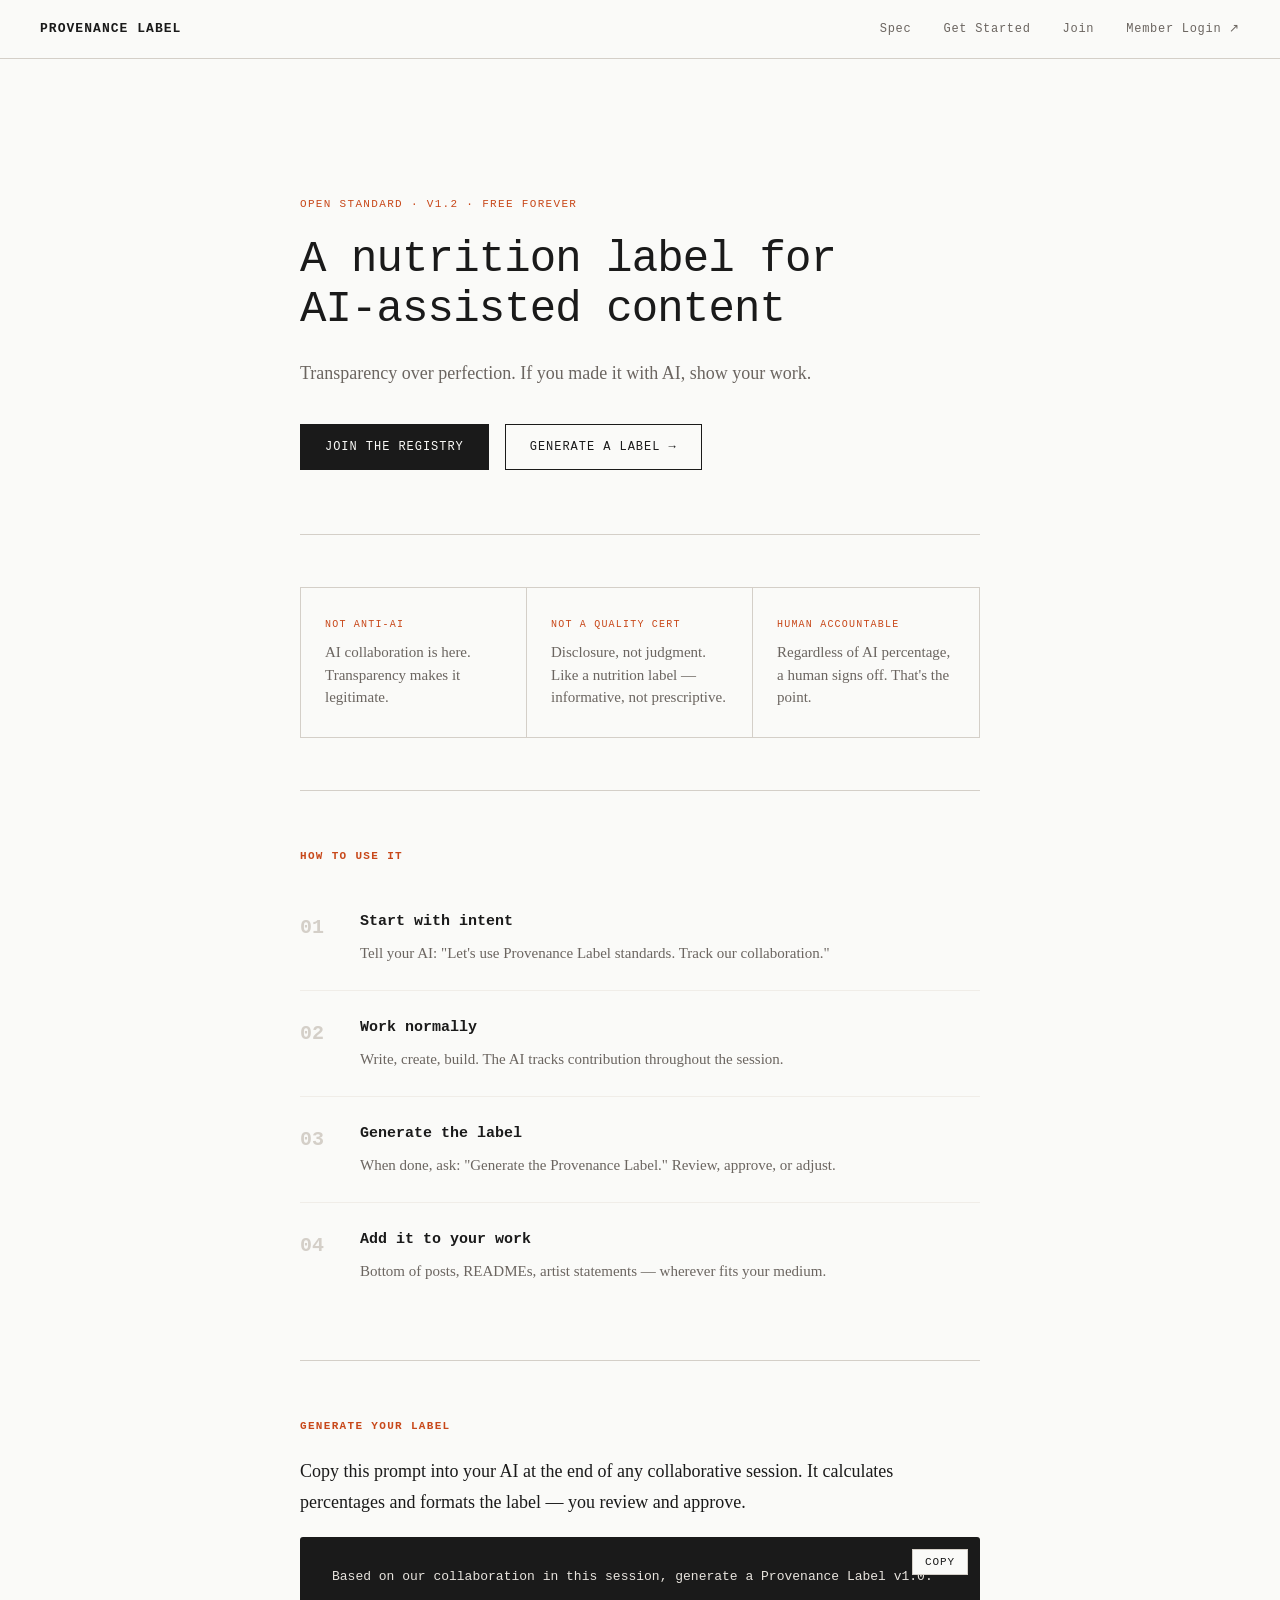
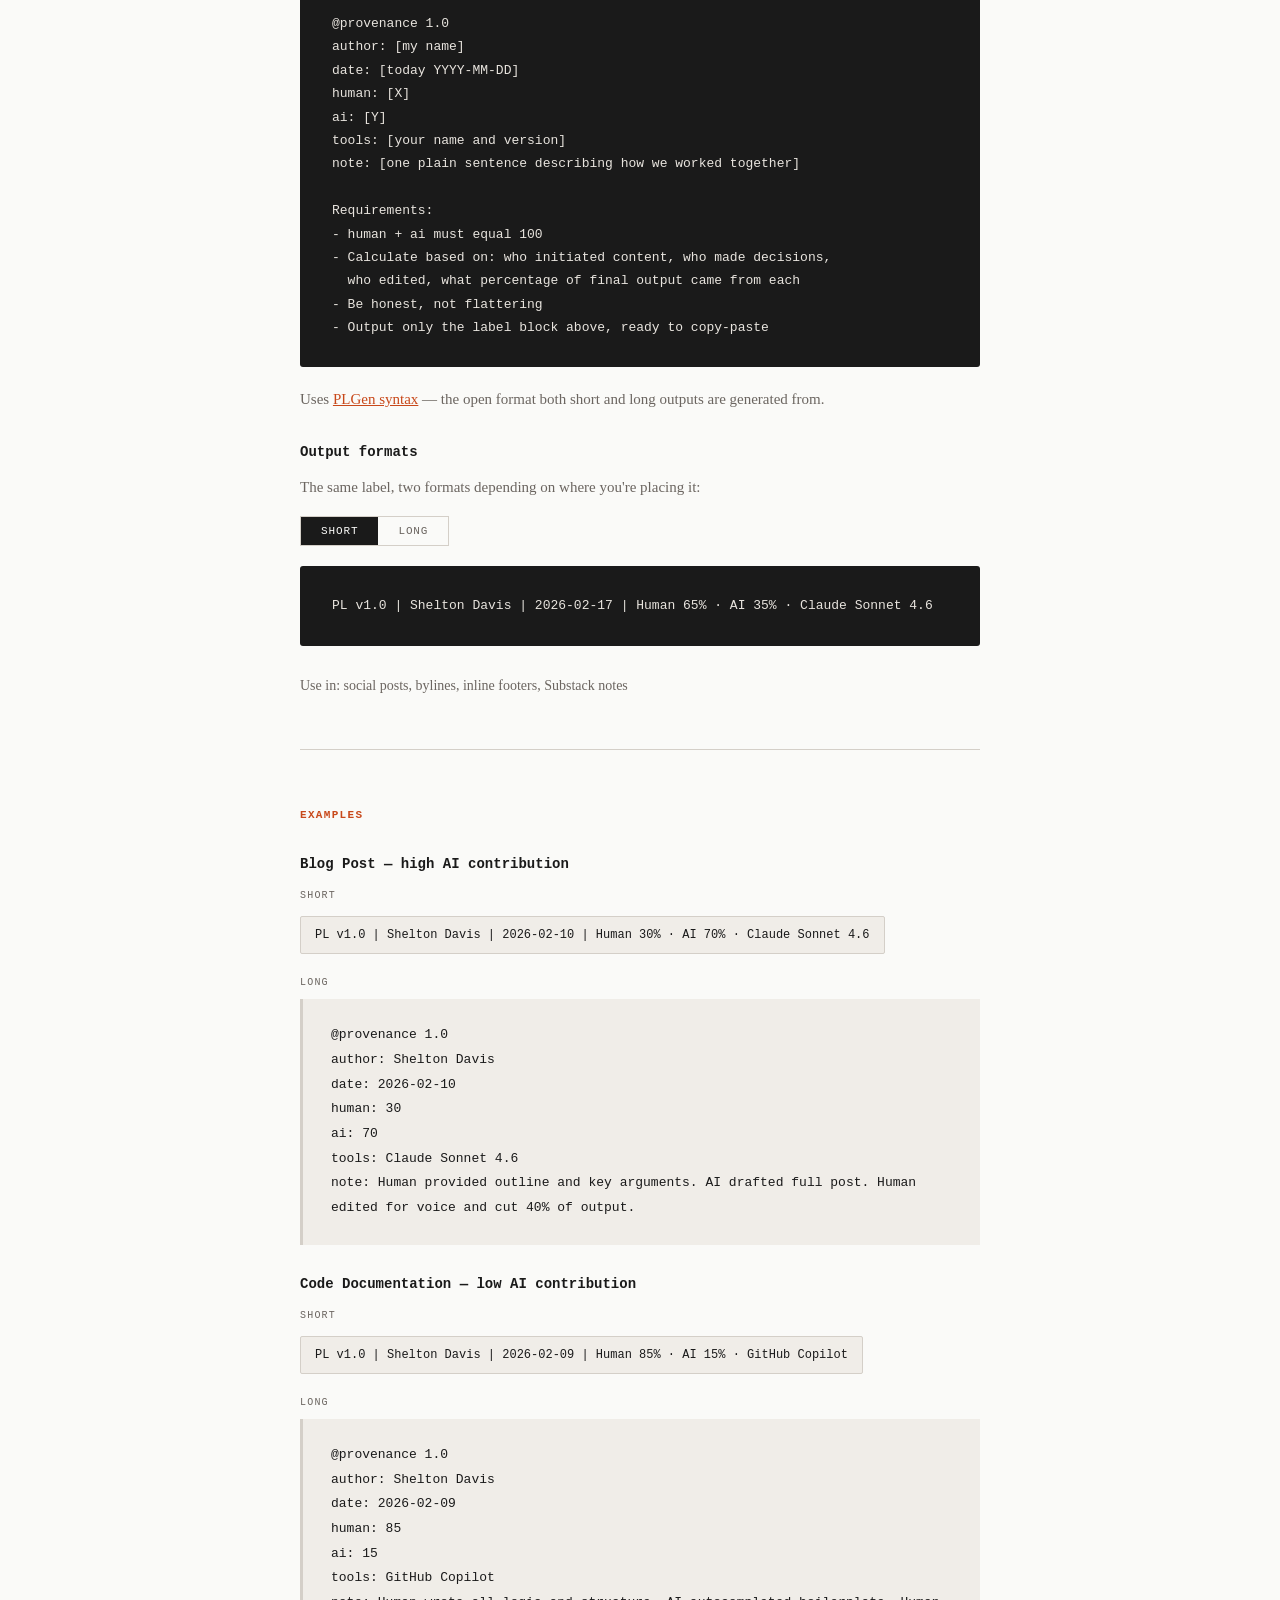
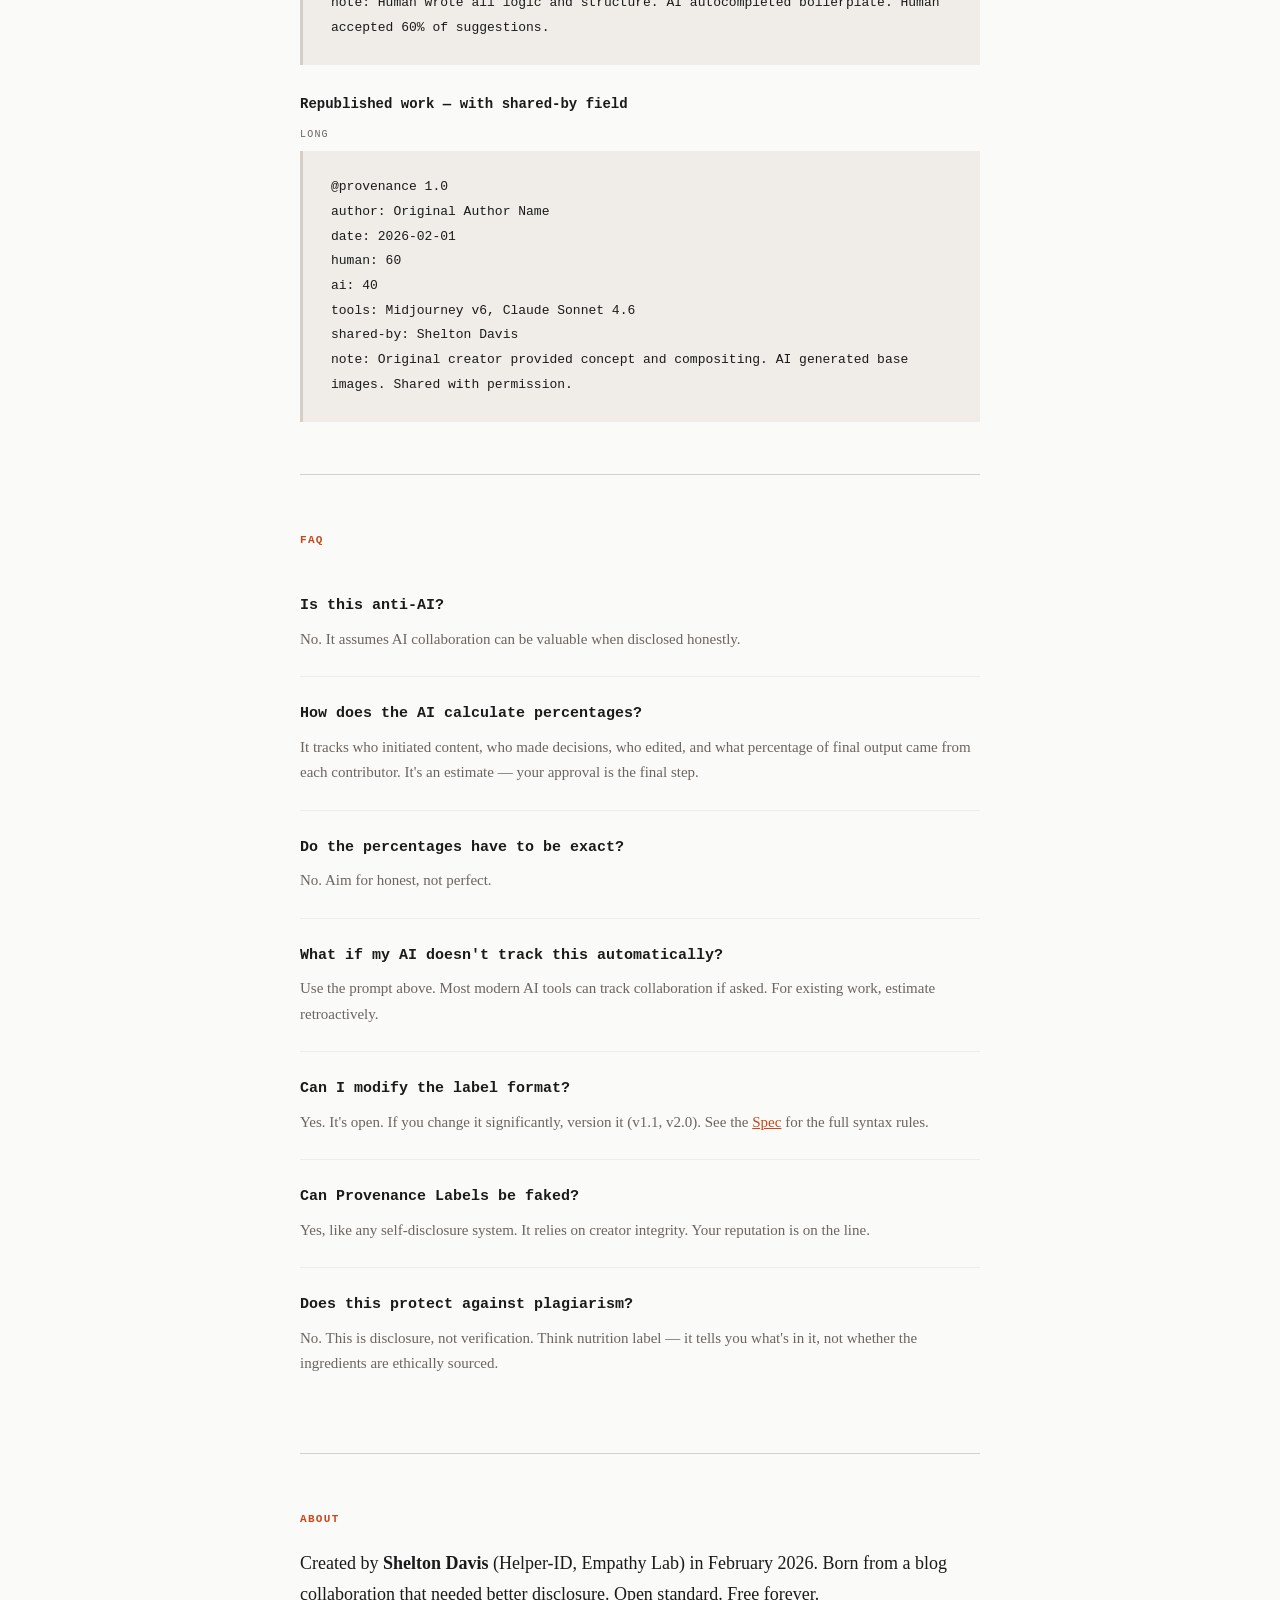
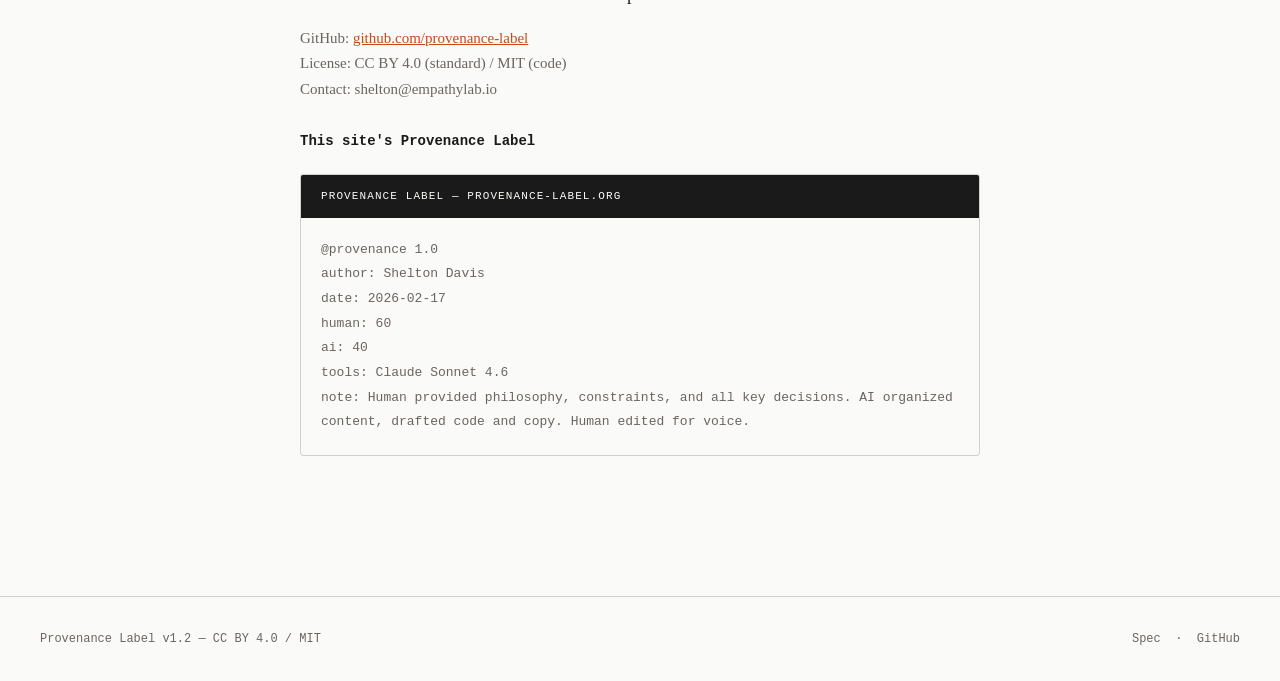
==== index.html @ 80b0ad0f "Add /start page, bump spec to v1.2, add changelog - New /start decision tree — 9 paths by stage (new" ====
<!DOCTYPE html>
<html lang="en">
<head>
    <meta charset="UTF-8">
    <meta name="viewport" content="width=device-width, initial-scale=1.0">
    <title>Provenance Label — A nutrition label for AI-assisted content</title>
    <meta name="description" content="Open standard for transparent disclosure of AI collaboration in creative work. Simple, honest, free.">
    <link rel="stylesheet" href="shared.css">
</head>
<body>

    <nav>
        <a href="/" class="logo">PROVENANCE LABEL</a>
        <a href="/spec">Spec</a>
        <a href="/start">Get Started</a>
        <a href="/join">Join</a>
        <a href="https://registry.provenancelabel.org/dashboard">Member Login ↗</a>
    </nav>

    <div class="page-wrap">

        <section class="hero">
            <div class="hero-eyebrow">Open Standard · v1.2 · Free Forever</div>
            <h1>A nutrition label for AI-assisted content</h1>
            <p class="hero-sub">Transparency over perfection. If you made it with AI, show your work.</p>
            <div class="hero-actions">
                <a href="/join" class="btn">Join the Registry</a>
                <a href="#generate" class="btn btn-ghost">Generate a Label →</a>
            </div>
        </section>

        <div class="philosophy">
            <div class="phil-item">
                <div class="phil-label">Not anti-AI</div>
                <p>AI collaboration is here. Transparency makes it legitimate.</p>
            </div>
            <div class="phil-item">
                <div class="phil-label">Not a quality cert</div>
                <p>Disclosure, not judgment. Like a nutrition label — informative, not prescriptive.</p>
            </div>
            <div class="phil-item">
                <div class="phil-label">Human accountable</div>
                <p>Regardless of AI percentage, a human signs off. That's the point.</p>
            </div>
        </div>

        <hr class="section-divider">

        <h2>How to use it</h2>
        <div class="steps">
            <div class="step">
                <div class="step-num"></div>
                <div class="step-content">
                    <h3>Start with intent</h3>
                    <p>Tell your AI: "Let's use Provenance Label standards. Track our collaboration."</p>
                </div>
            </div>
            <div class="step">
                <div class="step-num"></div>
                <div class="step-content">
                    <h3>Work normally</h3>
                    <p>Write, create, build. The AI tracks contribution throughout the session.</p>
                </div>
            </div>
            <div class="step">
                <div class="step-num"></div>
                <div class="step-content">
                    <h3>Generate the label</h3>
                    <p>When done, ask: "Generate the Provenance Label." Review, approve, or adjust.</p>
                </div>
            </div>
            <div class="step">
                <div class="step-num"></div>
                <div class="step-content">
                    <h3>Add it to your work</h3>
                    <p>Bottom of posts, READMEs, artist statements — wherever fits your medium.</p>
                </div>
            </div>
        </div>

        <hr class="section-divider">

        <section id="generate">
            <h2>Generate Your Label</h2>
            <p>Copy this prompt into your AI at the end of any collaborative session. It calculates percentages and formats the label — you review and approve.</p>

            <div class="prompt-wrap">
                <pre id="promptText">Based on our collaboration in this session, generate a Provenance Label v1.0.

@provenance 1.0
author: [my name]
date: [today YYYY-MM-DD]
human: [X]
ai: [Y]
tools: [your name and version]
note: [one plain sentence describing how we worked together]

Requirements:
- human + ai must equal 100
- Calculate based on: who initiated content, who made decisions,
  who edited, what percentage of final output came from each
- Be honest, not flattering
- Output only the label block above, ready to copy-paste</pre>
                <button class="copy-btn" id="copyPromptBtn" onclick="copyPrompt()">Copy</button>
            </div>

            <p style="font-size:15px; color:var(--gray-dark); margin-top:-12px;">Uses <a href="/spec">PLGen syntax</a> — the open format both short and long outputs are generated from.</p>

            <h3>Output formats</h3>
            <p style="font-size:15px; color:var(--gray-dark); margin-bottom:16px;">The same label, two formats depending on where you're placing it:</p>

            <div class="output-toggle">
                <button class="toggle-btn active" onclick="showOutput('short', this)">Short</button>
                <button class="toggle-btn" onclick="showOutput('long', this)">Long</button>
            </div>

            <div class="output-panel active" id="output-short">
                <pre><code>PL v1.0 | Shelton Davis | 2026-02-17 | Human 65% · AI 35% · Claude Sonnet 4.6</code></pre>
                <p style="font-size:14px; color:var(--gray-dark);">Use in: social posts, bylines, inline footers, Substack notes</p>
            </div>

            <div class="output-panel" id="output-long">
                <pre><code>─────────────────────────────────────
PROVENANCE LABEL v1.0
─────────────────────────────────────
Author:   Shelton Davis
Date:     2026-02-17
Human:    65%
AI:       35%
Tools:    Claude Sonnet 4.6
Note:     Concept and direction human.
          Draft and structure AI.
          Edited for voice.
─────────────────────────────────────
provenance-label.org/spec</code></pre>
                <p style="font-size:14px; color:var(--gray-dark);">Use in: blog posts, articles, documentation, research papers</p>
            </div>
        </section>

        <hr class="section-divider">

        <section id="examples">
            <h2>Examples</h2>

            <h3>Blog Post — high AI contribution</h3>
            <div class="example-label">Short</div>
            <div class="label-badge">PL v1.0 | Shelton Davis | 2026-02-10 | Human 30% · AI 70% · Claude Sonnet 4.6</div>
            <div class="example-label">Long</div>
            <div class="example-block">@provenance 1.0
author: Shelton Davis
date: 2026-02-10
human: 30
ai: 70
tools: Claude Sonnet 4.6
note: Human provided outline and key arguments. AI drafted full post. Human edited for voice and cut 40% of output.</div>

            <h3>Code Documentation — low AI contribution</h3>
            <div class="example-label">Short</div>
            <div class="label-badge">PL v1.0 | Shelton Davis | 2026-02-09 | Human 85% · AI 15% · GitHub Copilot</div>
            <div class="example-label">Long</div>
            <div class="example-block">@provenance 1.0
author: Shelton Davis
date: 2026-02-09
human: 85
ai: 15
tools: GitHub Copilot
note: Human wrote all logic and structure. AI autocompleted boilerplate. Human accepted 60% of suggestions.</div>

            <h3>Republished work — with shared-by field</h3>
            <div class="example-label">Long</div>
            <div class="example-block">@provenance 1.0
author: Original Author Name
date: 2026-02-01
human: 60
ai: 40
tools: Midjourney v6, Claude Sonnet 4.6
shared-by: Shelton Davis
note: Original creator provided concept and compositing. AI generated base images. Shared with permission.</div>
        </section>

        <hr class="section-divider">

        <section>
            <h2>FAQ</h2>

            <div class="faq-item">
                <h3>Is this anti-AI?</h3>
                <p>No. It assumes AI collaboration can be valuable when disclosed honestly.</p>
            </div>
            <div class="faq-item">
                <h3>How does the AI calculate percentages?</h3>
                <p>It tracks who initiated content, who made decisions, who edited, and what percentage of final output came from each contributor. It's an estimate — your approval is the final step.</p>
            </div>
            <div class="faq-item">
                <h3>Do the percentages have to be exact?</h3>
                <p>No. Aim for honest, not perfect.</p>
            </div>
            <div class="faq-item">
                <h3>What if my AI doesn't track this automatically?</h3>
                <p>Use the prompt above. Most modern AI tools can track collaboration if asked. For existing work, estimate retroactively.</p>
            </div>
            <div class="faq-item">
                <h3>Can I modify the label format?</h3>
                <p>Yes. It's open. If you change it significantly, version it (v1.1, v2.0). See the <a href="/spec">Spec</a> for the full syntax rules.</p>
            </div>
            <div class="faq-item">
                <h3>Can Provenance Labels be faked?</h3>
                <p>Yes, like any self-disclosure system. It relies on creator integrity. Your reputation is on the line.</p>
            </div>
            <div class="faq-item">
                <h3>Does this protect against plagiarism?</h3>
                <p>No. This is disclosure, not verification. Think nutrition label — it tells you what's in it, not whether the ingredients are ethically sourced.</p>
            </div>
        </section>

        <hr class="section-divider">

        <section id="about">
            <h2>About</h2>
            <p>Created by <strong>Shelton Davis</strong> (Helper-ID, Empathy Lab) in February 2026. Born from a blog collaboration that needed better disclosure. Open standard. Free forever.</p>
            <p style="font-size:15px; color:var(--gray-dark);">
                GitHub: <a href="https://github.com/provenancelabel/provenancelabel" target="_blank">github.com/provenance-label</a><br>
                License: CC BY 4.0 (standard) / MIT (code)<br>
                Contact: shelton@empathylab.io
            </p>

            <h3>This site's Provenance Label</h3>
            <div class="pl-self">
                <div class="pl-self-header">Provenance Label — provenance-label.org</div>
                <div class="pl-self-body">@provenance 1.0
author: Shelton Davis
date: 2026-02-17
human: 60
ai: 40
tools: Claude Sonnet 4.6
note: Human provided philosophy, constraints, and all key decisions. AI organized content, drafted code and copy. Human edited for voice.</div>
            </div>
        </section>

    </div>

    <footer>
        <span>Provenance Label v1.2 — CC BY 4.0 / MIT</span>
        <span>
            <a href="/spec">Spec</a> &nbsp;·&nbsp;
            <a href="https://github.com/provenancelabel/provenancelabel" target="_blank">GitHub</a>
        </span>
    </footer>

    <script>
        function copyPrompt() {
            const text = document.getElementById('promptText').textContent;
            const btn = document.getElementById('copyPromptBtn');
            navigator.clipboard.writeText(text).then(() => {
                btn.textContent = 'Copied';
                btn.classList.add('copied');
                setTimeout(() => { btn.textContent = 'Copy'; btn.classList.remove('copied'); }, 2000);
            }).catch(() => { btn.textContent = 'Select manually'; });
        }

        function showOutput(type, el) {
            document.querySelectorAll('.output-panel').forEach(p => p.classList.remove('active'));
            document.querySelectorAll('.toggle-btn').forEach(b => b.classList.remove('active'));
            document.getElementById('output-' + type).classList.add('active');
            el.classList.add('active');
        }
    </script>
</body>
</html>
---- shared.css ----
/* ============================================
   PROVENANCE LABEL — Shared Design System
   provenance-label.org
   ============================================ */

:root {
    --black: #1a1a1a;
    --white: #fafaf8;
    --accent: #c8481a;
    --accent-light: #f0e6e0;
    --gray-light: #f0ede8;
    --gray-mid: #d4cfc8;
    --gray-dark: #6b6560;
    --mono: 'Courier New', Courier, monospace;
    --serif: Georgia, 'Times New Roman', serif;
}

/* Reset */
*, *::before, *::after { margin: 0; padding: 0; box-sizing: border-box; }

html { scroll-behavior: smooth; }

body {
    background: var(--white);
    color: var(--black);
    font-family: var(--serif);
    font-size: 18px;
    line-height: 1.7;
}

/* ---- Navigation ---- */
nav {
    border-bottom: 1px solid var(--gray-mid);
    padding: 18px 40px;
    display: flex;
    align-items: center;
    position: sticky;
    top: 0;
    background: var(--white);
    z-index: 100;
}

nav .logo {
    font-family: var(--mono);
    font-size: 13px;
    font-weight: bold;
    letter-spacing: 0.08em;
    text-decoration: none;
    color: var(--black);
    margin-right: auto;
}

nav a:not(.logo) {
    font-family: var(--mono);
    font-size: 12px;
    letter-spacing: 0.06em;
    text-decoration: none;
    color: var(--gray-dark);
    transition: color 0.15s;
    margin-left: 32px;
}

nav a:not(.logo):hover { color: var(--black); }
nav a.active { color: var(--accent); border-bottom: 1px solid var(--accent); padding-bottom: 1px; }

/* ---- Page wrap ---- */
.page-wrap {
    max-width: 760px;
    margin: 0 auto;
    padding: 64px 40px 120px;
}

/* ---- Typography ---- */
h1 {
    font-family: var(--mono);
    font-weight: normal;
    font-size: 36px;
    letter-spacing: -0.02em;
    line-height: 1.15;
    margin-bottom: 20px;
}

h2 {
    font-family: var(--mono);
    font-size: 11px;
    font-weight: bold;
    letter-spacing: 0.12em;
    text-transform: uppercase;
    color: var(--accent);
    margin-top: 56px;
    margin-bottom: 20px;
}

h3 {
    font-family: var(--mono);
    font-size: 14px;
    font-weight: bold;
    margin-top: 28px;
    margin-bottom: 10px;
}

p { margin-bottom: 16px; }

a { color: var(--accent); }
a:hover { color: var(--black); }

/* ---- Code ---- */
pre {
    background: var(--black);
    color: #e8e4de;
    font-family: var(--mono);
    font-size: 13px;
    line-height: 1.8;
    padding: 28px 32px;
    border-radius: 3px;
    overflow-x: auto;
    margin: 20px 0 28px;
}

code {
    font-family: var(--mono);
    font-size: 13px;
    background: var(--gray-light);
    padding: 2px 6px;
    border-radius: 2px;
    color: var(--black);
}

pre code {
    background: none;
    padding: 0;
    color: inherit;
}

/* ---- Notice / callout ---- */
.notice {
    background: var(--accent-light);
    border-left: 3px solid var(--accent);
    padding: 20px 24px;
    margin: 32px 0;
    font-size: 15px;
}

.notice strong {
    font-family: var(--mono);
    font-size: 11px;
    letter-spacing: 0.08em;
    text-transform: uppercase;
    display: block;
    margin-bottom: 6px;
    color: var(--accent);
}

/* ---- Divider ---- */
.section-divider {
    border: none;
    border-top: 1px solid var(--gray-mid);
    margin: 52px 0;
}

/* ---- Footer ---- */
footer {
    border-top: 1px solid var(--gray-mid);
    padding: 32px 40px;
    font-family: var(--mono);
    font-size: 12px;
    color: var(--gray-dark);
    display: flex;
    justify-content: space-between;
    align-items: center;
    gap: 16px;
    flex-wrap: wrap;
}

footer a { color: var(--gray-dark); text-decoration: none; }
footer a:hover { color: var(--black); }

/* ============================================
   INDEX PAGE — Home-specific styles
   ============================================ */

.hero {
    padding: 72px 0 64px;
    border-bottom: 1px solid var(--gray-mid);
}

.hero-eyebrow {
    font-family: var(--mono);
    font-size: 11px;
    letter-spacing: 0.12em;
    text-transform: uppercase;
    color: var(--accent);
    margin-bottom: 20px;
}

.hero h1 {
    font-size: 44px;
    margin-bottom: 24px;
    max-width: 580px;
}

.hero-sub {
    font-size: 18px;
    color: var(--gray-dark);
    max-width: 520px;
    margin-bottom: 36px;
    line-height: 1.6;
}

.hero-actions { display: flex; gap: 16px; flex-wrap: wrap; align-items: center; }

.btn {
    font-family: var(--mono);
    font-size: 12px;
    letter-spacing: 0.08em;
    text-transform: uppercase;
    text-decoration: none;
    padding: 12px 24px;
    border: 1px solid var(--black);
    color: var(--white);
    background: var(--black);
    cursor: pointer;
    transition: all 0.15s;
    display: inline-block;
}

.btn:hover { background: var(--accent); border-color: var(--accent); color: var(--white); }

.btn-ghost { background: transparent; color: var(--black); }
.btn-ghost:hover { background: var(--black); color: var(--white); }

.philosophy {
    display: grid;
    grid-template-columns: 1fr 1fr 1fr;
    gap: 0;
    border: 1px solid var(--gray-mid);
    margin: 52px 0;
}

.phil-item {
    padding: 28px 24px;
    border-right: 1px solid var(--gray-mid);
}

.phil-item:last-child { border-right: none; }

.phil-label {
    font-family: var(--mono);
    font-size: 10px;
    letter-spacing: 0.12em;
    text-transform: uppercase;
    color: var(--accent);
    margin-bottom: 8px;
}

.phil-item p { font-size: 15px; color: var(--gray-dark); margin: 0; line-height: 1.5; }

.steps { counter-reset: steps; margin: 20px 0 32px; }

.step {
    counter-increment: steps;
    display: grid;
    grid-template-columns: 40px 1fr;
    gap: 20px;
    padding: 24px 0;
    border-bottom: 1px solid var(--gray-light);
    align-items: start;
}

.step:last-child { border-bottom: none; }

.step-num {
    font-family: var(--mono);
    font-size: 20px;
    font-weight: bold;
    color: var(--gray-mid);
    padding-top: 2px;
}

.step-num::before { content: counter(steps, decimal-leading-zero); }

.step-content h3 { margin-top: 0; margin-bottom: 6px; font-size: 15px; }
.step-content p { font-size: 15px; color: var(--gray-dark); margin: 0; }

.prompt-wrap { position: relative; margin: 20px 0 32px; }

.prompt-wrap pre {
    background: var(--black);
    color: #e8e4de;
    font-family: var(--mono);
    font-size: 13px;
    line-height: 1.8;
    padding: 28px 32px;
    border-radius: 3px;
    margin: 0;
}

.copy-btn {
    position: absolute;
    top: 12px;
    right: 12px;
    font-family: var(--mono);
    font-size: 11px;
    letter-spacing: 0.08em;
    text-transform: uppercase;
    background: var(--white);
    color: var(--black);
    border: 1px solid var(--gray-mid);
    padding: 6px 12px;
    cursor: pointer;
    transition: all 0.15s;
}

.copy-btn:hover { background: var(--accent); color: var(--white); border-color: var(--accent); }
.copy-btn.copied { background: #2a7a4b; color: var(--white); border-color: #2a7a4b; }

.output-toggle {
    display: flex;
    border: 1px solid var(--gray-mid);
    width: fit-content;
    margin-bottom: 0;
}

.toggle-btn {
    font-family: var(--mono);
    font-size: 11px;
    letter-spacing: 0.08em;
    text-transform: uppercase;
    padding: 8px 20px;
    background: transparent;
    border: none;
    cursor: pointer;
    color: var(--gray-dark);
    transition: all 0.15s;
}

.toggle-btn.active { background: var(--black); color: var(--white); }

.output-panel { display: none; }
.output-panel.active { display: block; }

.example-block {
    background: var(--gray-light);
    border-left: 3px solid var(--gray-mid);
    padding: 24px 28px;
    margin: 8px 0 28px;
    font-family: var(--mono);
    font-size: 13px;
    line-height: 1.9;
    white-space: pre-wrap;
}

.example-label {
    font-family: var(--mono);
    font-size: 10px;
    letter-spacing: 0.12em;
    text-transform: uppercase;
    color: var(--gray-dark);
    margin-bottom: 6px;
}

.label-badge {
    display: inline-block;
    font-family: var(--mono);
    font-size: 12px;
    background: var(--gray-light);
    border: 1px solid var(--gray-mid);
    padding: 8px 14px;
    border-radius: 2px;
    margin: 6px 0 20px;
}

.faq-item { padding: 24px 0; border-bottom: 1px solid var(--gray-light); }
.faq-item:last-child { border-bottom: none; }
.faq-item h3 { margin-top: 0; margin-bottom: 8px; font-size: 15px; }
.faq-item p { font-size: 15px; color: var(--gray-dark); margin: 0; }

.pl-self { border: 1px solid var(--gray-mid); border-radius: 3px; overflow: hidden; margin: 20px 0; }

.pl-self-header {
    background: var(--black);
    color: var(--white);
    font-family: var(--mono);
    font-size: 11px;
    letter-spacing: 0.1em;
    text-transform: uppercase;
    padding: 12px 20px;
}

.pl-self-body {
    padding: 20px;
    font-family: var(--mono);
    font-size: 13px;
    line-height: 1.9;
    color: var(--gray-dark);
    white-space: pre-wrap;
}

/* ── PL Badge — copyable registered label link ── */
.pl-mark {
    font-family: var(--mono);
    font-size: 0.7em;
    font-weight: bold;
    vertical-align: super;
    letter-spacing: -0.02em;
    color: var(--accent);
    line-height: 1;
}

.pl-badge {
    display: inline-flex;
    align-items: center;
    font-family: var(--mono);
    font-size: 13px;
    background: var(--gray-light);
    border: 0.5px solid var(--gray-mid);
    border-radius: 3px;
    padding: 6px 12px 6px 10px;
    text-decoration: none;
    color: var(--black);
    cursor: pointer;
    transition: border-color 0.15s, background 0.15s;
    position: relative;
}

.pl-badge:hover { border-color: var(--accent); background: var(--white); }
.pl-badge.copied { border-color: #2a7a4b; color: #2a7a4b; }

.pl-badge--small { font-size: 11px; padding: 3px 9px 3px 8px; }
.pl-badge--large { font-size: 16px; padding: 8px 16px 8px 14px; }

/* ============================================
   SPEC PAGE — body.spec-scoped styles
   ============================================ */

body.spec .spec-header {
    border-bottom: 2px solid var(--black);
    padding-bottom: 32px;
    margin-bottom: 48px;
}

body.spec .spec-label {
    font-family: var(--mono);
    font-size: 11px;
    letter-spacing: 0.12em;
    text-transform: uppercase;
    color: var(--accent);
    margin-bottom: 12px;
}

body.spec h1 {
    font-family: var(--mono);
    font-size: 28px;
    font-weight: normal;
    letter-spacing: -0.01em;
    line-height: 1.2;
    margin-bottom: 16px;
}

body.spec .spec-meta {
    font-family: var(--mono);
    font-size: 12px;
    color: var(--gray-dark);
    display: flex;
    gap: 24px;
    flex-wrap: wrap;
}

body.spec h2 {
    font-family: var(--mono);
    font-size: 13px;
    font-weight: bold;
    letter-spacing: 0.08em;
    text-transform: uppercase;
    color: var(--accent);
    margin-top: 52px;
    margin-bottom: 20px;
}

body.spec p {
    color: var(--black);
}

body.spec .field-table {
    width: 100%;
    border-collapse: collapse;
    font-family: var(--mono);
    font-size: 13px;
    margin: 20px 0 32px;
}

body.spec .field-table th {
    text-align: left;
    font-size: 11px;
    letter-spacing: 0.08em;
    text-transform: uppercase;
    color: var(--gray-dark);
    padding: 8px 12px 8px 0;
    border-bottom: 1px solid var(--gray-mid);
}

body.spec .field-table td {
    padding: 10px 12px 10px 0;
    border-bottom: 1px solid var(--gray-light);
    vertical-align: top;
}

body.spec .field-table tr:last-child td { border-bottom: none; }

body.spec .required-badge {
    display: inline-block;
    font-size: 9px;
    letter-spacing: 0.1em;
    text-transform: uppercase;
    padding: 2px 6px;
    border: 1px solid var(--accent);
    color: var(--accent);
    border-radius: 2px;
}

body.spec .optional-badge {
    display: inline-block;
    font-size: 9px;
    letter-spacing: 0.1em;
    text-transform: uppercase;
    padding: 2px 6px;
    border: 1px solid var(--gray-mid);
    color: var(--gray-dark);
    border-radius: 2px;
}

body.spec .output-grid {
    display: grid;
    grid-template-columns: 1fr 1fr 1fr;
    gap: 16px;
    margin: 20px 0 32px;
}

body.spec .output-card {
    border: 1px solid var(--gray-mid);
    padding: 20px;
    border-radius: 3px;
}

body.spec .output-card .flag {
    font-family: var(--mono);
    font-size: 12px;
    color: var(--accent);
    margin-bottom: 8px;
    font-weight: bold;
}

body.spec .output-card p {
    font-size: 14px;
    color: var(--gray-dark);
    margin: 0;
}

body.spec .rule-list {
    list-style: none;
    margin: 16px 0 28px;
}

body.spec .rule-list li {
    font-family: var(--mono);
    font-size: 13px;
    padding: 10px 0;
    border-bottom: 1px solid var(--gray-light);
    display: flex;
    gap: 12px;
    align-items: baseline;
}

body.spec .rule-list li:last-child { border-bottom: none; }

body.spec .rule-list li::before {
    content: "\2192";
    color: var(--accent);
    flex-shrink: 0;
}

body.spec .example-pair {
    margin: 20px 0 32px;
}

body.spec .example-label {
    font-family: var(--mono);
    font-size: 11px;
    letter-spacing: 0.1em;
    text-transform: uppercase;
    color: var(--gray-dark);
    margin-bottom: 8px;
}

body.spec .notice {
    background: var(--gray-light);
    border-left: 3px solid var(--accent);
    padding: 20px 24px;
    margin: 32px 0;
    font-size: 15px;
}

body.spec .registry-concept {
    border: 1px solid var(--gray-mid);
    border-radius: 3px;
    overflow: hidden;
    margin: 20px 0 32px;
}

body.spec .registry-header {
    background: var(--black);
    color: var(--white);
    font-family: var(--mono);
    font-size: 12px;
    padding: 12px 20px;
    letter-spacing: 0.06em;
}

body.spec .registry-body {
    padding: 24px;
    font-family: var(--mono);
    font-size: 13px;
    line-height: 1.9;
    color: var(--gray-dark);
}

/* Syntax highlighting in spec code blocks */
.comment { color: #7a7068; }
.key { color: #e8c46a; }
.value { color: #9dd3a8; }
.directive { color: var(--accent); }

/* ---- Responsive ---- */
@media (max-width: 600px) {
    nav { padding: 14px 20px; }
    .page-wrap { padding: 40px 20px 80px; }
    h1 { font-size: 26px; }
    footer { flex-direction: column; align-items: flex-start; }

    /* Home responsive */
    .hero h1 { font-size: 30px; }
    .philosophy { grid-template-columns: 1fr; }
    .phil-item { border-right: none; border-bottom: 1px solid var(--gray-mid); }
    .phil-item:last-child { border-bottom: none; }
    .step { grid-template-columns: 32px 1fr; gap: 12px; }

    /* Spec responsive */
    body.spec .output-grid { grid-template-columns: 1fr; }
}
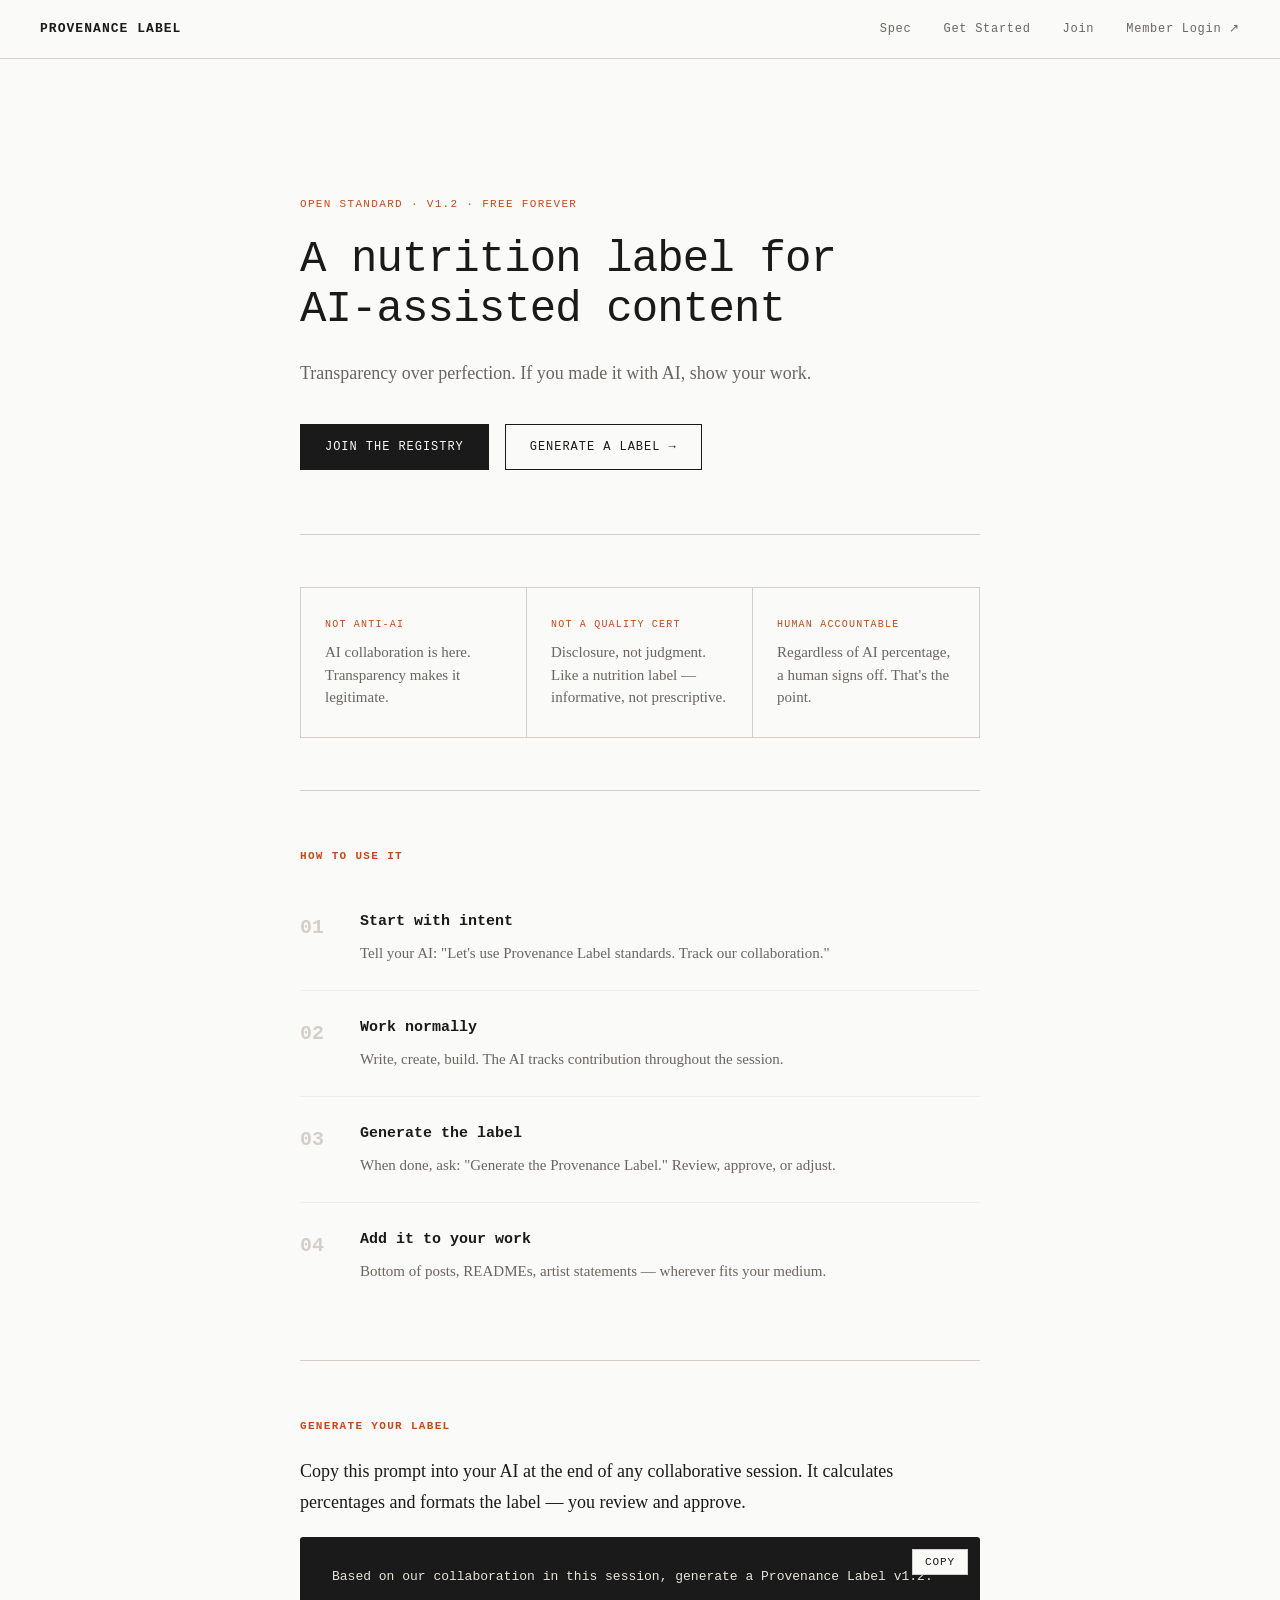
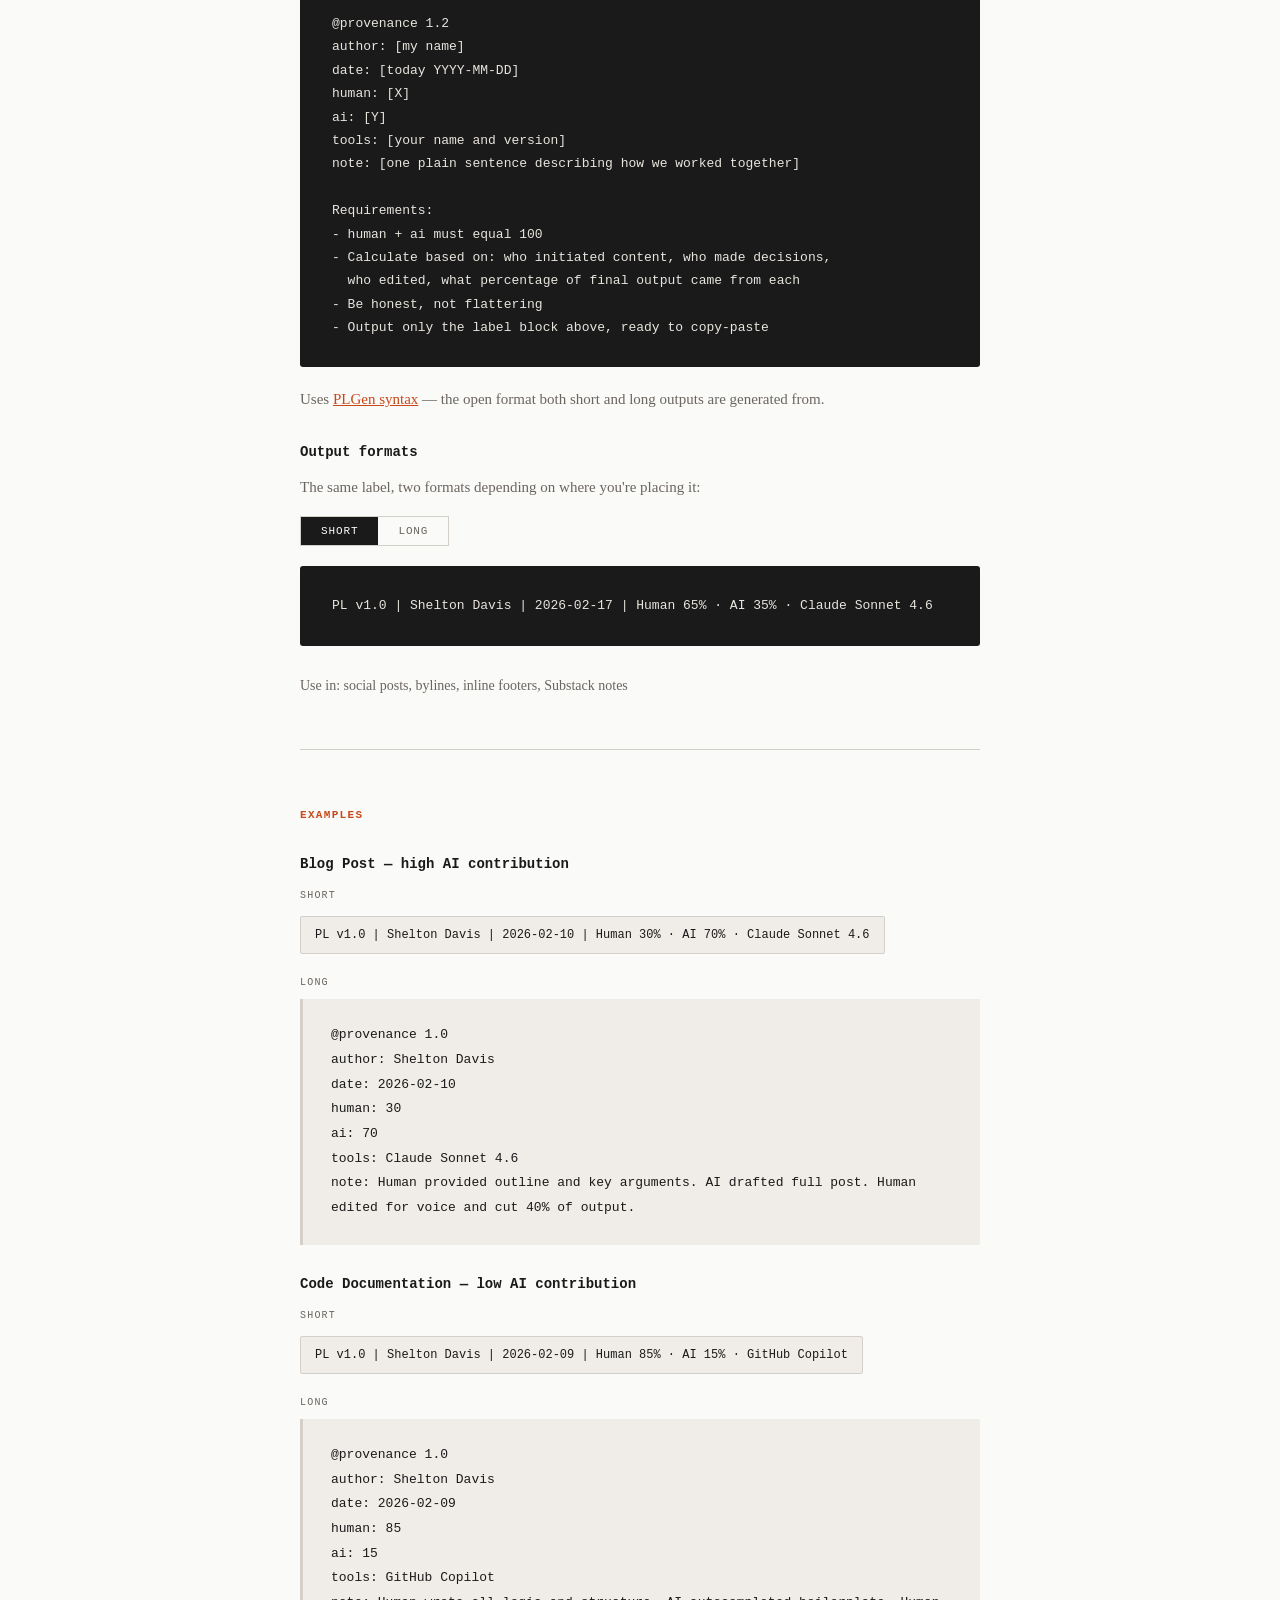
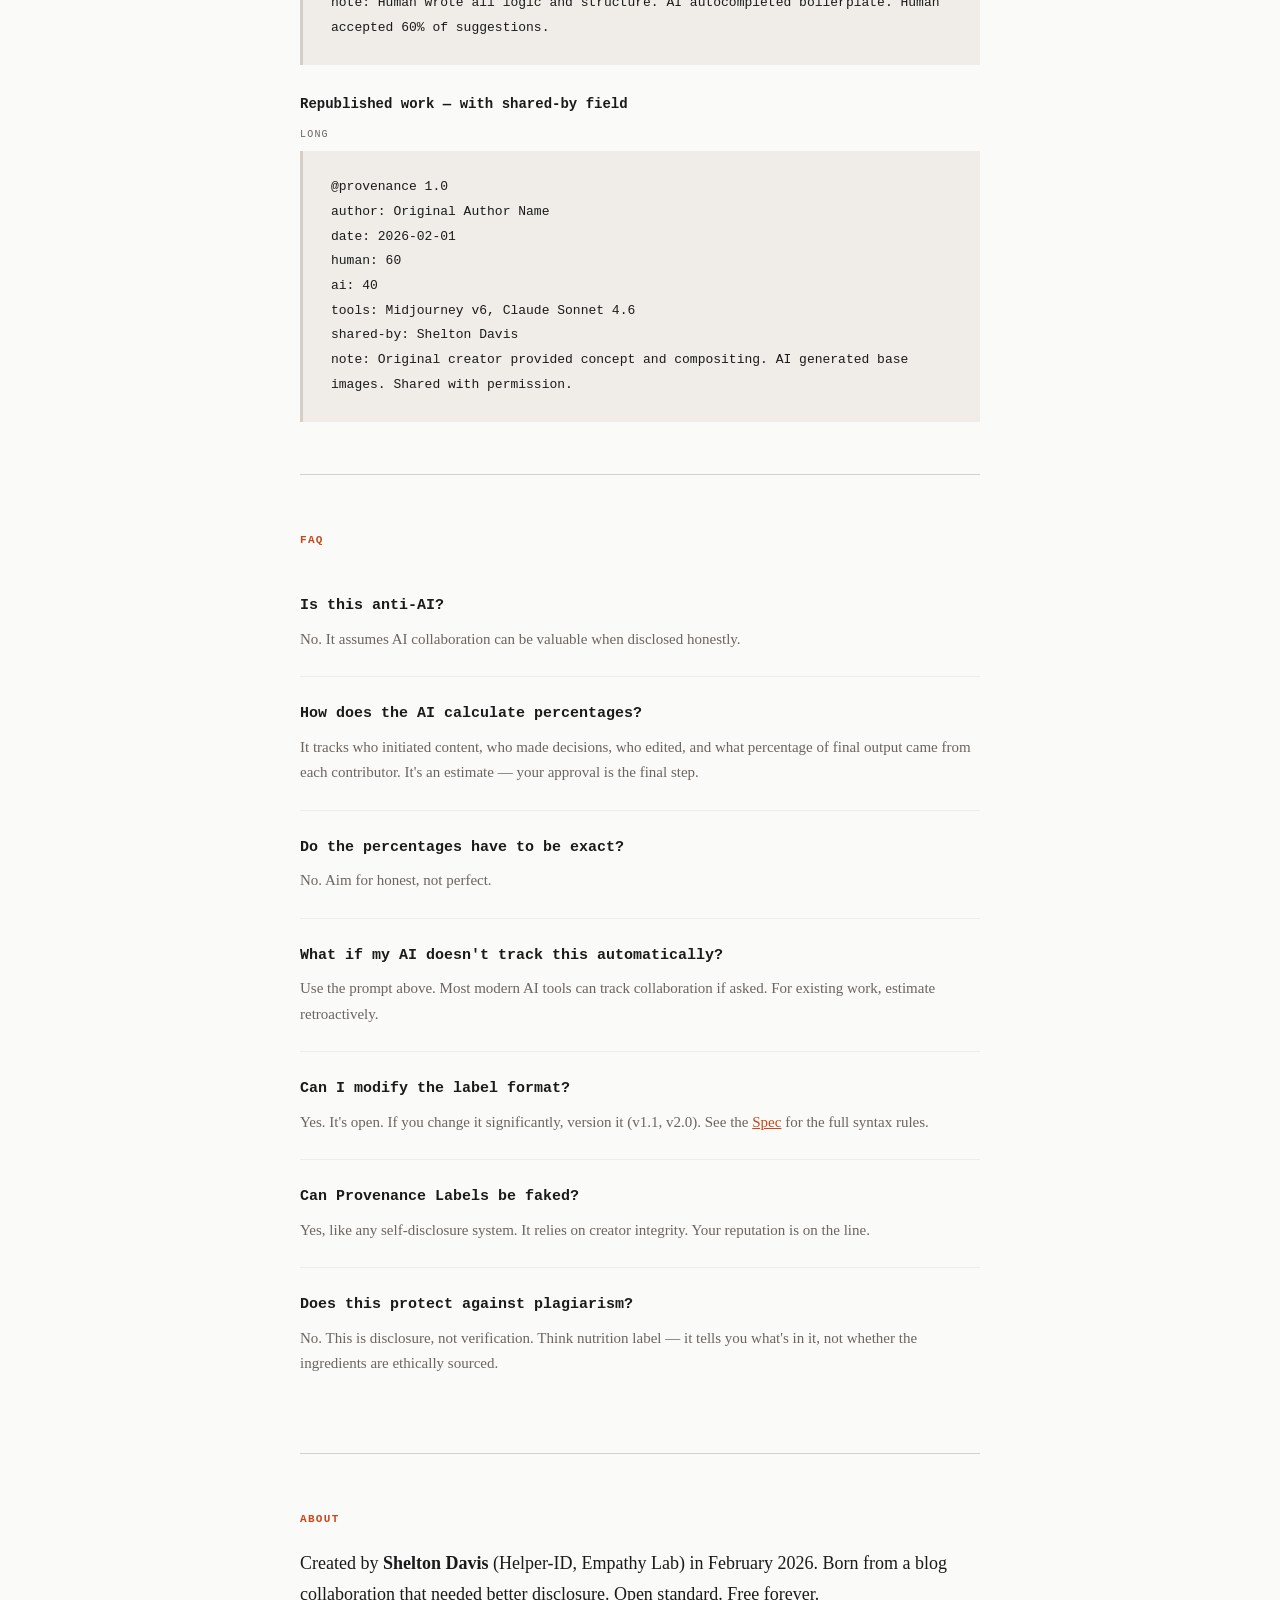
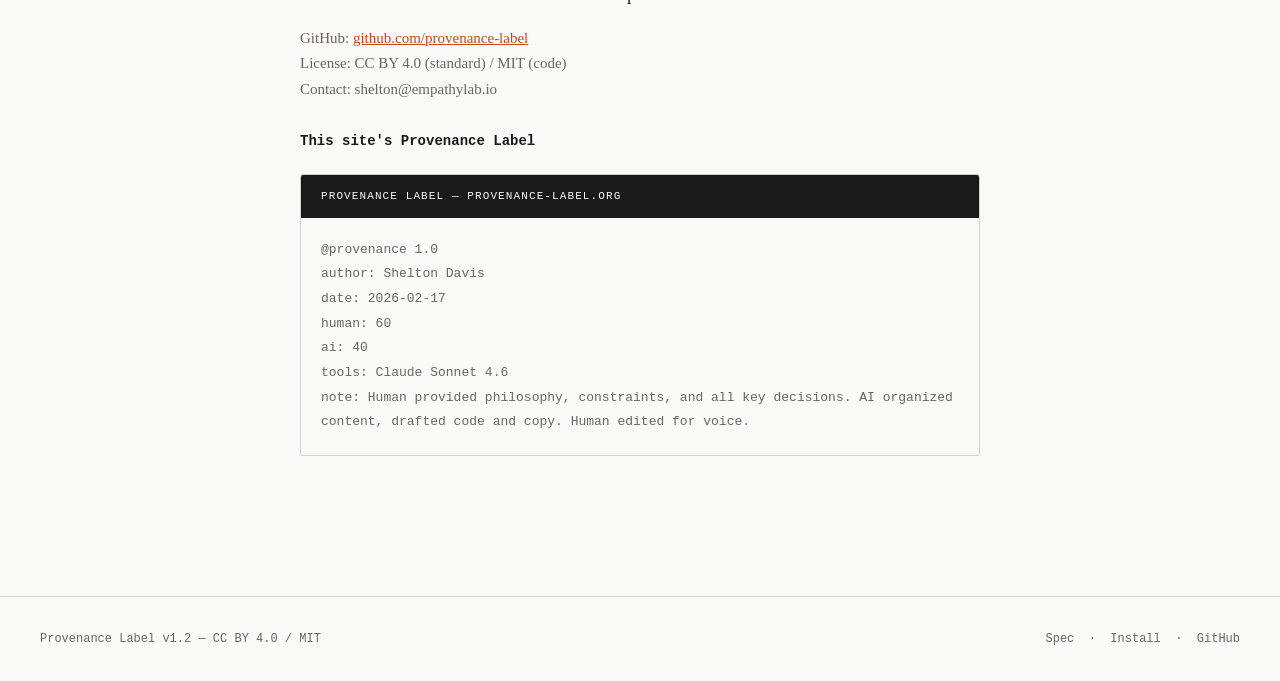
==== commit 544c1996: "Add /install page, revise mid/done start paths, update prompt to v1.2 - New /install page — Claude P" ====
--- a/index.html
+++ b/index.html
@@ -85,9 +85,9 @@
             <p>Copy this prompt into your AI at the end of any collaborative session. It calculates percentages and formats the label — you review and approve.</p>
 
             <div class="prompt-wrap">
-                <pre id="promptText">Based on our collaboration in this session, generate a Provenance Label v1.0.
-
-@provenance 1.0
+                <pre id="promptText">Based on our collaboration in this session, generate a Provenance Label v1.2.
+
+@provenance 1.2
 author: [my name]
 date: [today YYYY-MM-DD]
 human: [X]
@@ -243,6 +243,7 @@
         <span>Provenance Label v1.2 — CC BY 4.0 / MIT</span>
         <span>
             <a href="/spec">Spec</a> &nbsp;·&nbsp;
+            <a href="/install">Install</a> &nbsp;·&nbsp;
             <a href="https://github.com/provenancelabel/provenancelabel" target="_blank">GitHub</a>
         </span>
     </footer>
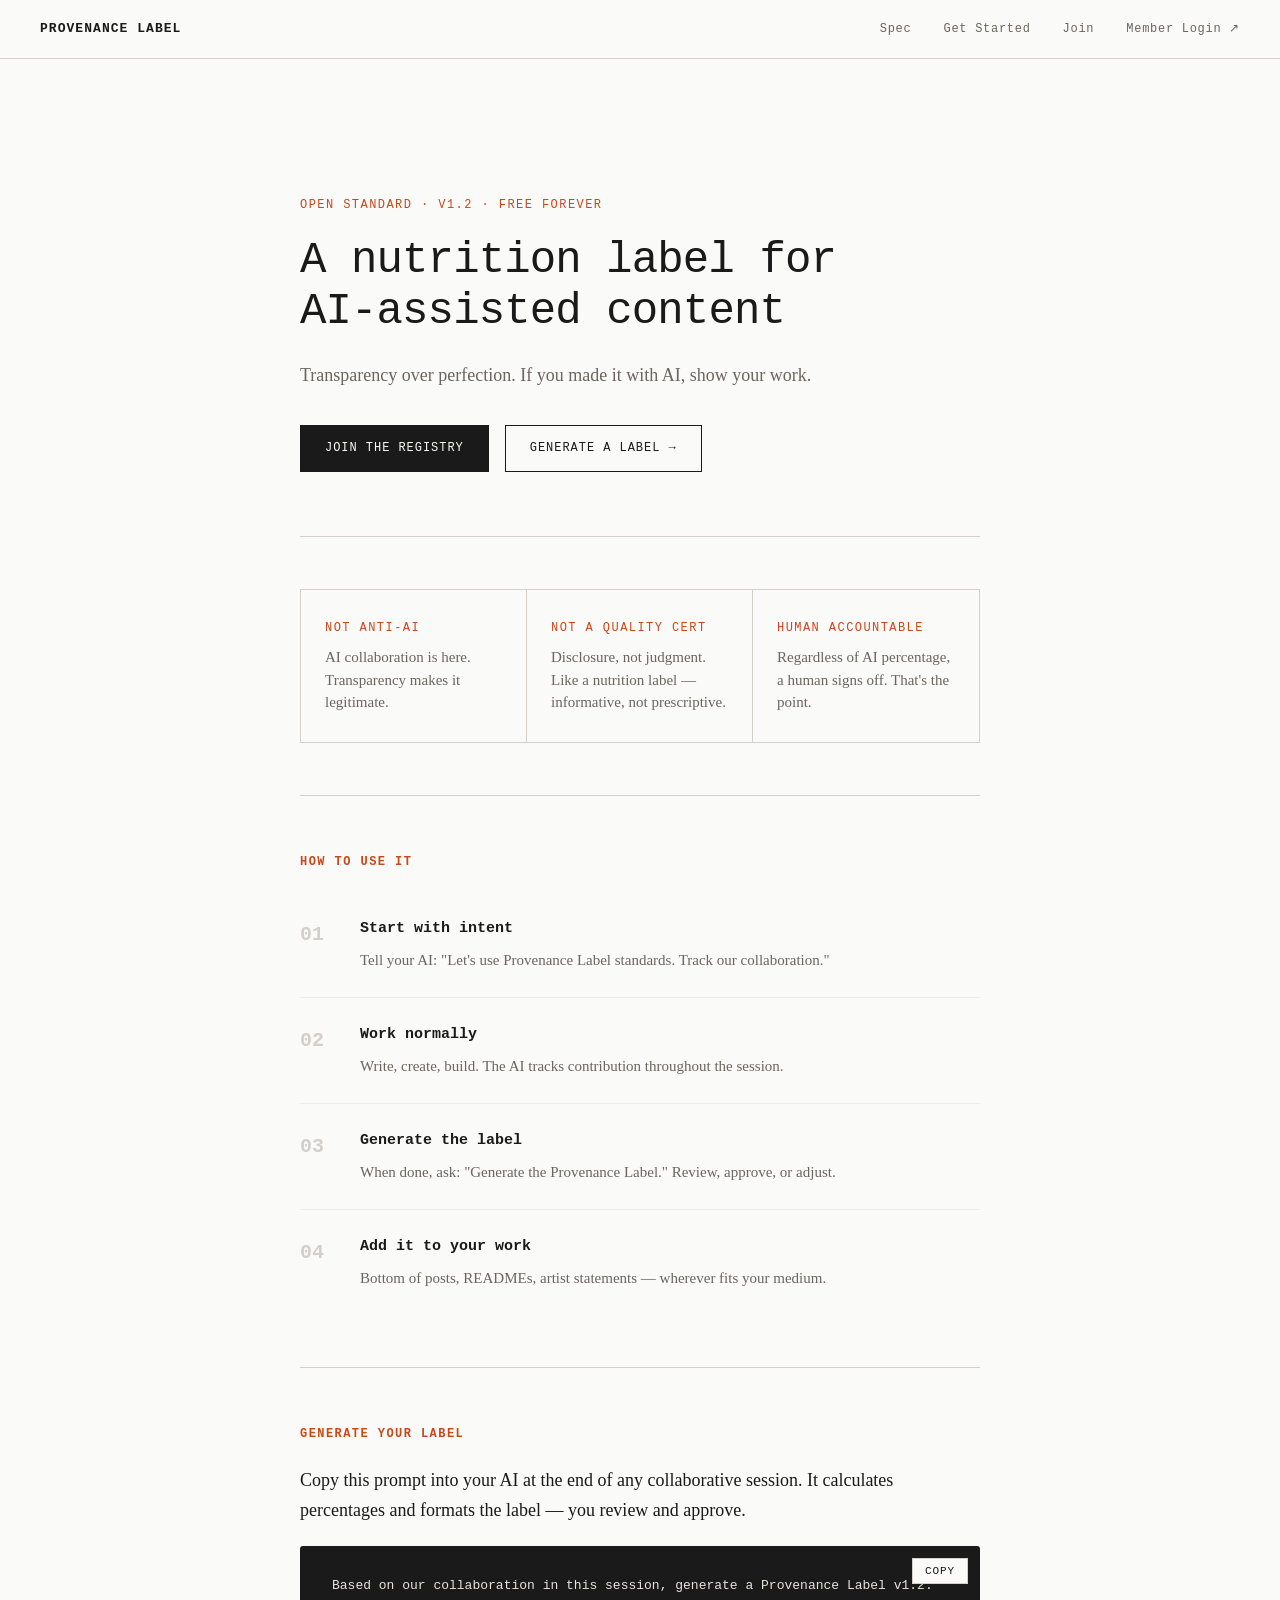
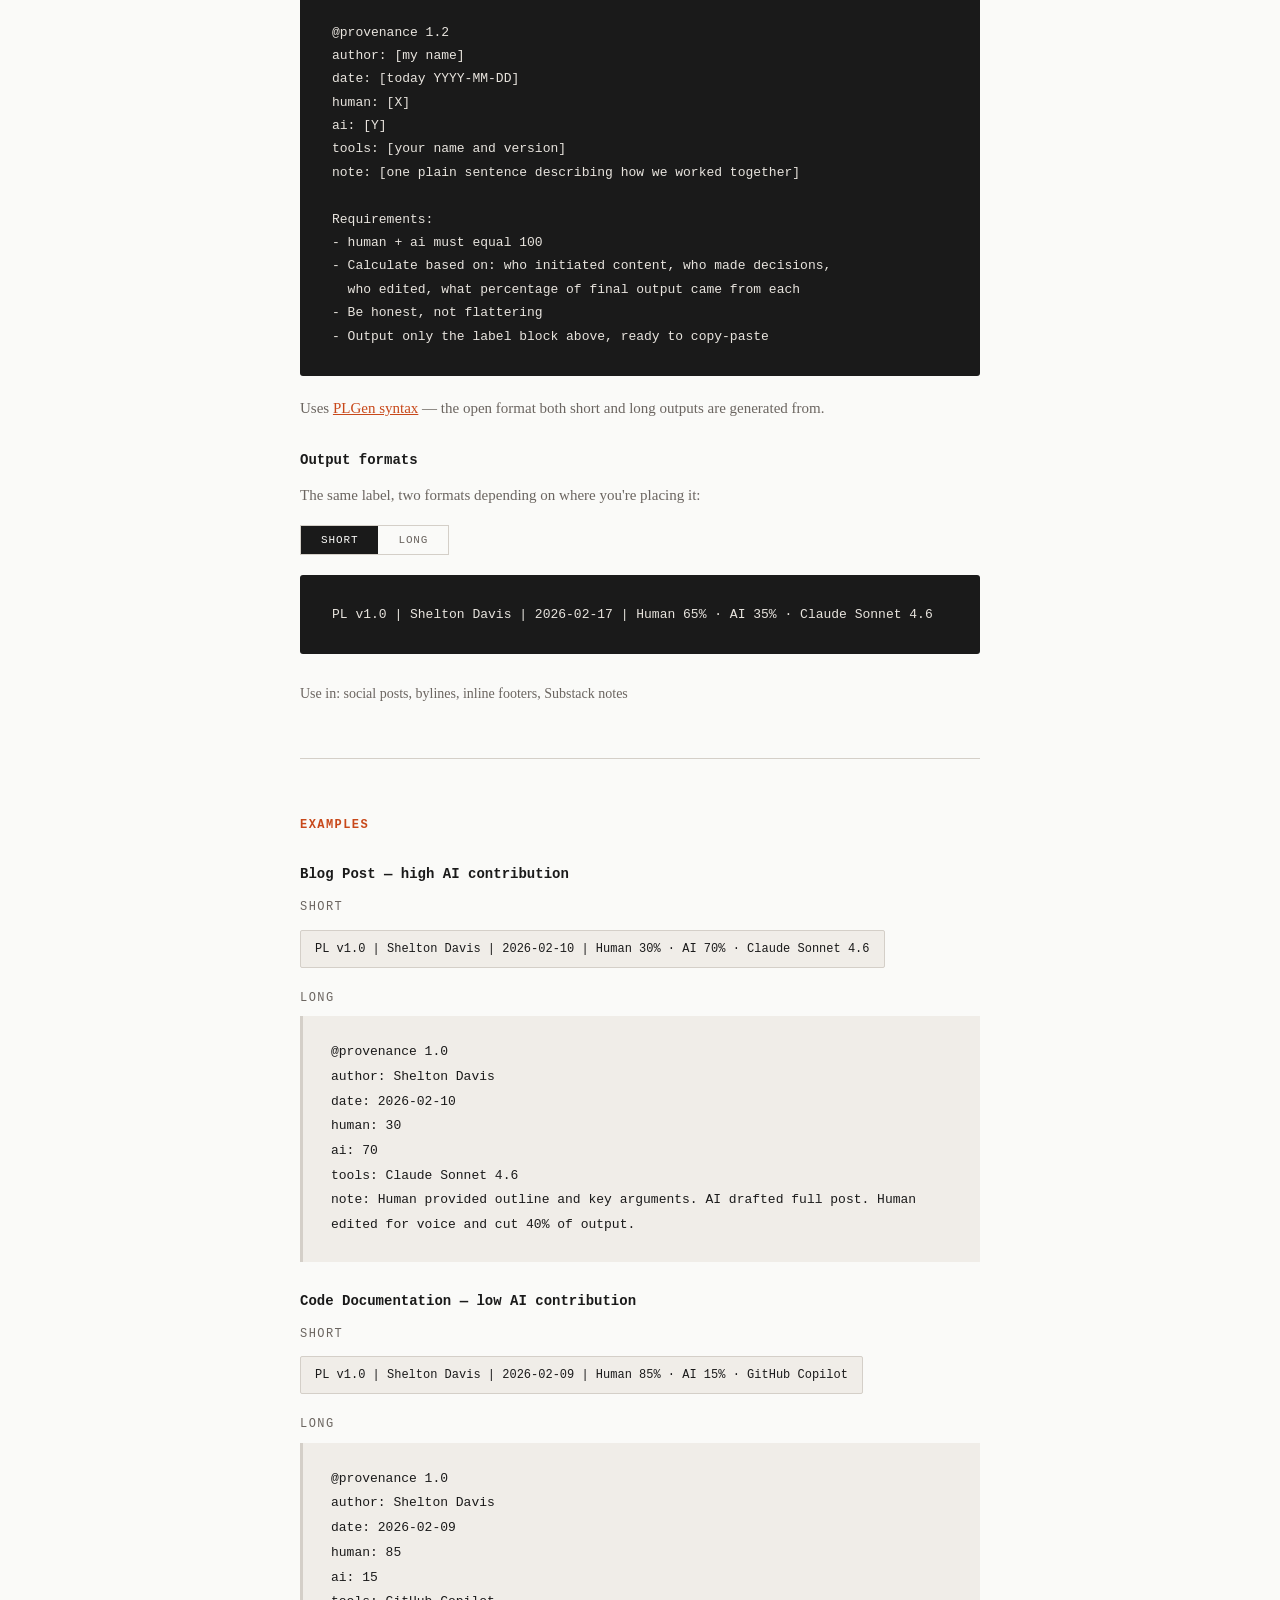
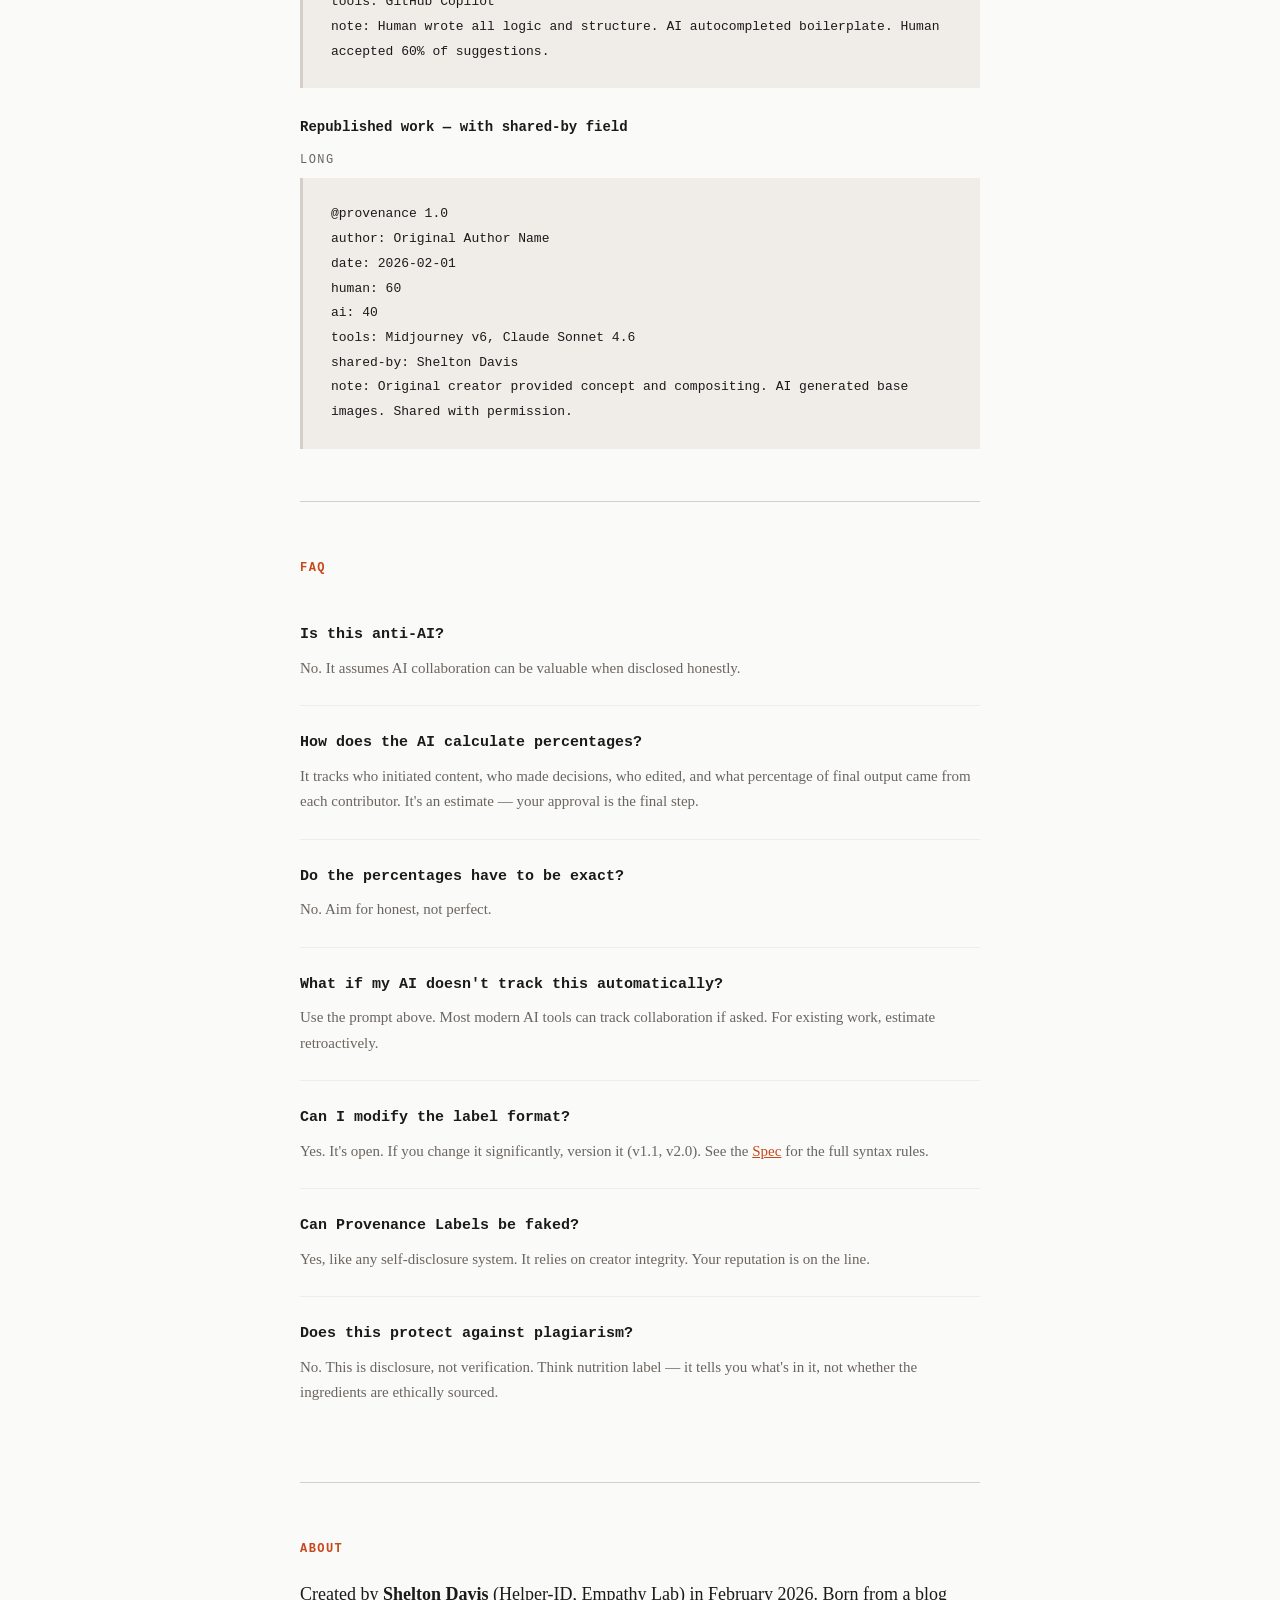
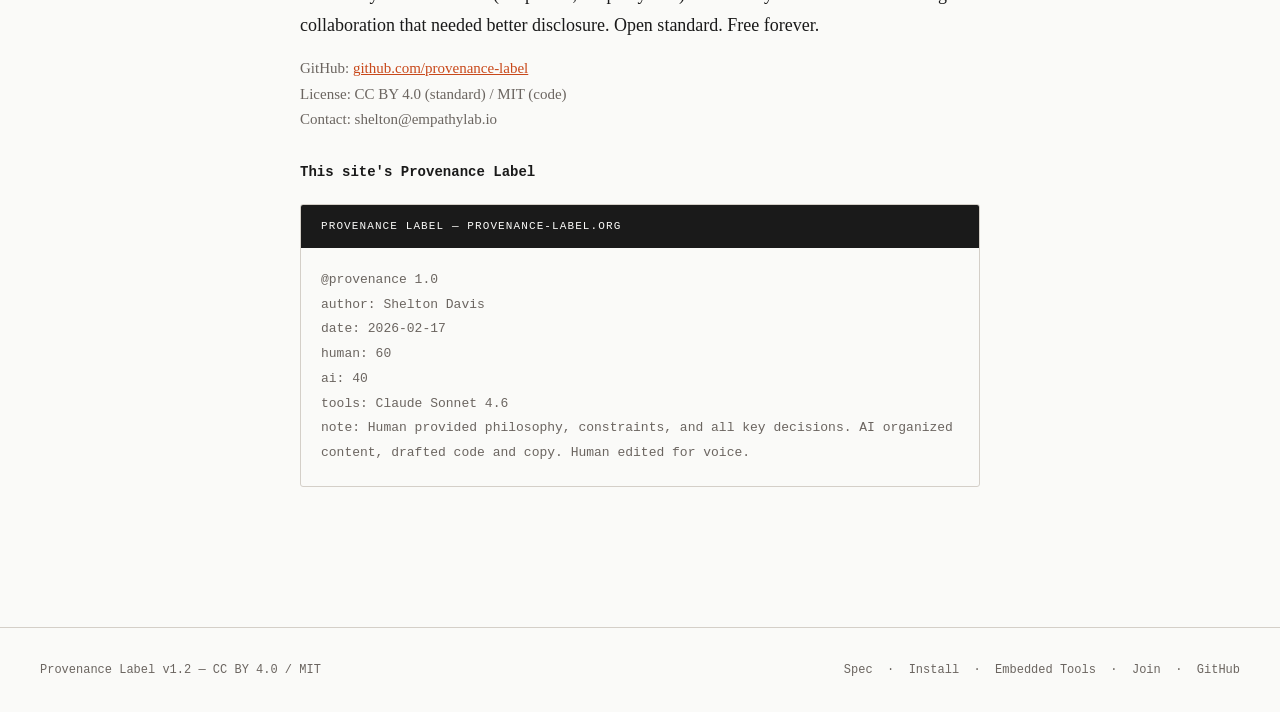
==== commit 3e1348f3: "Add /embedded to all footers; update /start 'other' paths to link to /embedded Co-Authored-By: Claud" ====
--- a/index.html
+++ b/index.html
@@ -244,6 +244,8 @@
         <span>
             <a href="/spec">Spec</a> &nbsp;·&nbsp;
             <a href="/install">Install</a> &nbsp;·&nbsp;
+            <a href="/embedded">Embedded Tools</a> &nbsp;·&nbsp;
+            <a href="/join">Join</a> &nbsp;·&nbsp;
             <a href="https://github.com/provenancelabel/provenancelabel" target="_blank">GitHub</a>
         </span>
     </footer>
--- a/shared.css
+++ b/shared.css
@@ -82,7 +82,7 @@
 
 h2 {
     font-family: var(--mono);
-    font-size: 11px;
+    font-size: 12px;
     font-weight: bold;
     letter-spacing: 0.12em;
     text-transform: uppercase;
@@ -186,7 +186,7 @@
 
 .hero-eyebrow {
     font-family: var(--mono);
-    font-size: 11px;
+    font-size: 12px;
     letter-spacing: 0.12em;
     text-transform: uppercase;
     color: var(--accent);
@@ -246,7 +246,7 @@
 
 .phil-label {
     font-family: var(--mono);
-    font-size: 10px;
+    font-size: 12px;
     letter-spacing: 0.12em;
     text-transform: uppercase;
     color: var(--accent);
@@ -314,6 +314,63 @@
 .copy-btn:hover { background: var(--accent); color: var(--white); border-color: var(--accent); }
 .copy-btn.copied { background: #2a7a4b; color: var(--white); border-color: #2a7a4b; }
 
+/* Light-background copyable prompt block */
+.copy-wrap { position: relative; margin: 16px 0; }
+
+.copy-pre {
+    background: var(--gray-light);
+    color: var(--black);
+    border: 1px solid var(--gray-mid);
+    font-family: var(--mono);
+    font-size: 12px;
+    line-height: 1.7;
+    padding: 16px 20px;
+    padding-right: 80px;
+    border-radius: 2px;
+    white-space: pre-wrap;
+    word-break: break-word;
+    margin: 0;
+}
+
+.copy-pre-scroll {
+    max-height: 420px;
+    overflow-y: auto;
+}
+
+/* Two-option choice cards */
+.choice-cards {
+    display: grid;
+    grid-template-columns: 1fr 1fr;
+    gap: 16px;
+    margin: 24px 0 32px;
+}
+
+.choice-card {
+    border: 1px solid var(--gray-mid);
+    padding: 24px;
+    display: flex;
+    flex-direction: column;
+    gap: 10px;
+}
+
+.choice-card-title {
+    font-family: var(--mono);
+    font-size: 13px;
+    color: var(--black);
+}
+
+.choice-card-desc {
+    font-size: 14px;
+    color: var(--gray-dark);
+    line-height: 1.5;
+    flex: 1;
+    margin: 0;
+}
+
+@media (max-width: 600px) {
+    .choice-cards { grid-template-columns: 1fr; }
+}
+
 .output-toggle {
     display: flex;
     border: 1px solid var(--gray-mid);
@@ -352,7 +409,7 @@
 
 .example-label {
     font-family: var(--mono);
-    font-size: 10px;
+    font-size: 12px;
     letter-spacing: 0.12em;
     text-transform: uppercase;
     color: var(--gray-dark);
@@ -399,7 +456,7 @@
 /* ── PL Badge — copyable registered label link ── */
 .pl-mark {
     font-family: var(--mono);
-    font-size: 0.7em;
+    font-size: 0.8em;
     font-weight: bold;
     vertical-align: super;
     letter-spacing: -0.02em;
@@ -509,7 +566,7 @@
 
 body.spec .required-badge {
     display: inline-block;
-    font-size: 9px;
+    font-size: 11px;
     letter-spacing: 0.1em;
     text-transform: uppercase;
     padding: 2px 6px;
@@ -520,7 +577,7 @@
 
 body.spec .optional-badge {
     display: inline-block;
-    font-size: 9px;
+    font-size: 11px;
     letter-spacing: 0.1em;
     text-transform: uppercase;
     padding: 2px 6px;
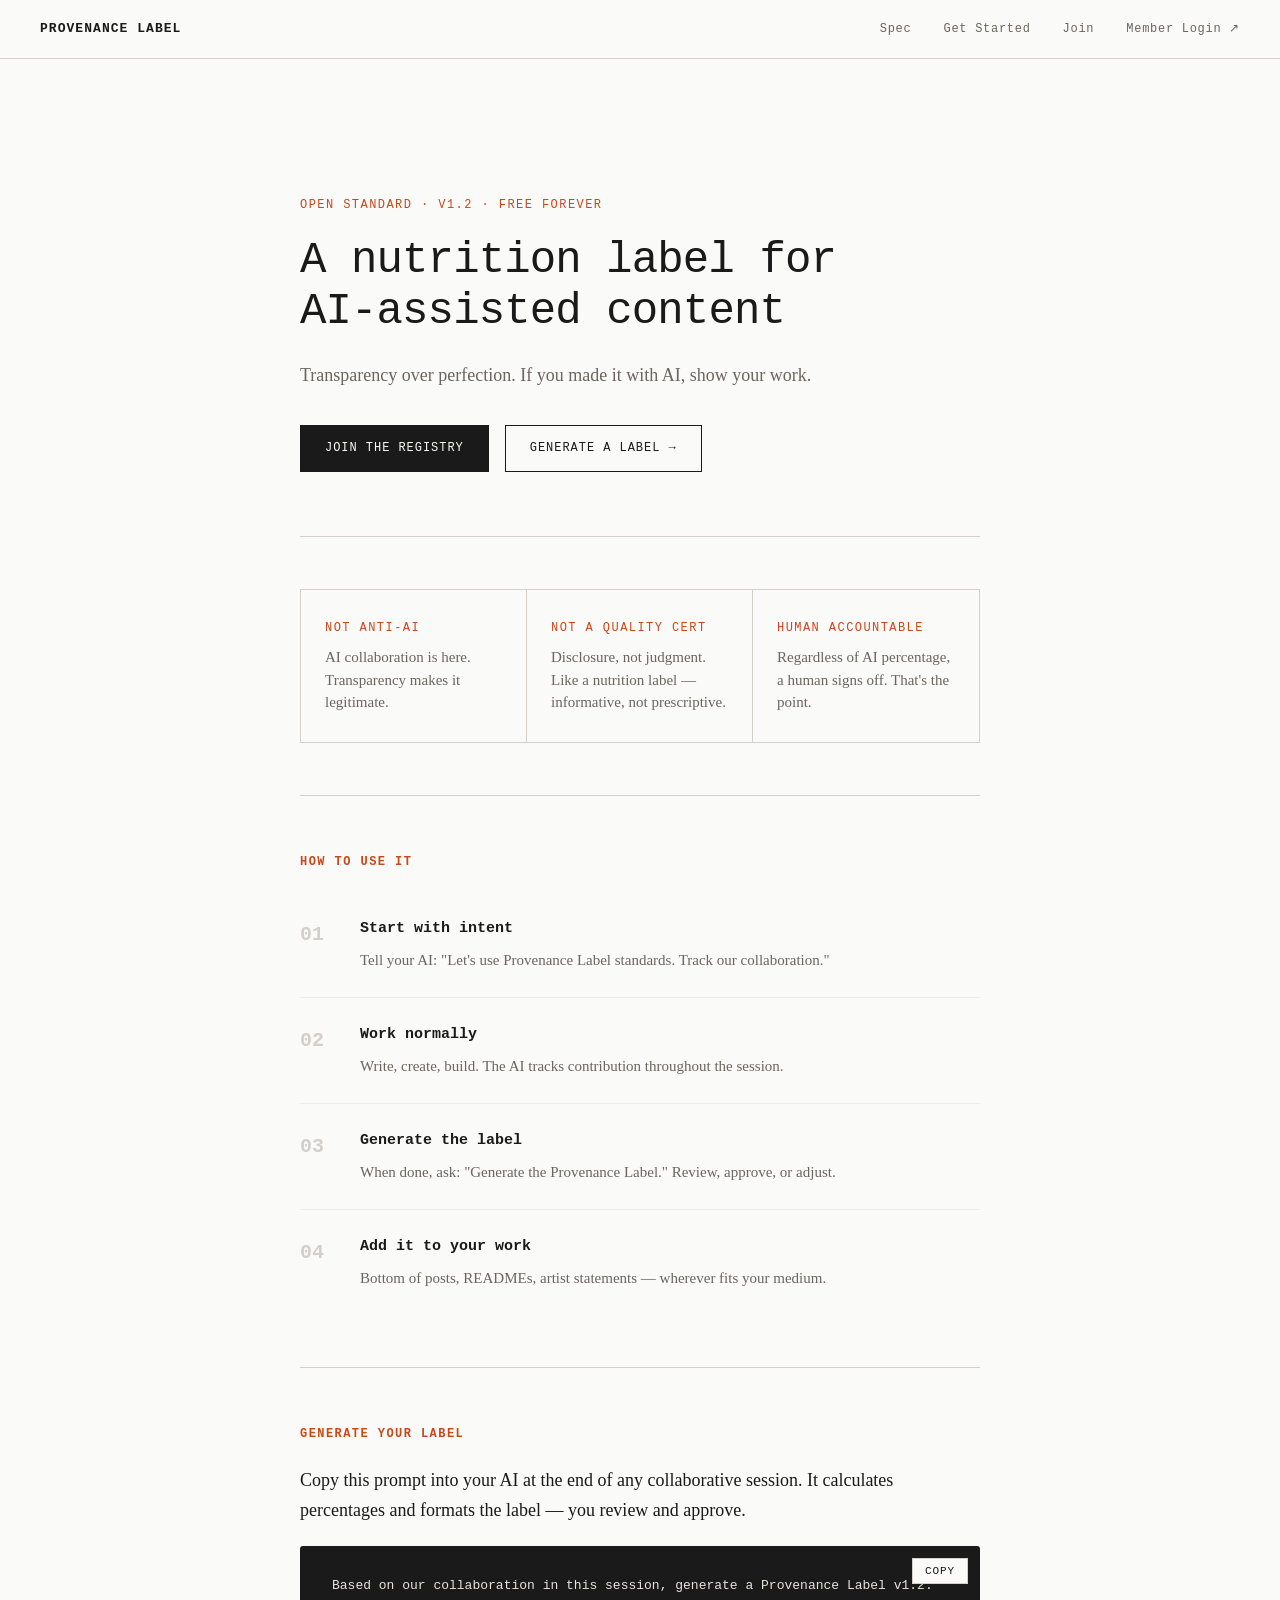
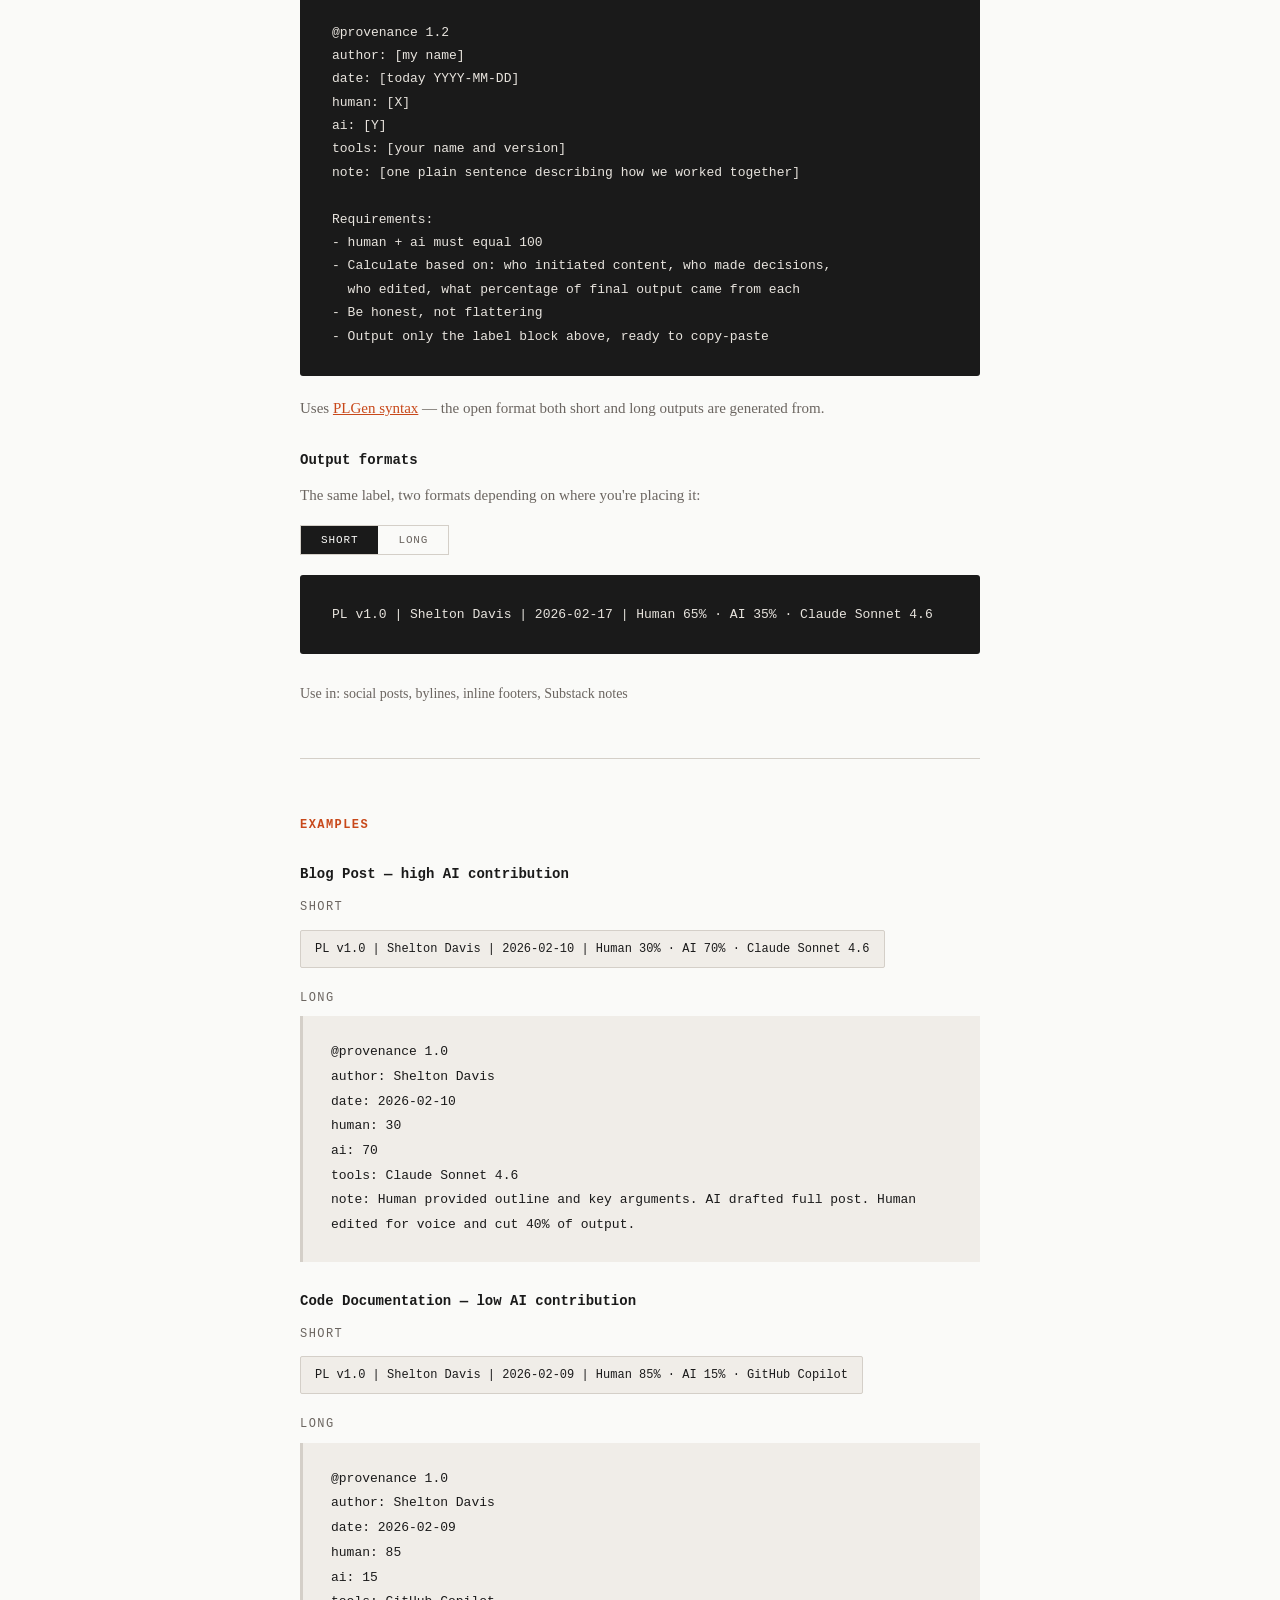
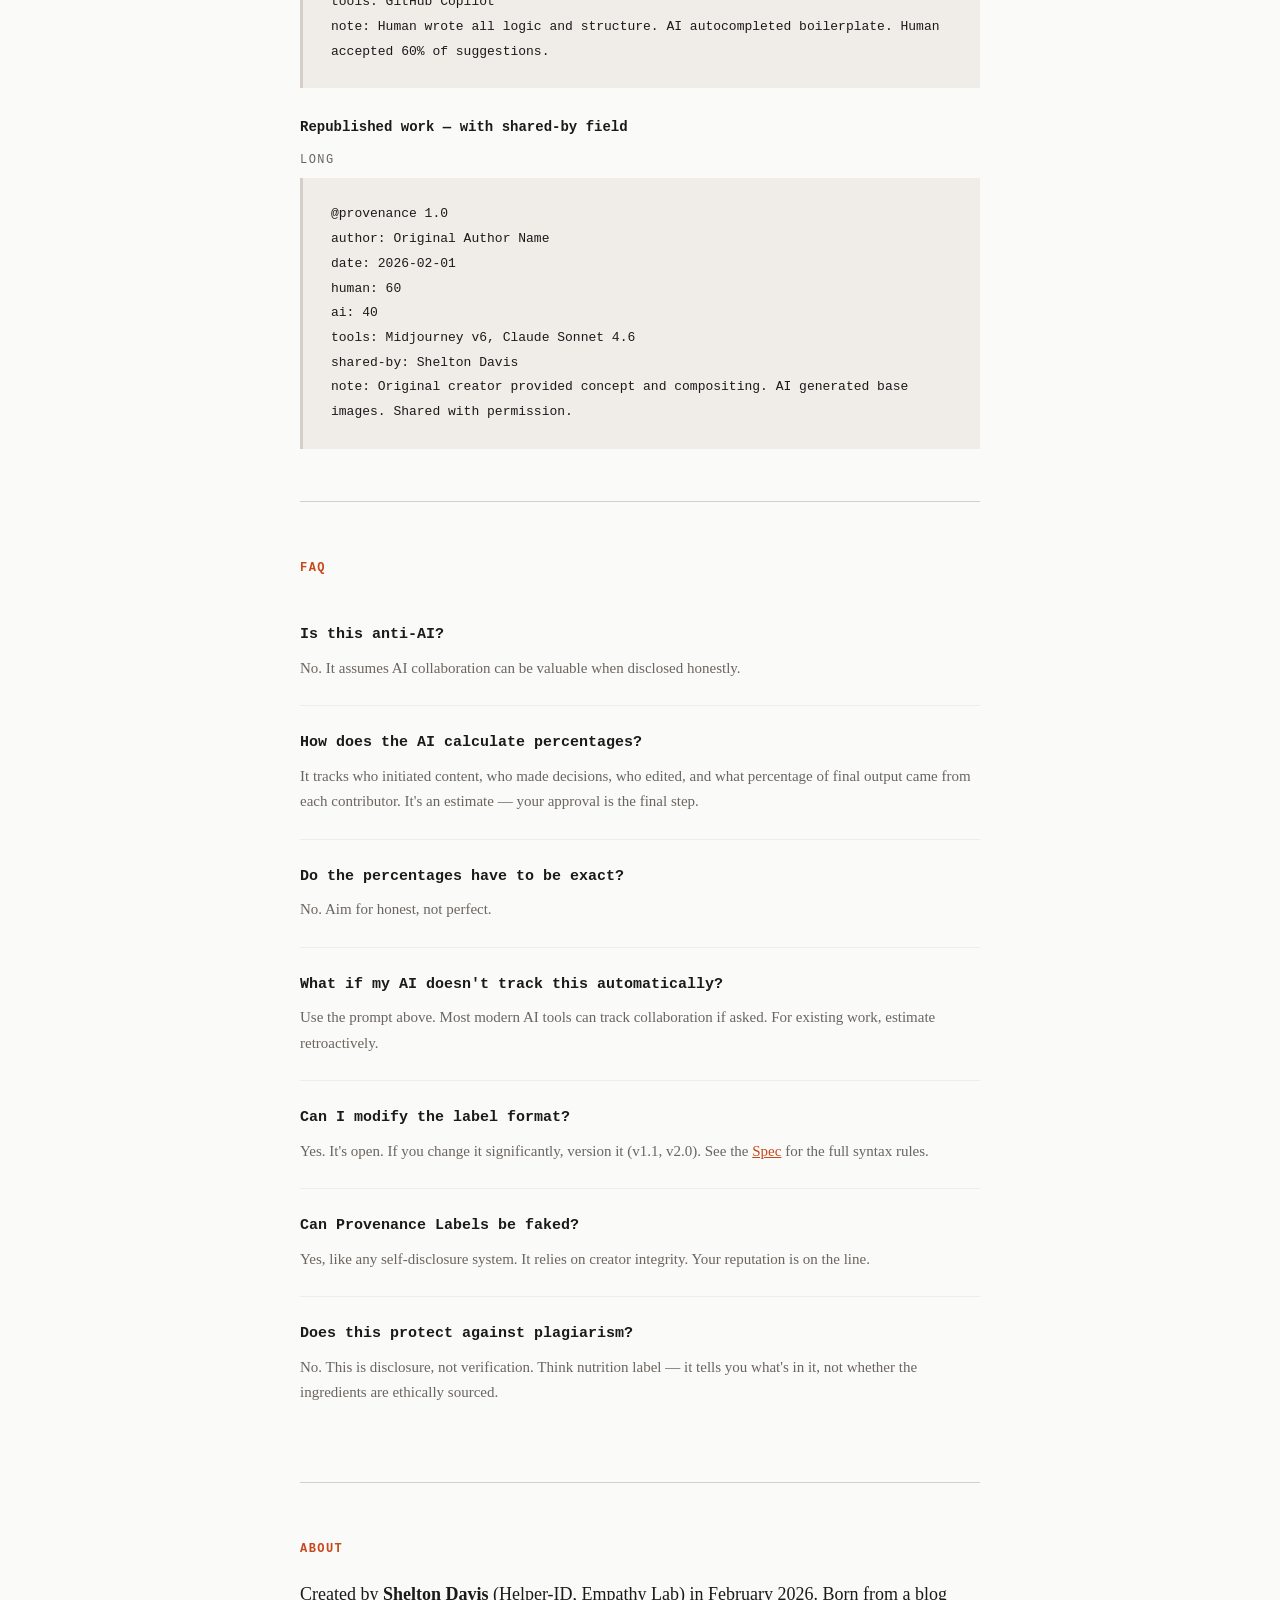
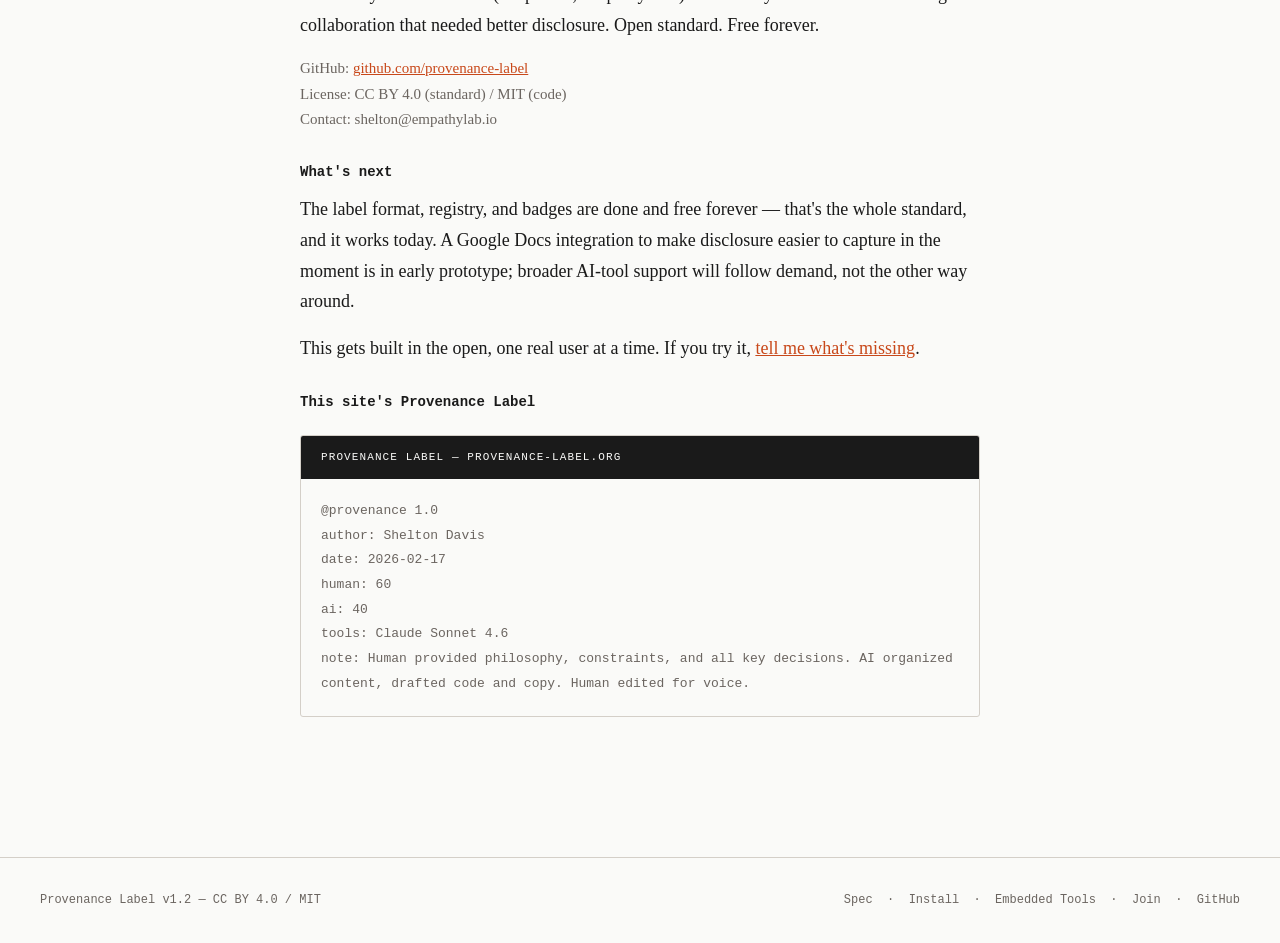
==== commit 4d53da7c: "Add M1/M2 Docs Add-on source, session logs, and About page update - apps-script/plgen-connector/: re" ====
--- a/index.html
+++ b/index.html
@@ -224,6 +224,10 @@
                 Contact: shelton@empathylab.io
             </p>
 
+            <h3>What's next</h3>
+            <p>The label format, registry, and badges are done and free forever — that's the whole standard, and it works today. A Google Docs integration to make disclosure easier to capture in the moment is in early prototype; broader AI-tool support will follow demand, not the other way around.</p>
+            <p>This gets built in the open, one real user at a time. If you try it, <a href="mailto:shelton@empathylab.io">tell me what's missing</a>.</p>
+
             <h3>This site's Provenance Label</h3>
             <div class="pl-self">
                 <div class="pl-self-header">Provenance Label — provenance-label.org</div>
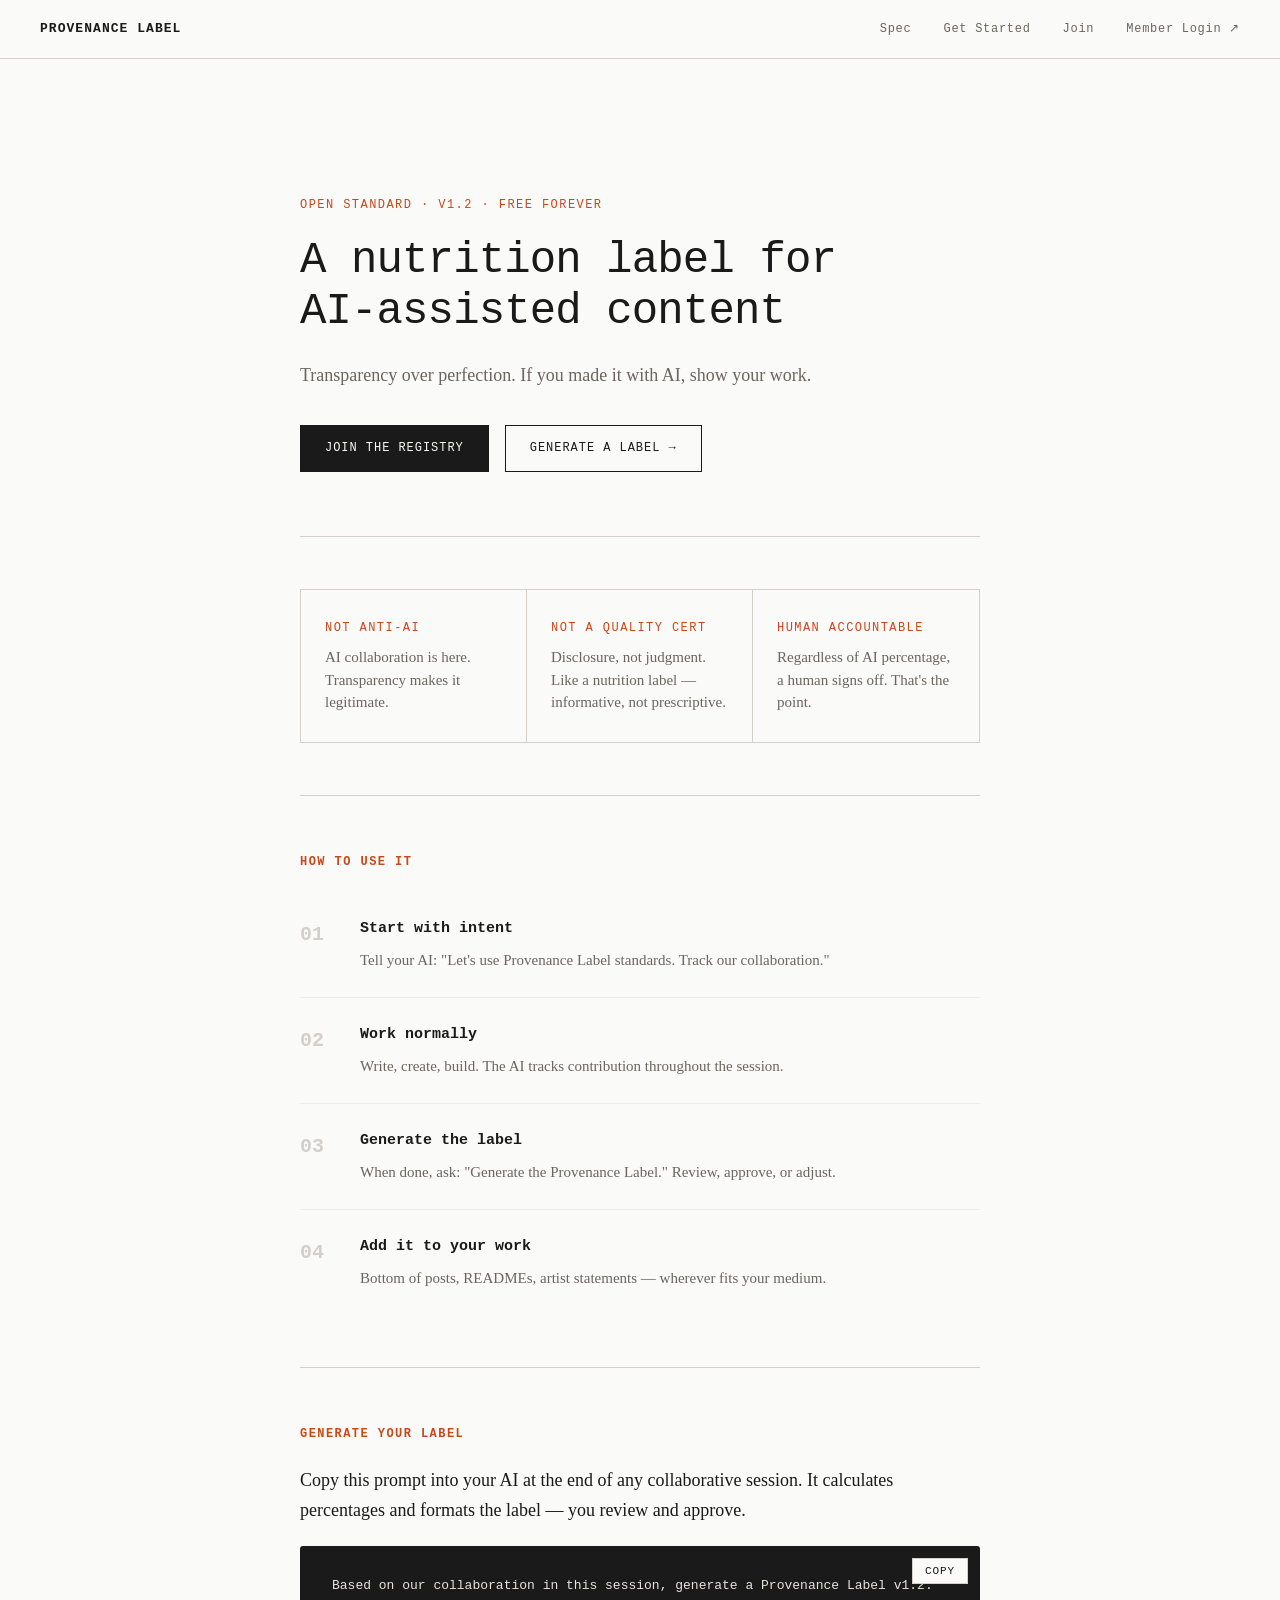
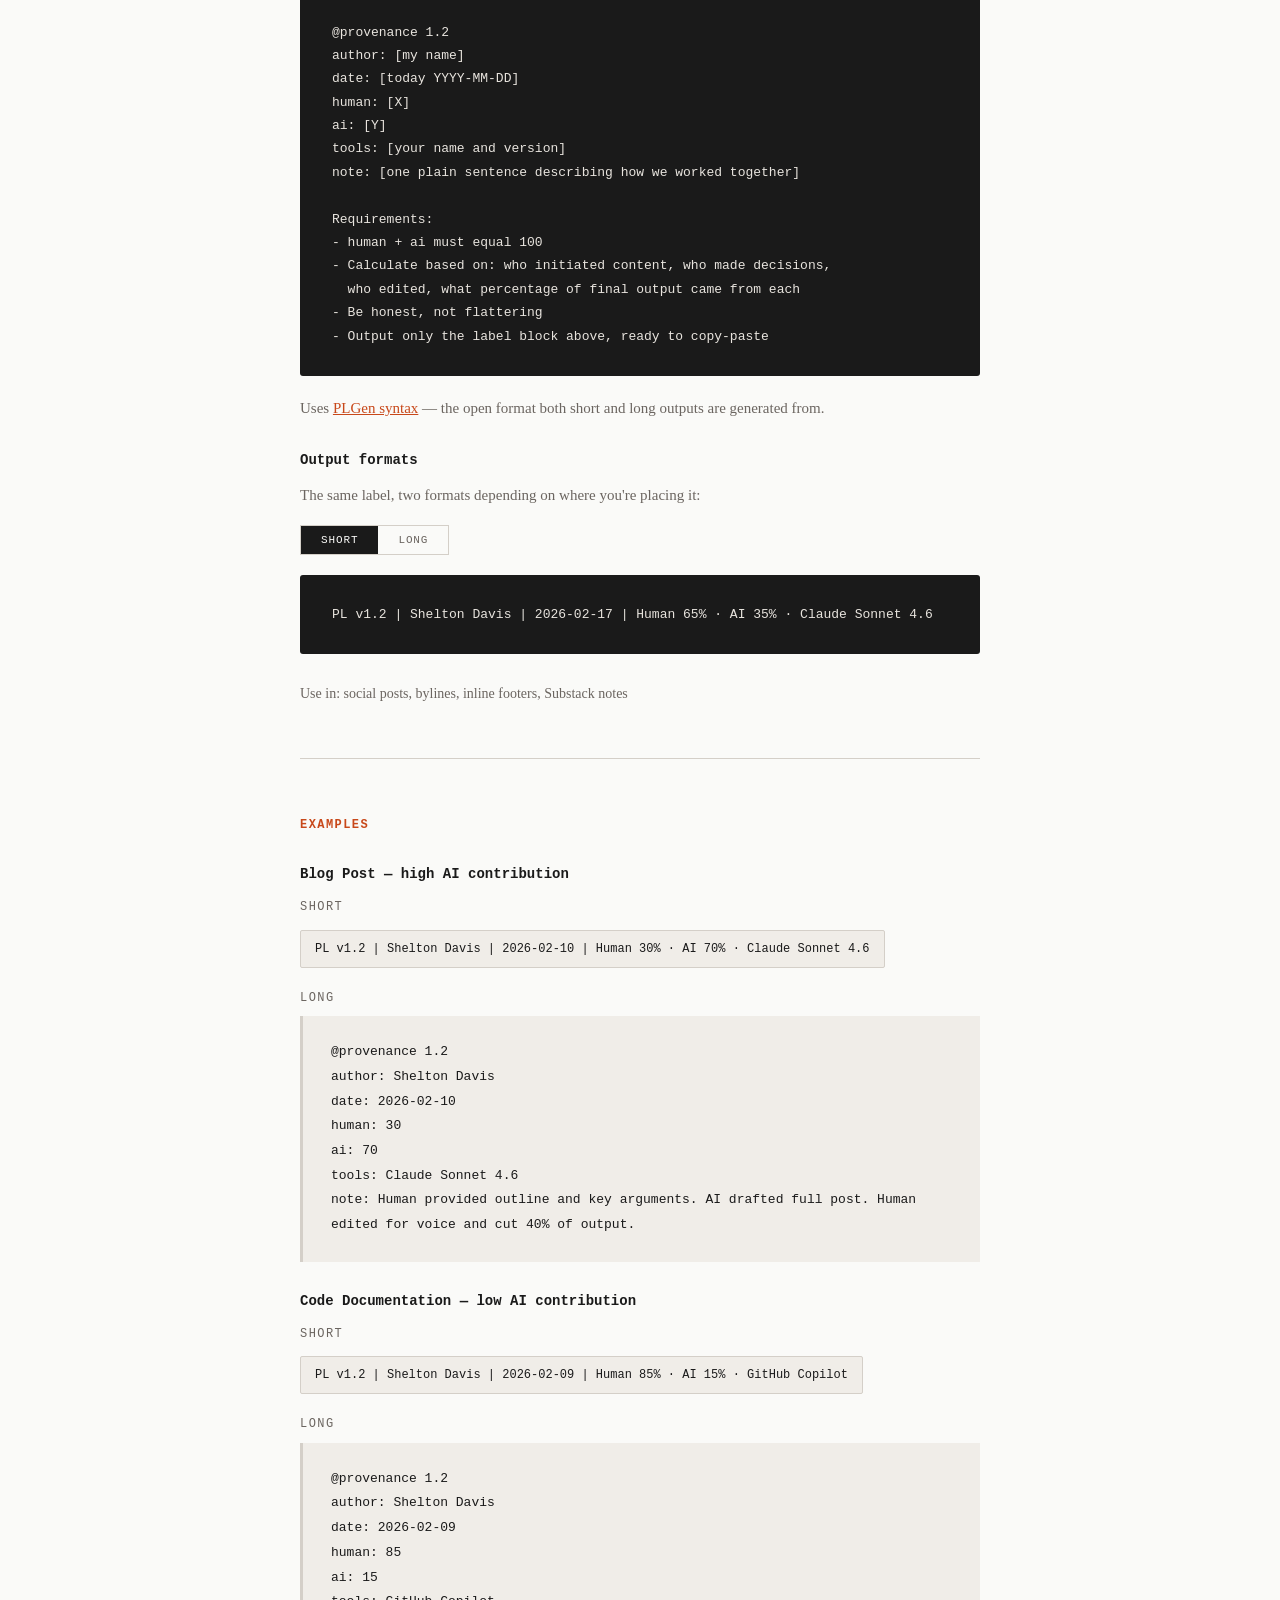
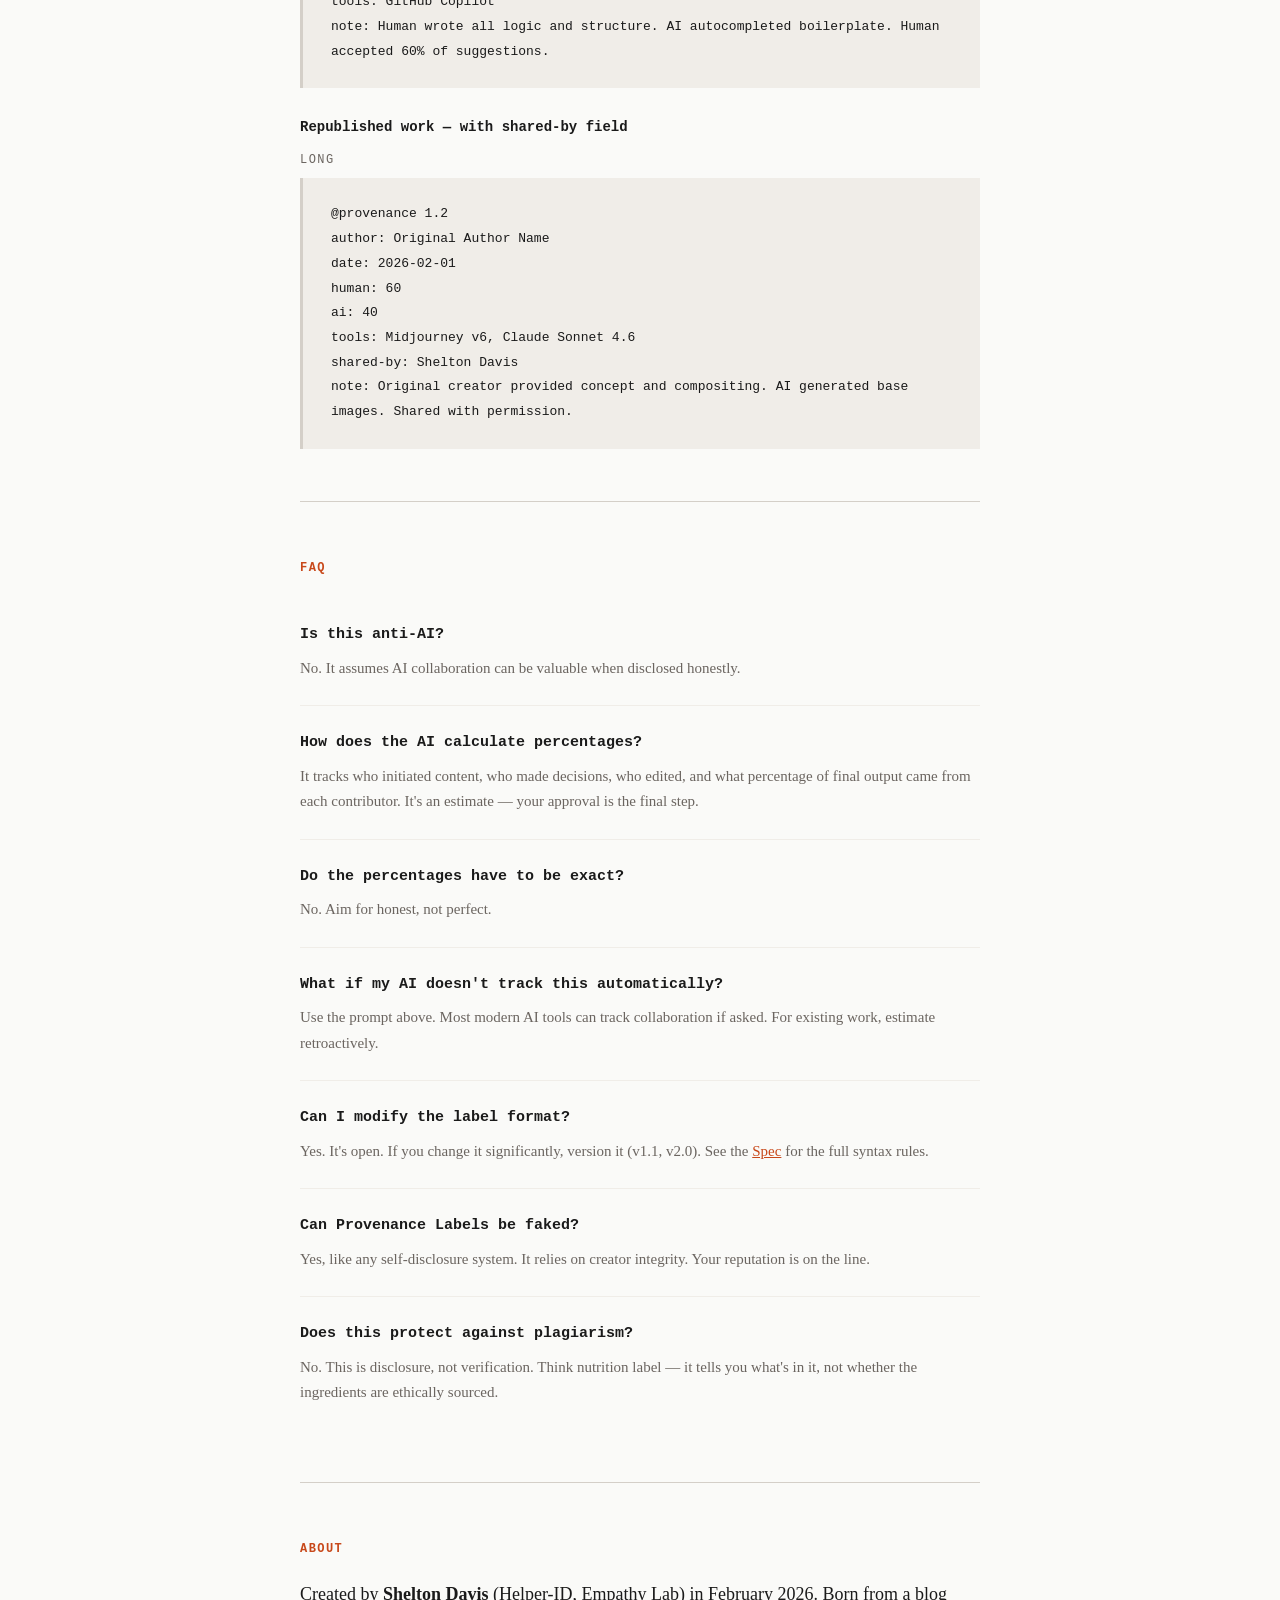
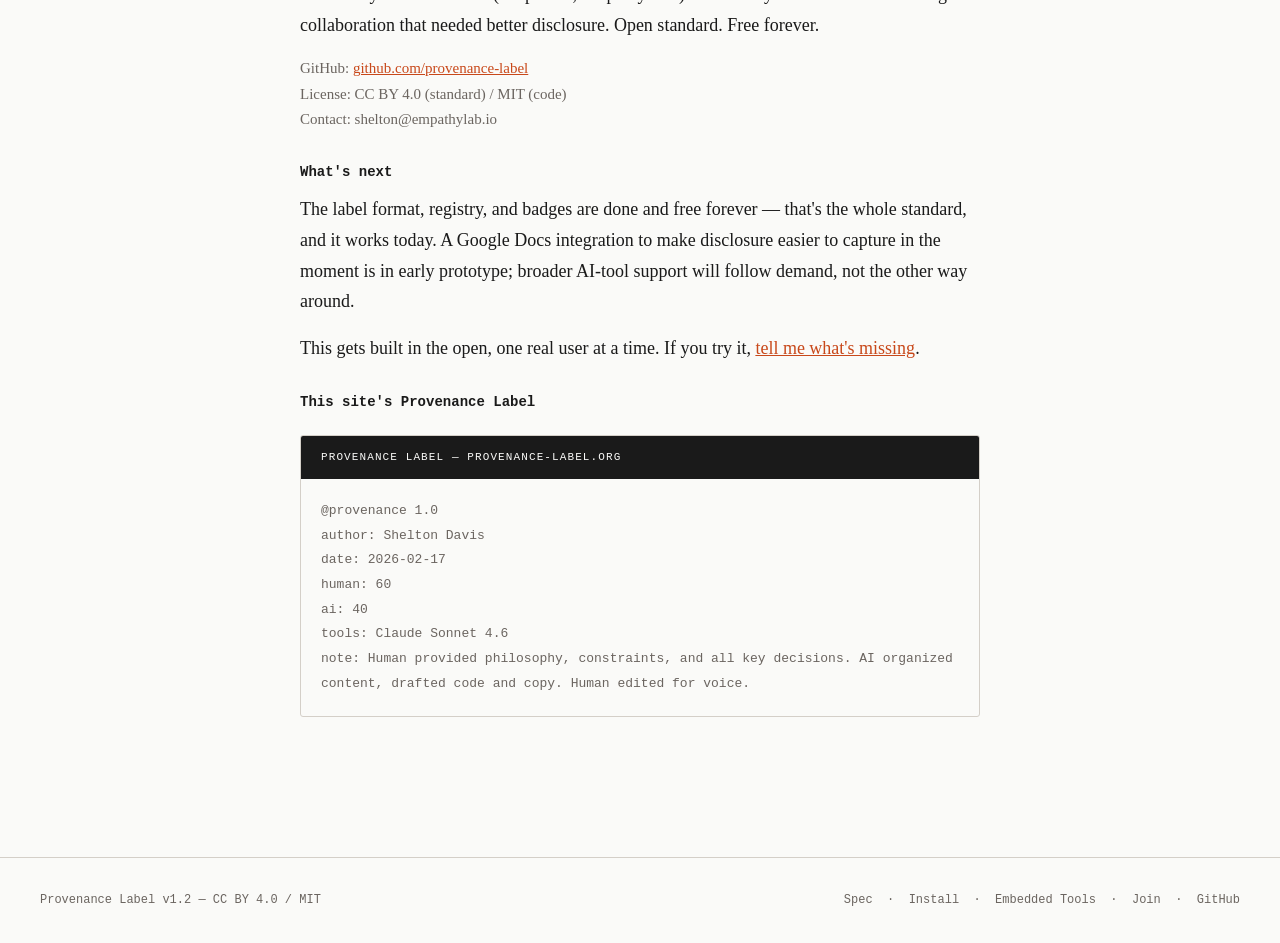
==== commit f1565596: "Fix stale v1.0 references to current v1.2 across site Homepage demo/examples, spec page's live forma" ====
--- a/index.html
+++ b/index.html
@@ -115,13 +115,13 @@
             </div>
 
             <div class="output-panel active" id="output-short">
-                <pre><code>PL v1.0 | Shelton Davis | 2026-02-17 | Human 65% · AI 35% · Claude Sonnet 4.6</code></pre>
+                <pre><code>PL v1.2 | Shelton Davis | 2026-02-17 | Human 65% · AI 35% · Claude Sonnet 4.6</code></pre>
                 <p style="font-size:14px; color:var(--gray-dark);">Use in: social posts, bylines, inline footers, Substack notes</p>
             </div>
 
             <div class="output-panel" id="output-long">
                 <pre><code>─────────────────────────────────────
-PROVENANCE LABEL v1.0
+PROVENANCE LABEL v1.2
 ─────────────────────────────────────
 Author:   Shelton Davis
 Date:     2026-02-17
@@ -144,9 +144,9 @@
 
             <h3>Blog Post — high AI contribution</h3>
             <div class="example-label">Short</div>
-            <div class="label-badge">PL v1.0 | Shelton Davis | 2026-02-10 | Human 30% · AI 70% · Claude Sonnet 4.6</div>
+            <div class="label-badge">PL v1.2 | Shelton Davis | 2026-02-10 | Human 30% · AI 70% · Claude Sonnet 4.6</div>
             <div class="example-label">Long</div>
-            <div class="example-block">@provenance 1.0
+            <div class="example-block">@provenance 1.2
 author: Shelton Davis
 date: 2026-02-10
 human: 30
@@ -156,9 +156,9 @@
 
             <h3>Code Documentation — low AI contribution</h3>
             <div class="example-label">Short</div>
-            <div class="label-badge">PL v1.0 | Shelton Davis | 2026-02-09 | Human 85% · AI 15% · GitHub Copilot</div>
+            <div class="label-badge">PL v1.2 | Shelton Davis | 2026-02-09 | Human 85% · AI 15% · GitHub Copilot</div>
             <div class="example-label">Long</div>
-            <div class="example-block">@provenance 1.0
+            <div class="example-block">@provenance 1.2
 author: Shelton Davis
 date: 2026-02-09
 human: 85
@@ -168,7 +168,7 @@
 
             <h3>Republished work — with shared-by field</h3>
             <div class="example-label">Long</div>
-            <div class="example-block">@provenance 1.0
+            <div class="example-block">@provenance 1.2
 author: Original Author Name
 date: 2026-02-01
 human: 60
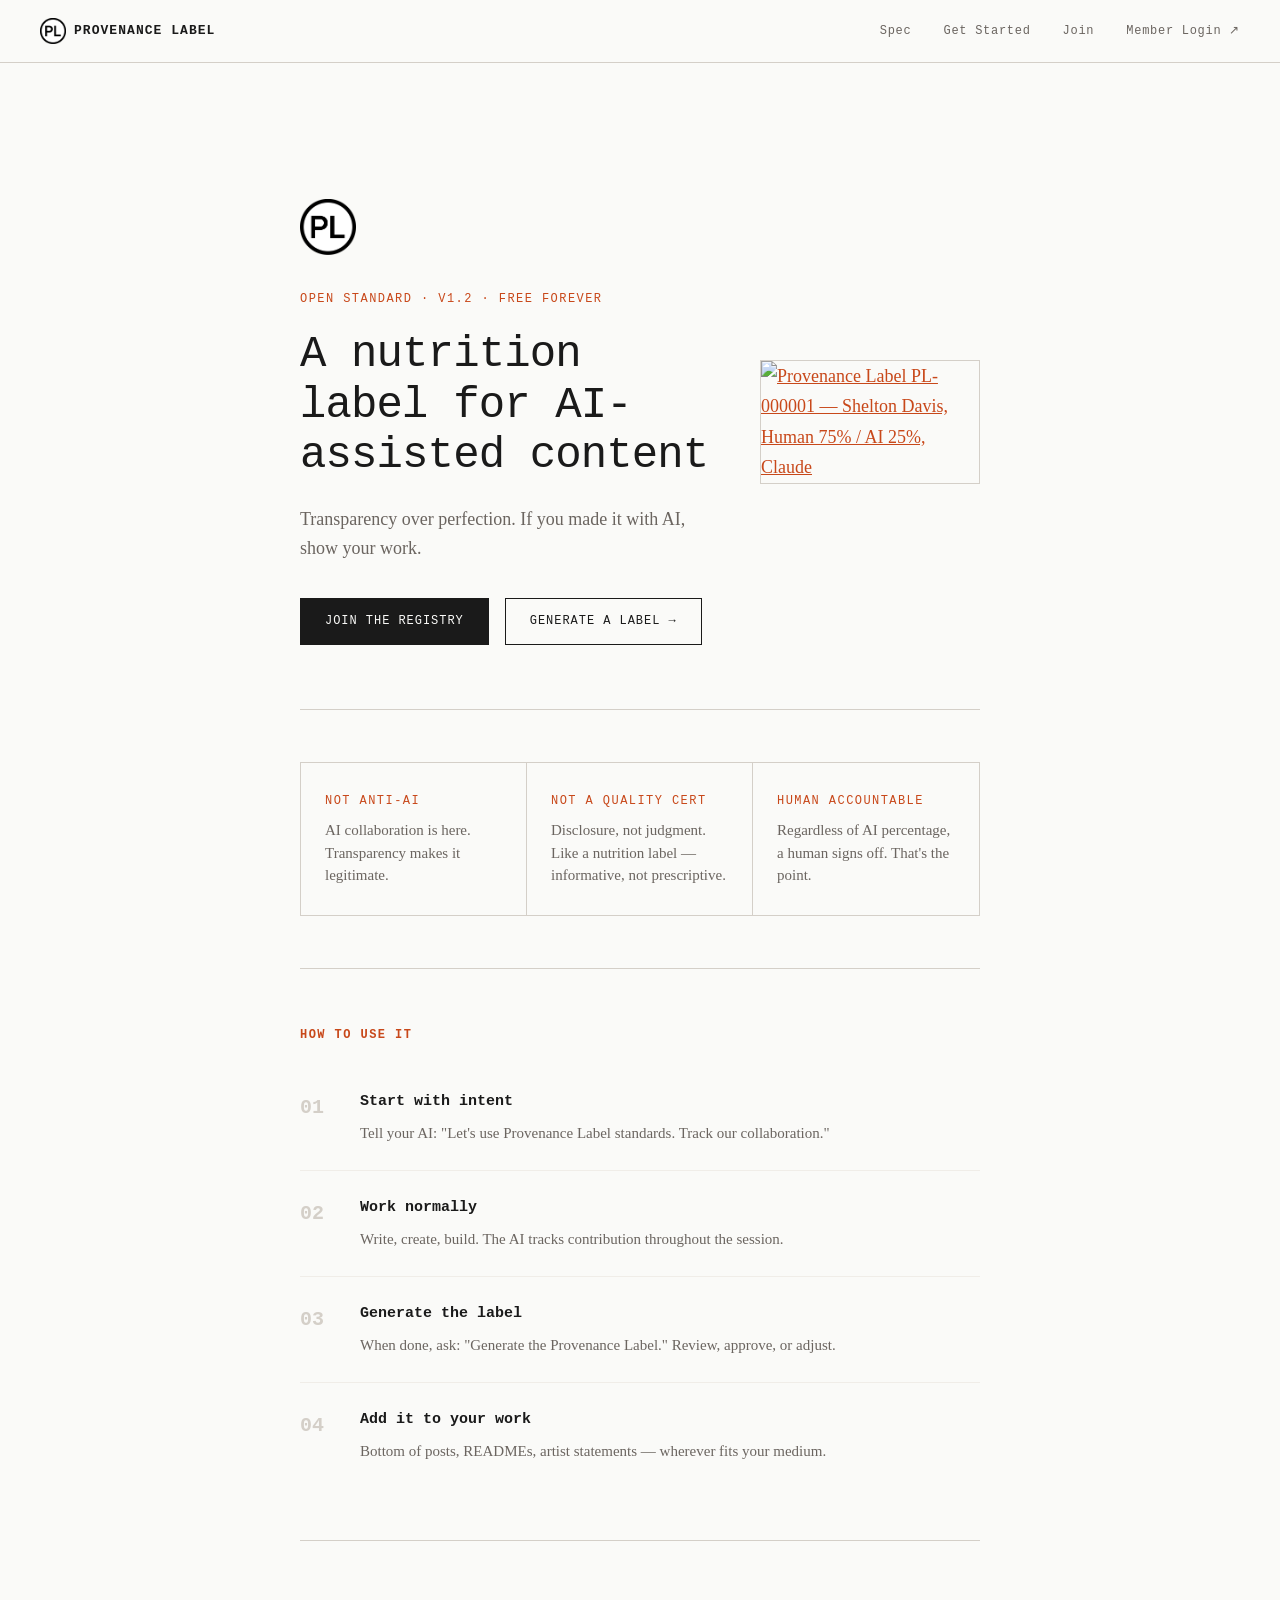
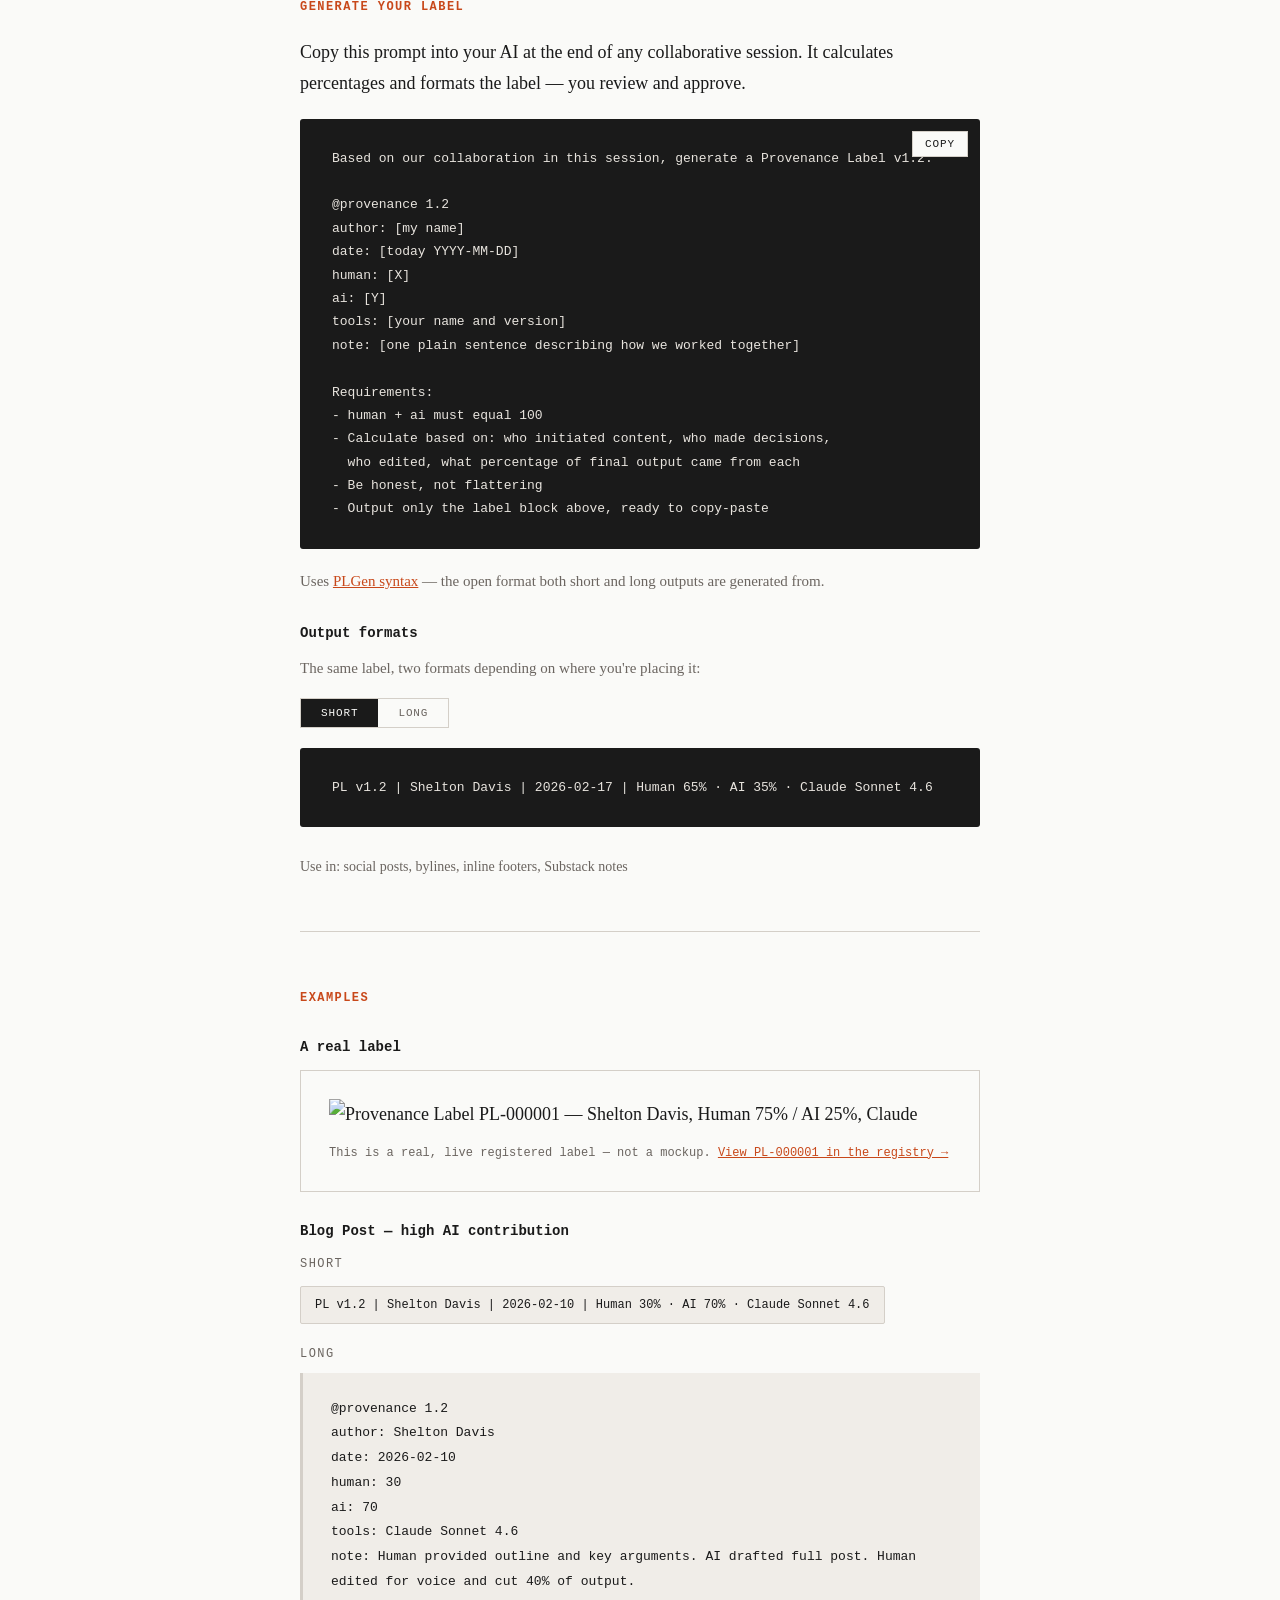
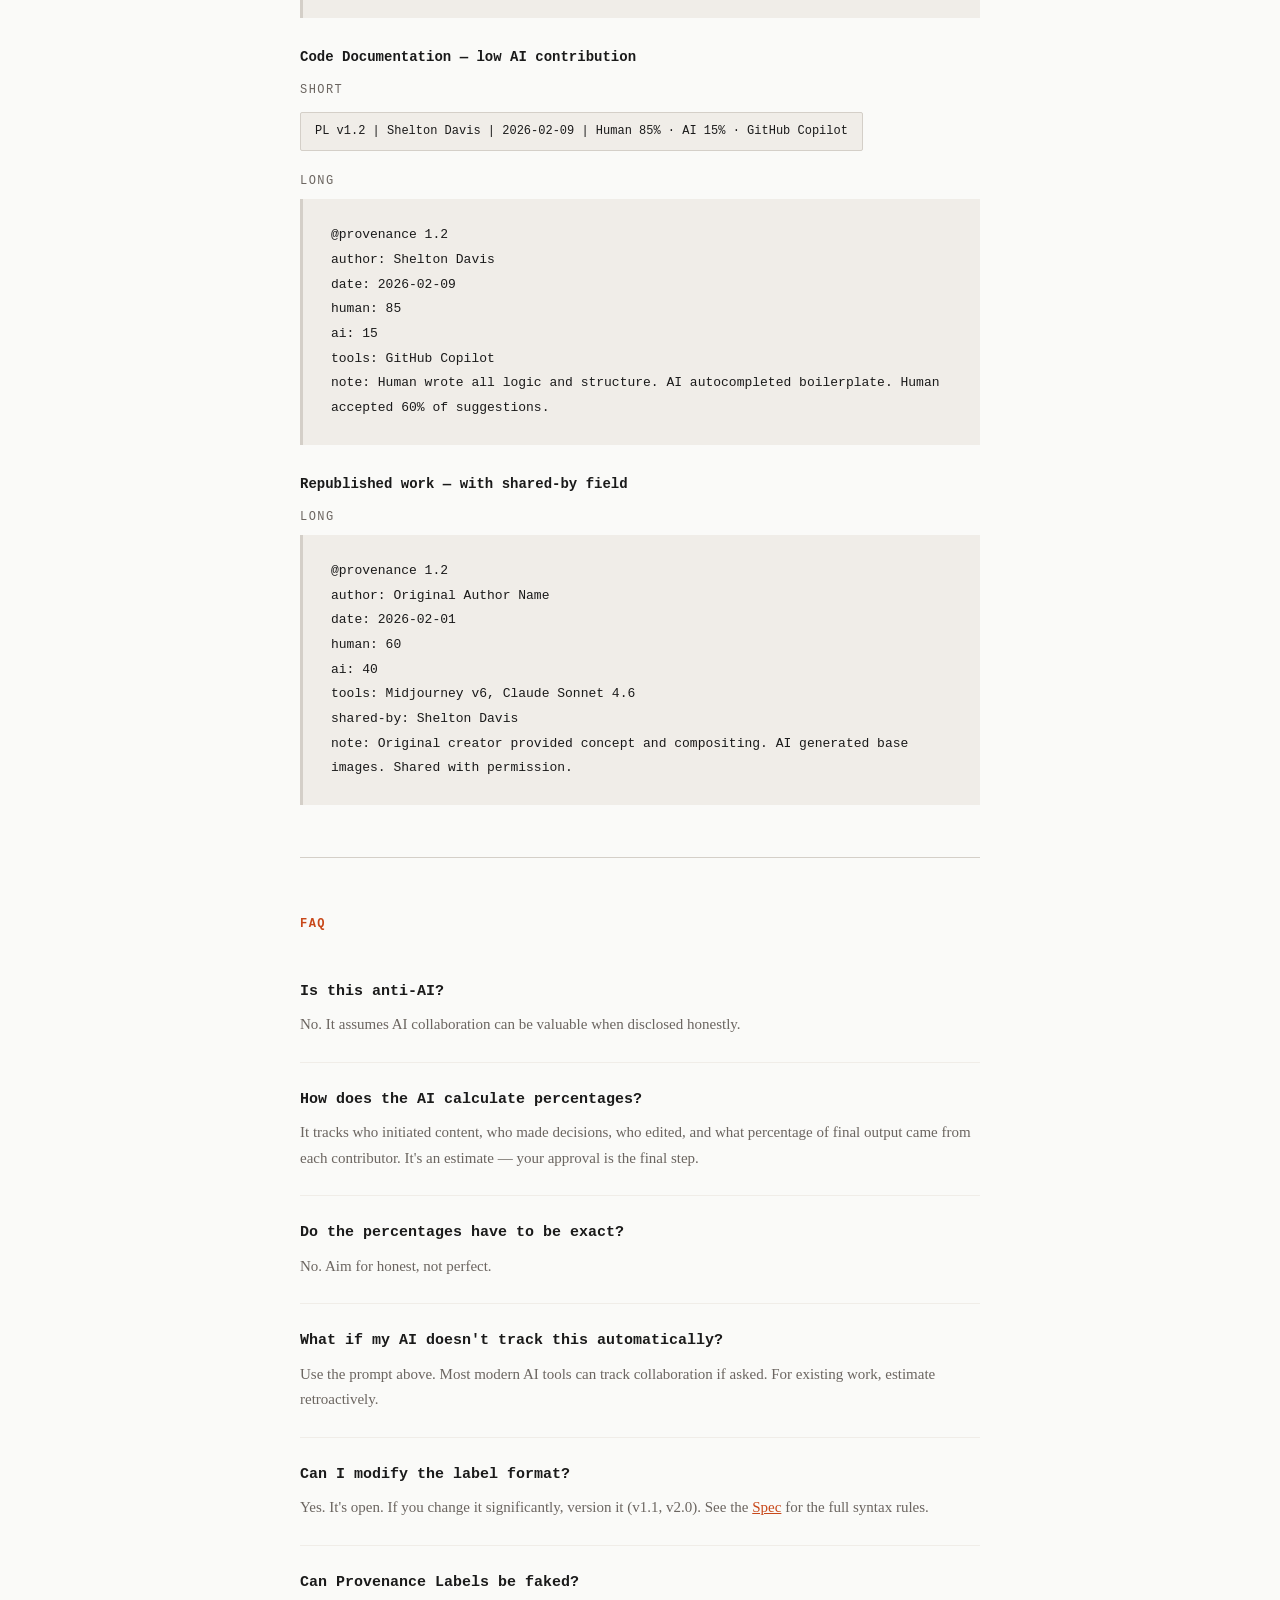
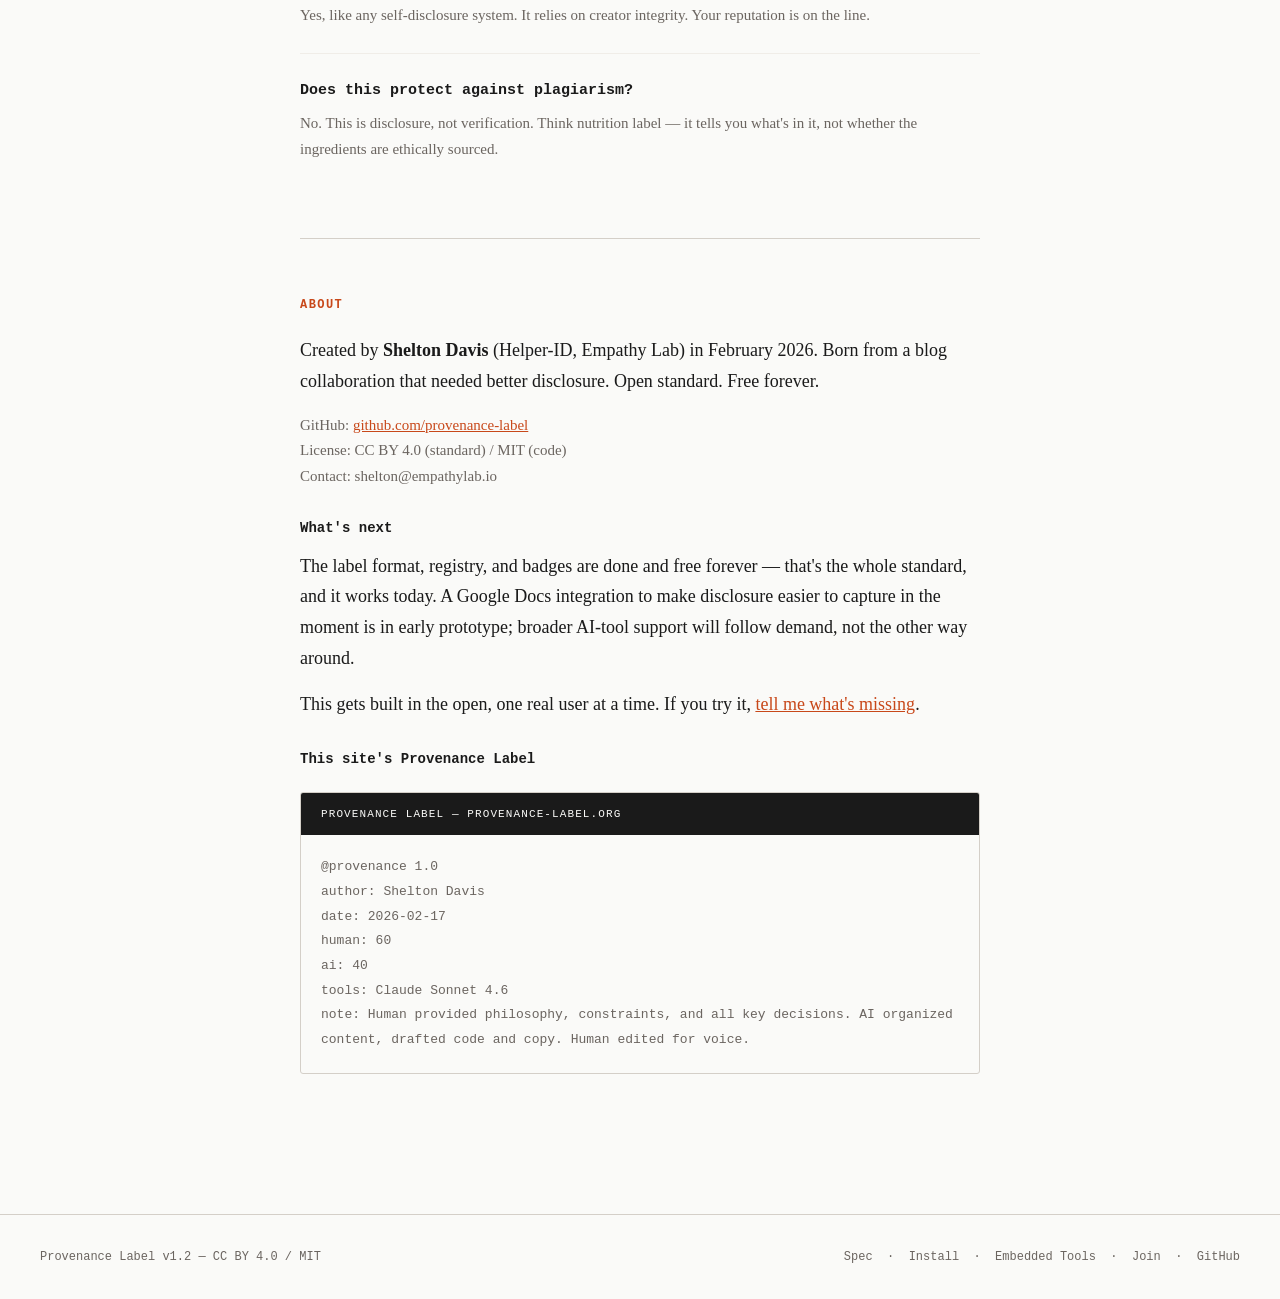
==== commit b0c611b1: "Add logo and a real label to the homepage - Nav: small logo mark next to the existing wordmark - Her" ====
--- a/index.html
+++ b/index.html
@@ -10,7 +10,7 @@
 <body>
 
     <nav>
-        <a href="/" class="logo">PROVENANCE LABEL</a>
+        <a href="/" class="logo"><img src="/graphics/pl-logo-circle-boarder.png" alt="" class="logo-mark">PROVENANCE LABEL</a>
         <a href="/spec">Spec</a>
         <a href="/start">Get Started</a>
         <a href="/join">Join</a>
@@ -20,13 +20,19 @@
     <div class="page-wrap">
 
         <section class="hero">
-            <div class="hero-eyebrow">Open Standard · v1.2 · Free Forever</div>
-            <h1>A nutrition label for AI-assisted content</h1>
-            <p class="hero-sub">Transparency over perfection. If you made it with AI, show your work.</p>
-            <div class="hero-actions">
-                <a href="/join" class="btn">Join the Registry</a>
-                <a href="#generate" class="btn btn-ghost">Generate a Label →</a>
-            </div>
+            <div class="hero-content">
+                <img src="/graphics/pl-logo-circle-boarder.png" alt="Provenance Label" class="hero-mark">
+                <div class="hero-eyebrow">Open Standard · v1.2 · Free Forever</div>
+                <h1>A nutrition label for AI-assisted content</h1>
+                <p class="hero-sub">Transparency over perfection. If you made it with AI, show your work.</p>
+                <div class="hero-actions">
+                    <a href="/join" class="btn">Join the Registry</a>
+                    <a href="#generate" class="btn btn-ghost">Generate a Label →</a>
+                </div>
+            </div>
+            <a href="https://registry.provenancelabel.org/PL-000001" target="_blank" rel="noopener" class="hero-label">
+                <img src="https://registry.provenancelabel.org/PL-000001/label.png" alt="Provenance Label PL-000001 — Shelton Davis, Human 75% / AI 25%, Claude">
+            </a>
         </section>
 
         <div class="philosophy">
@@ -142,6 +148,12 @@
         <section id="examples">
             <h2>Examples</h2>
 
+            <h3>A real label</h3>
+            <div class="real-example">
+                <img src="https://registry.provenancelabel.org/PL-000001/label.png" alt="Provenance Label PL-000001 — Shelton Davis, Human 75% / AI 25%, Claude">
+                <div class="real-example-caption">This is a real, live registered label — not a mockup. <a href="https://registry.provenancelabel.org/PL-000001" target="_blank" rel="noopener">View PL-000001 in the registry →</a></div>
+            </div>
+
             <h3>Blog Post — high AI contribution</h3>
             <div class="example-label">Short</div>
             <div class="label-badge">PL v1.2 | Shelton Davis | 2026-02-10 | Human 30% · AI 70% · Claude Sonnet 4.6</div>
--- a/shared.css
+++ b/shared.css
@@ -41,6 +41,9 @@
 }
 
 nav .logo {
+    display: flex;
+    align-items: center;
+    gap: 8px;
     font-family: var(--mono);
     font-size: 13px;
     font-weight: bold;
@@ -48,6 +51,12 @@
     text-decoration: none;
     color: var(--black);
     margin-right: auto;
+}
+
+nav .logo-mark {
+    width: 26px;
+    height: 26px;
+    display: block;
 }
 
 nav a:not(.logo) {
@@ -182,6 +191,39 @@
 .hero {
     padding: 72px 0 64px;
     border-bottom: 1px solid var(--gray-mid);
+    display: flex;
+    align-items: center;
+    justify-content: space-between;
+    gap: 48px;
+}
+
+.hero-content { min-width: 0; }
+
+.hero-mark {
+    width: 56px;
+    height: 56px;
+    margin-bottom: 24px;
+}
+
+.hero-label {
+    flex-shrink: 0;
+    display: block;
+    width: 220px;
+    border: 1px solid var(--gray-mid);
+    transition: border-color 0.15s;
+}
+
+.hero-label:hover { border-color: var(--accent); }
+
+.hero-label img {
+    display: block;
+    width: 100%;
+    height: auto;
+}
+
+@media (max-width: 800px) {
+    .hero { flex-direction: column; align-items: flex-start; }
+    .hero-label { width: 100%; max-width: 280px; margin-top: 8px; }
 }
 
 .hero-eyebrow {
@@ -415,6 +457,31 @@
     color: var(--gray-dark);
     margin-bottom: 6px;
 }
+
+.real-example {
+    display: flex;
+    flex-direction: column;
+    align-items: flex-start;
+    gap: 14px;
+    border: 1px solid var(--gray-mid);
+    padding: 28px;
+    margin: 8px 0 28px;
+}
+
+.real-example img {
+    max-width: 100%;
+    height: auto;
+    display: block;
+}
+
+.real-example-caption {
+    font-family: var(--mono);
+    font-size: 12px;
+    color: var(--gray-dark);
+    line-height: 1.6;
+}
+
+.real-example-caption a { color: var(--accent); }
 
 .label-badge {
     display: inline-block;
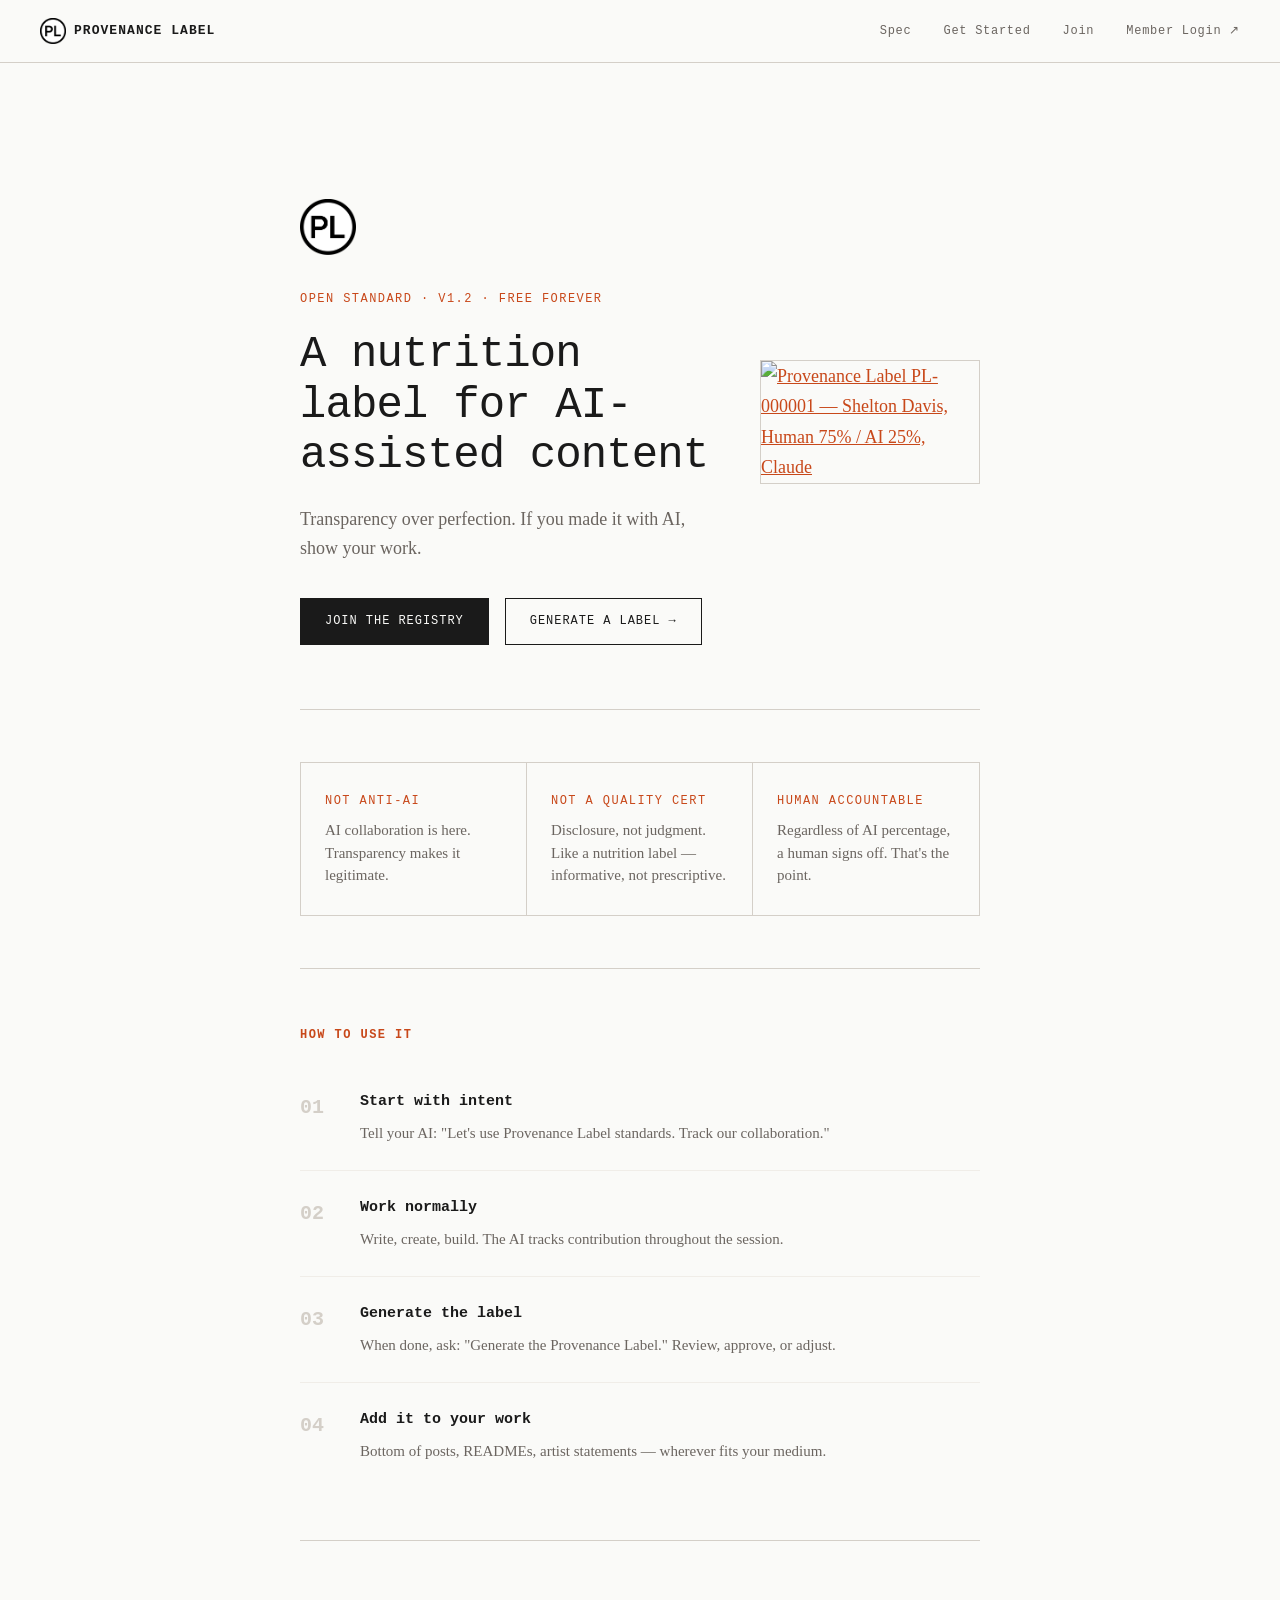
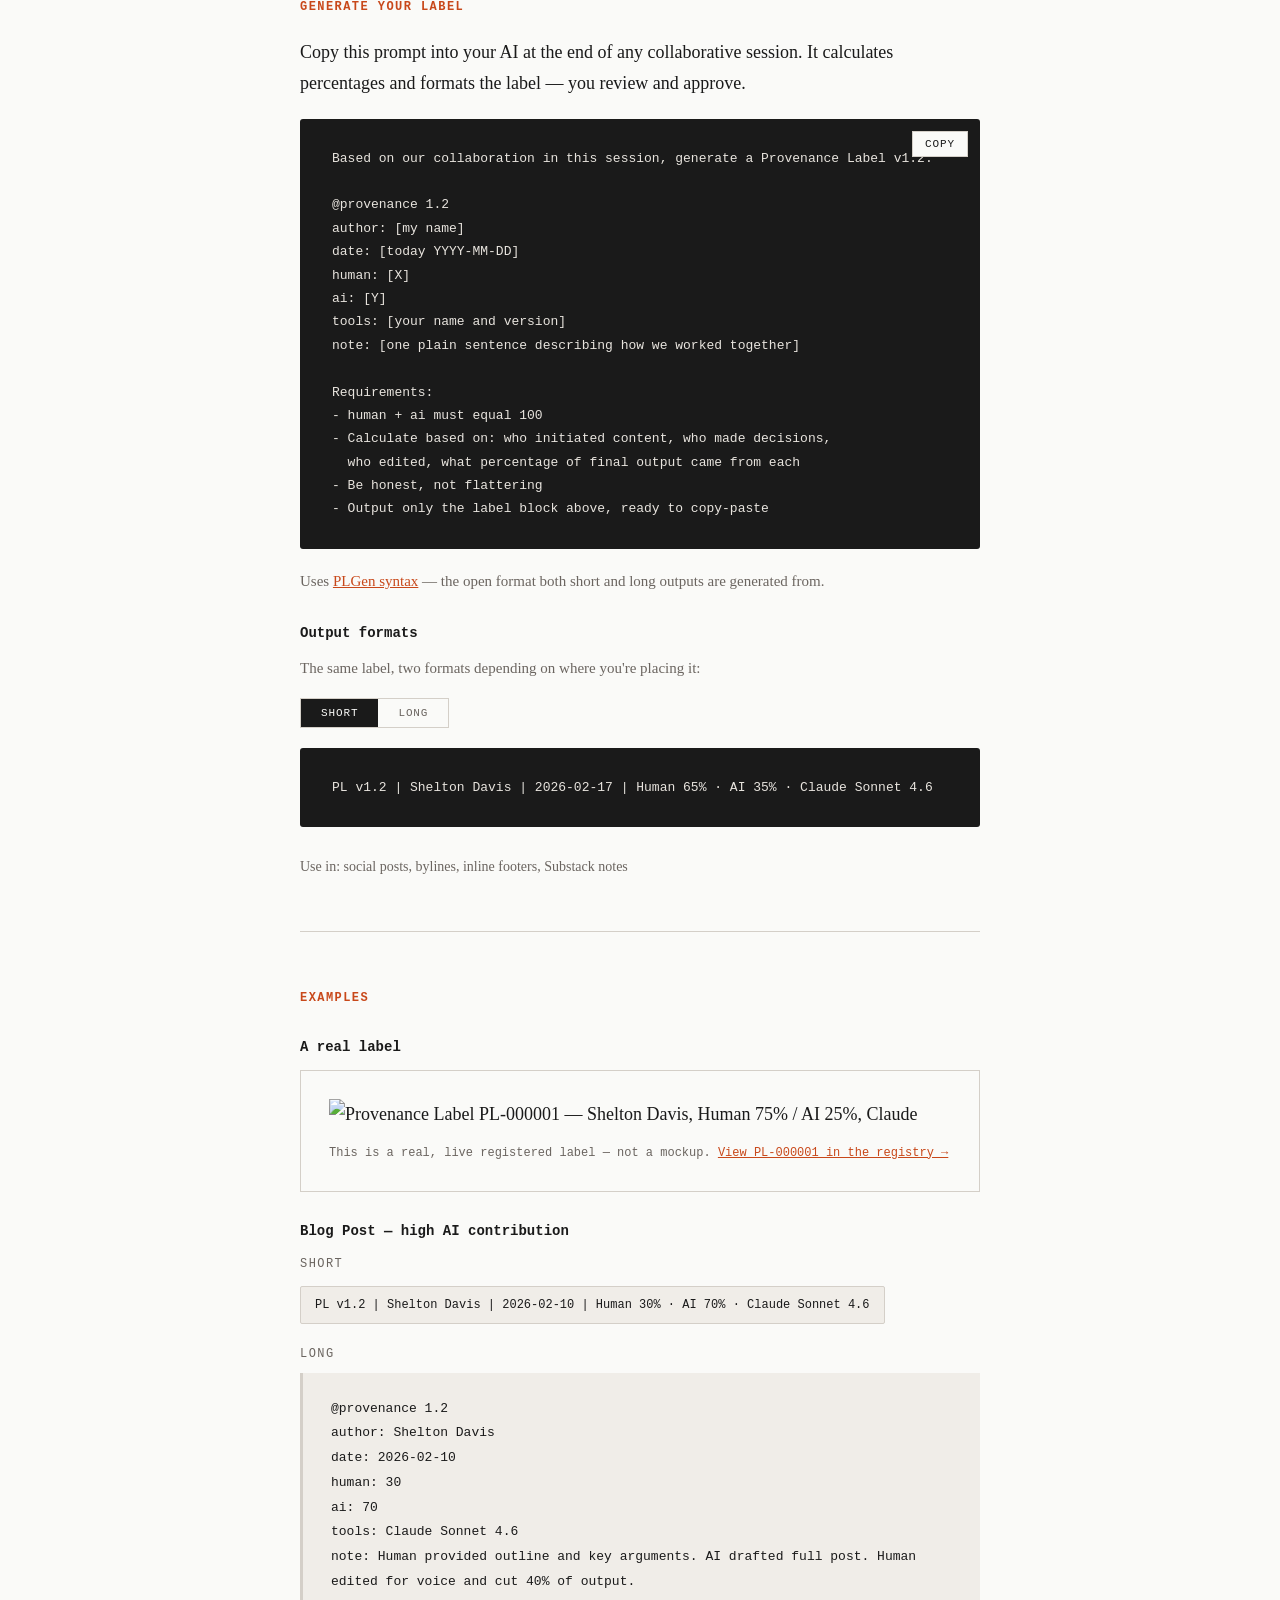
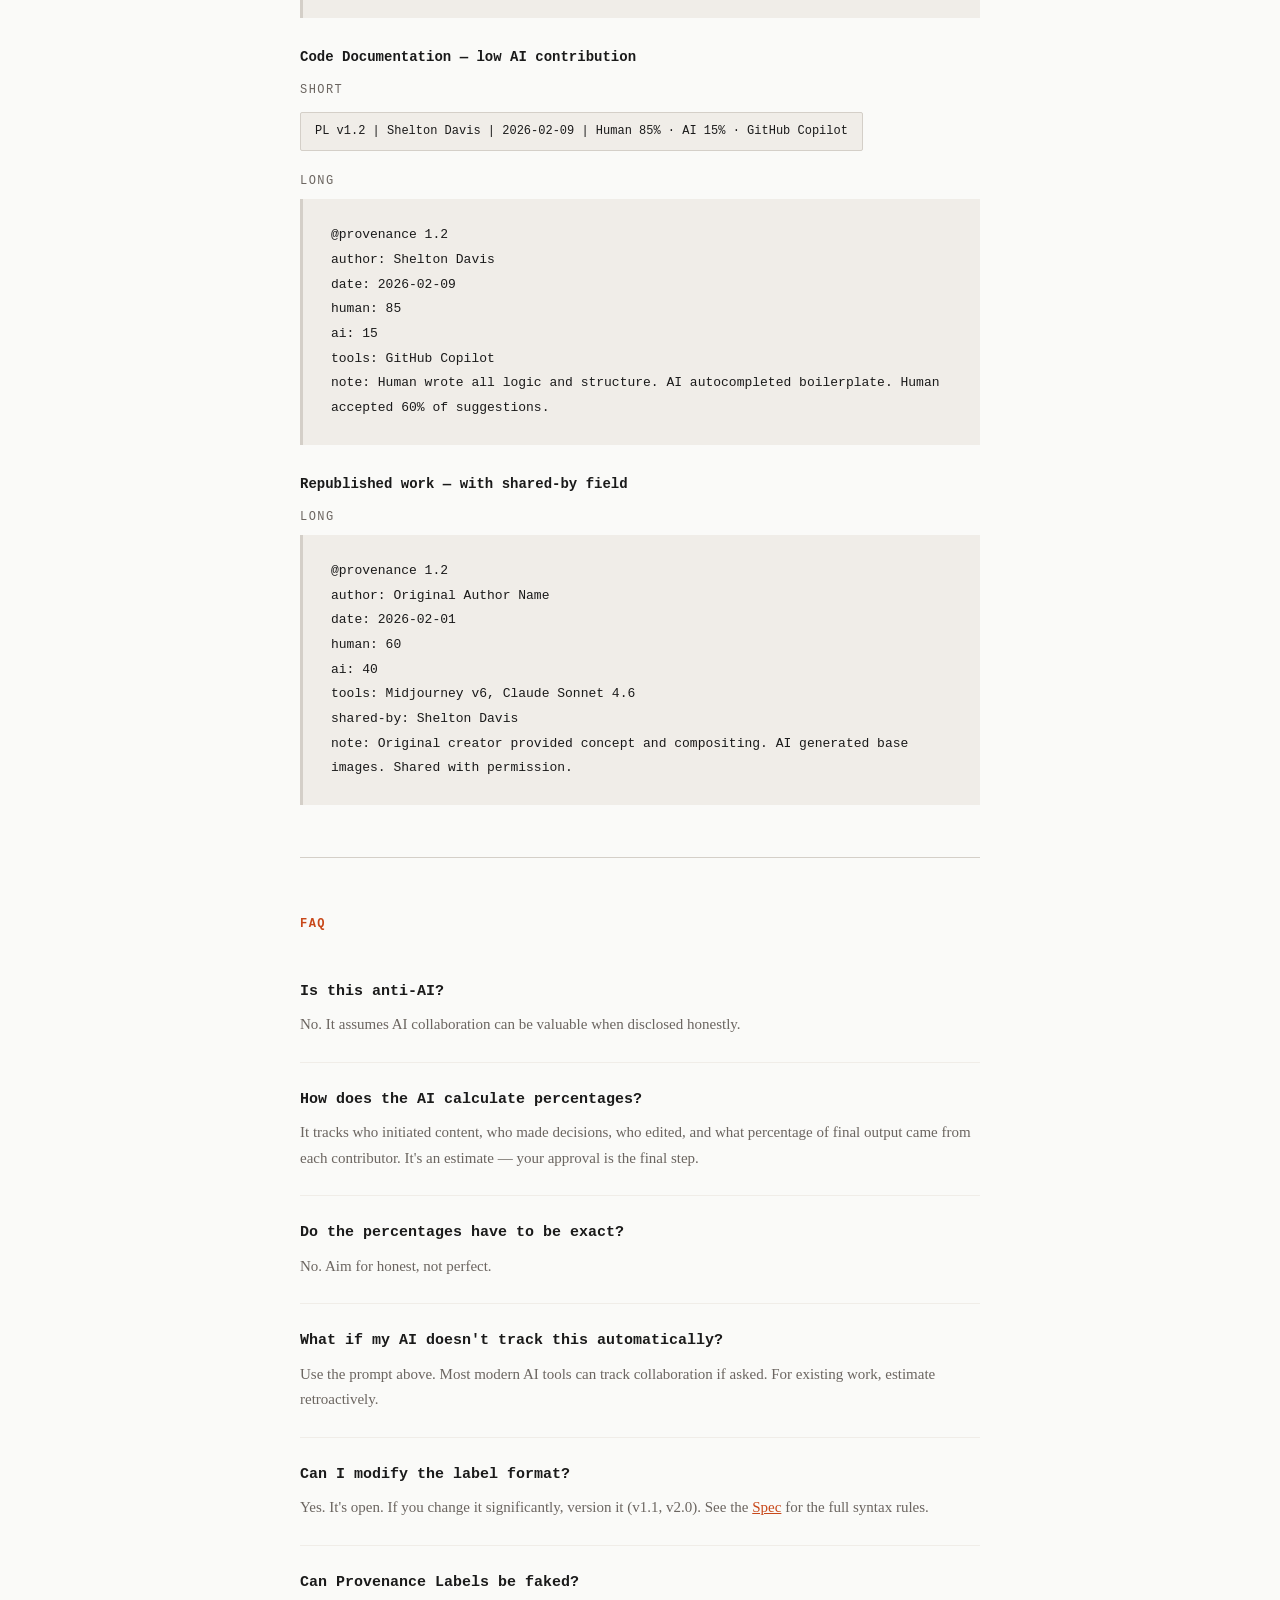
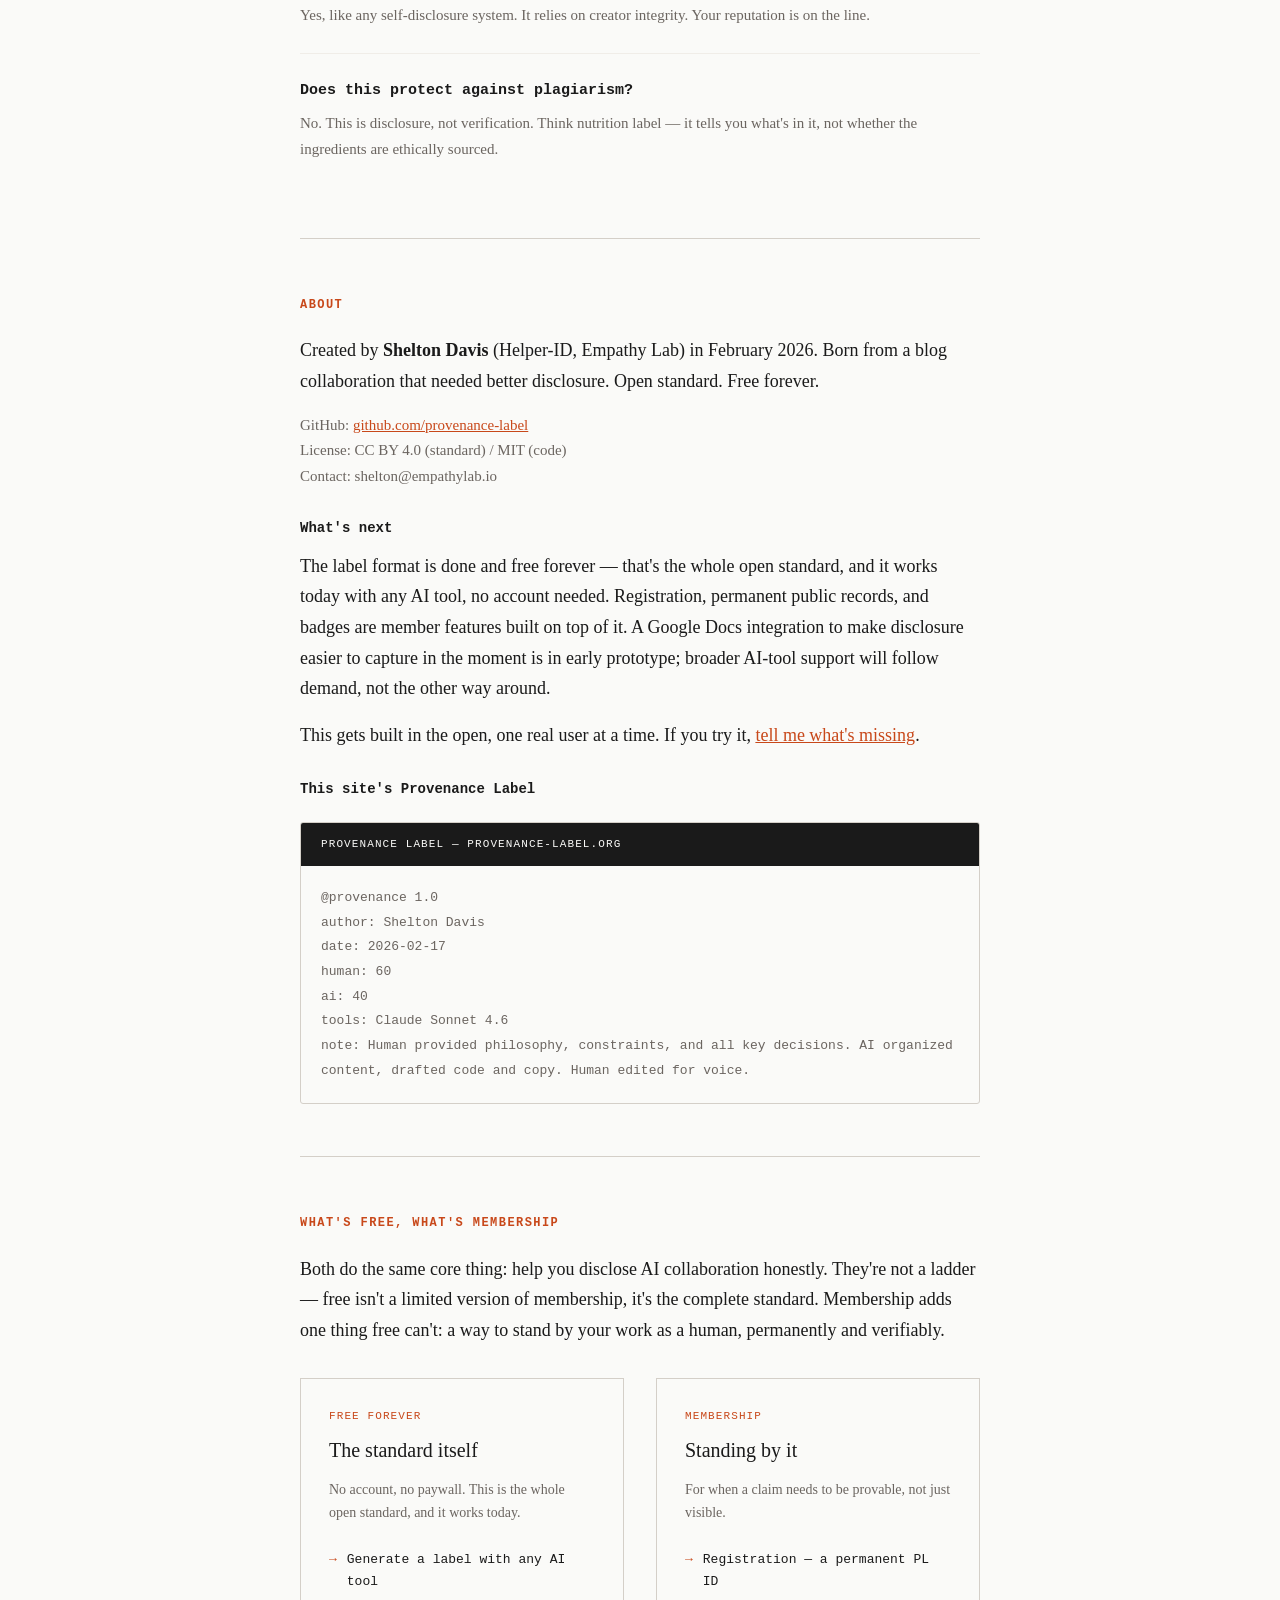
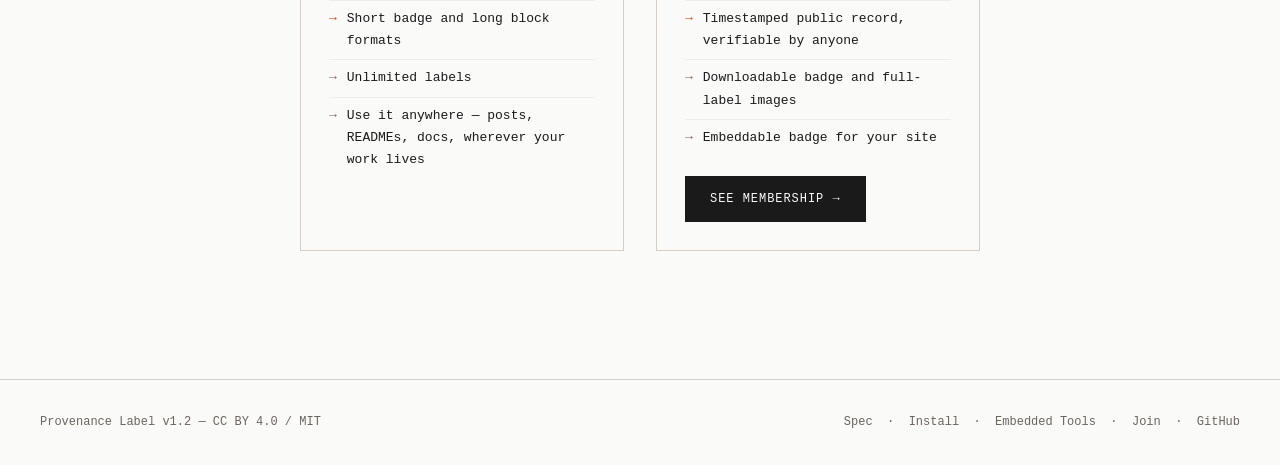
==== commit c8d64737: "Add Free vs. Membership section to homepage, fix contradictory copy Shelton wanted a clear, non-hier" ====
--- a/index.html
+++ b/index.html
@@ -237,7 +237,7 @@
             </p>
 
             <h3>What's next</h3>
-            <p>The label format, registry, and badges are done and free forever — that's the whole standard, and it works today. A Google Docs integration to make disclosure easier to capture in the moment is in early prototype; broader AI-tool support will follow demand, not the other way around.</p>
+            <p>The label format is done and free forever — that's the whole open standard, and it works today with any AI tool, no account needed. Registration, permanent public records, and badges are member features built on top of it. A Google Docs integration to make disclosure easier to capture in the moment is in early prototype; broader AI-tool support will follow demand, not the other way around.</p>
             <p>This gets built in the open, one real user at a time. If you try it, <a href="mailto:shelton@empathylab.io">tell me what's missing</a>.</p>
 
             <h3>This site's Provenance Label</h3>
@@ -253,6 +253,39 @@
             </div>
         </section>
 
+        <hr class="section-divider">
+
+        <section id="free-vs-member">
+            <h2>What's free, what's membership</h2>
+            <p>Both do the same core thing: help you disclose AI collaboration honestly. They're not a ladder — free isn't a limited version of membership, it's the complete standard. Membership adds one thing free can't: a way to stand by your work as a human, permanently and verifiably.</p>
+
+            <div class="tier-compare">
+                <div class="tier-col">
+                    <div class="tier-col-label">Free forever</div>
+                    <div class="tier-col-title">The standard itself</div>
+                    <p class="tier-col-desc">No account, no paywall. This is the whole open standard, and it works today.</p>
+                    <ul>
+                        <li>Generate a label with any AI tool</li>
+                        <li>Short badge and long block formats</li>
+                        <li>Unlimited labels</li>
+                        <li>Use it anywhere — posts, READMEs, docs, wherever your work lives</li>
+                    </ul>
+                </div>
+                <div class="tier-col">
+                    <div class="tier-col-label">Membership</div>
+                    <div class="tier-col-title">Standing by it</div>
+                    <p class="tier-col-desc">For when a claim needs to be provable, not just visible.</p>
+                    <ul>
+                        <li>Registration — a permanent PL ID</li>
+                        <li>Timestamped public record, verifiable by anyone</li>
+                        <li>Downloadable badge and full-label images</li>
+                        <li>Embeddable badge for your site</li>
+                    </ul>
+                    <a href="/join" class="btn" style="margin-top:20px; display:inline-block;">See membership →</a>
+                </div>
+            </div>
+        </section>
+
     </div>
 
     <footer>
--- a/shared.css
+++ b/shared.css
@@ -754,8 +754,60 @@
 .value { color: #9dd3a8; }
 .directive { color: var(--accent); }
 
+/* ---- Free vs. Membership comparison ---- */
+.tier-compare {
+    display: grid;
+    grid-template-columns: 1fr 1fr;
+    gap: 32px;
+    margin: 32px 0 8px;
+}
+
+.tier-col {
+    border: 1px solid var(--gray-mid);
+    padding: 28px;
+}
+
+.tier-col-label {
+    font-family: var(--mono);
+    font-size: 11px;
+    letter-spacing: 0.1em;
+    text-transform: uppercase;
+    color: var(--accent);
+    margin-bottom: 8px;
+}
+
+.tier-col-title {
+    font-size: 20px;
+    margin-bottom: 12px;
+}
+
+.tier-col-desc {
+    font-size: 14px;
+    color: var(--gray-dark);
+    line-height: 1.6;
+}
+
+.tier-col ul {
+    list-style: none;
+    margin: 18px 0 0;
+}
+
+.tier-col li {
+    font-family: var(--mono);
+    font-size: 13px;
+    padding: 7px 0;
+    border-bottom: 1px solid var(--gray-light);
+    display: flex;
+    gap: 10px;
+    align-items: baseline;
+}
+
+.tier-col li:last-child { border-bottom: none; }
+.tier-col li::before { content: "→"; color: var(--accent); flex-shrink: 0; }
+
 /* ---- Responsive ---- */
 @media (max-width: 600px) {
+    .tier-compare { grid-template-columns: 1fr; }
     nav { padding: 14px 20px; }
     .page-wrap { padding: 40px 20px 80px; }
     h1 { font-size: 26px; }
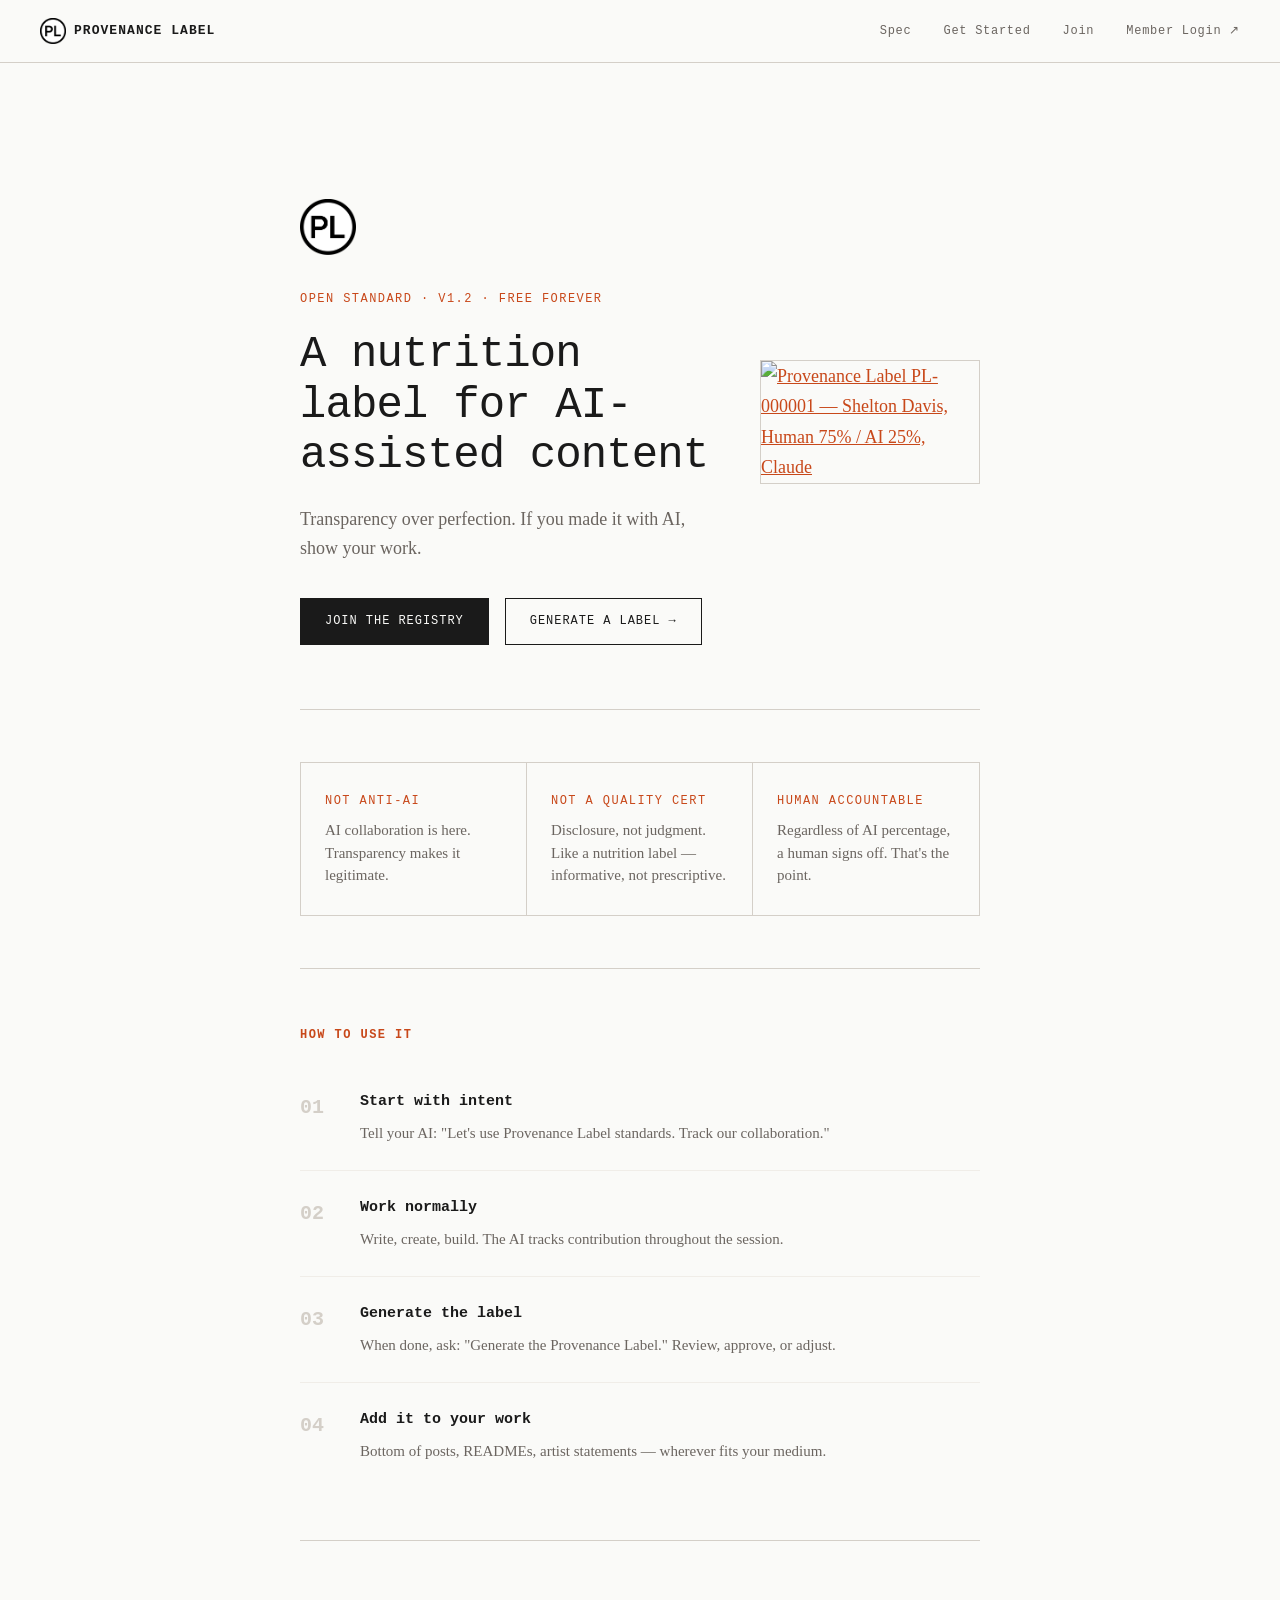
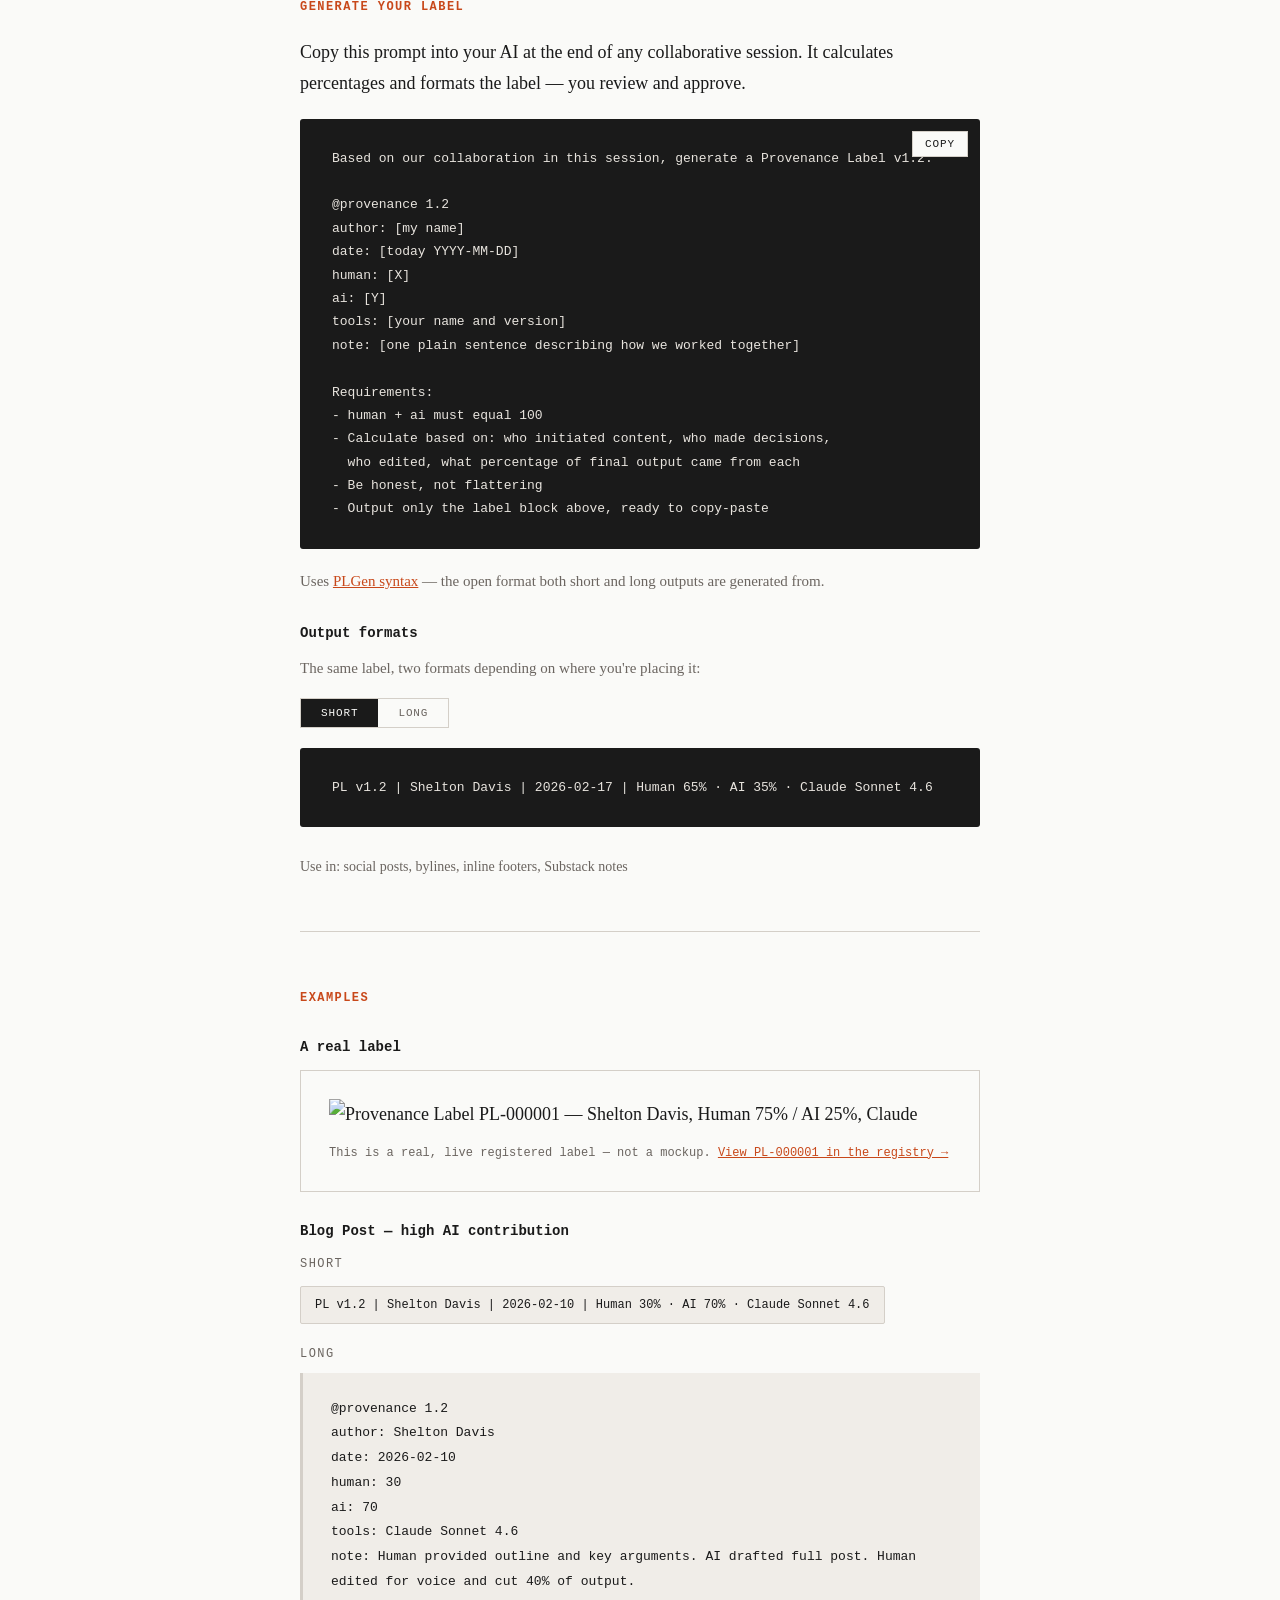
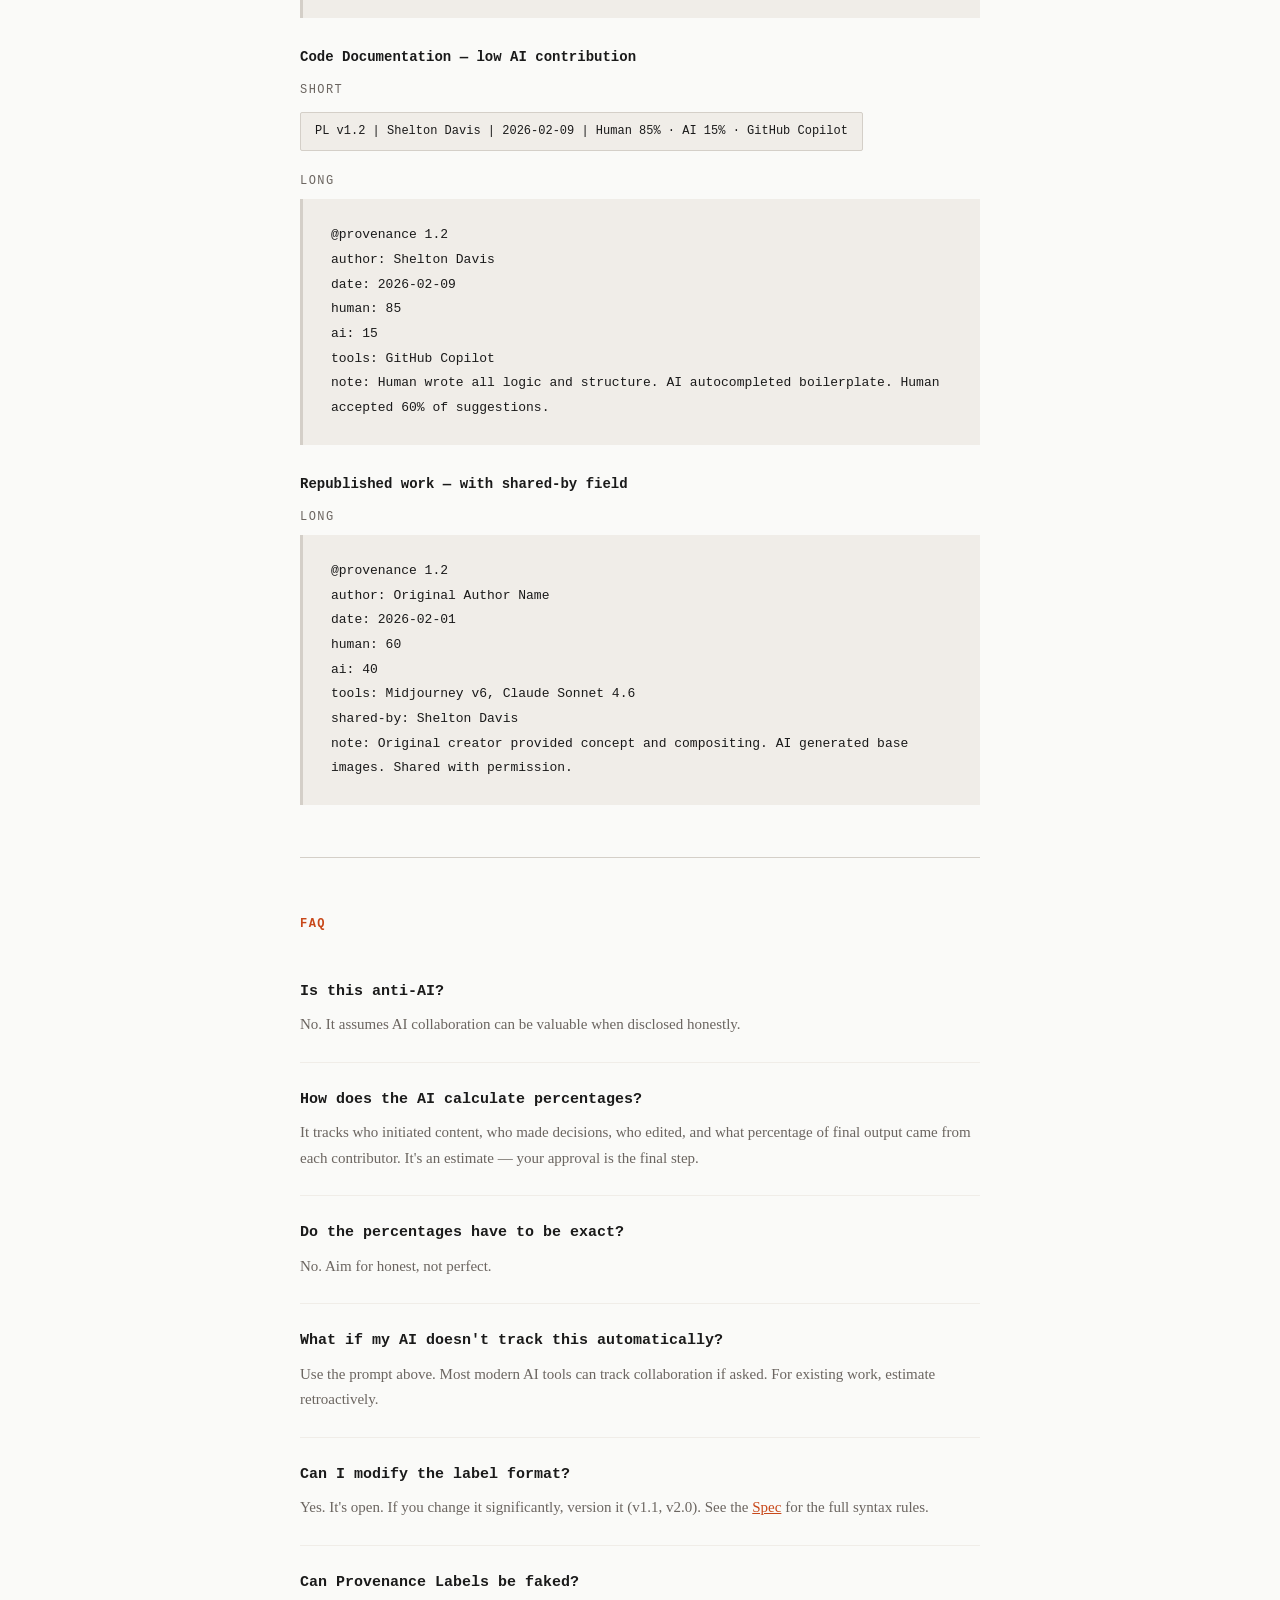
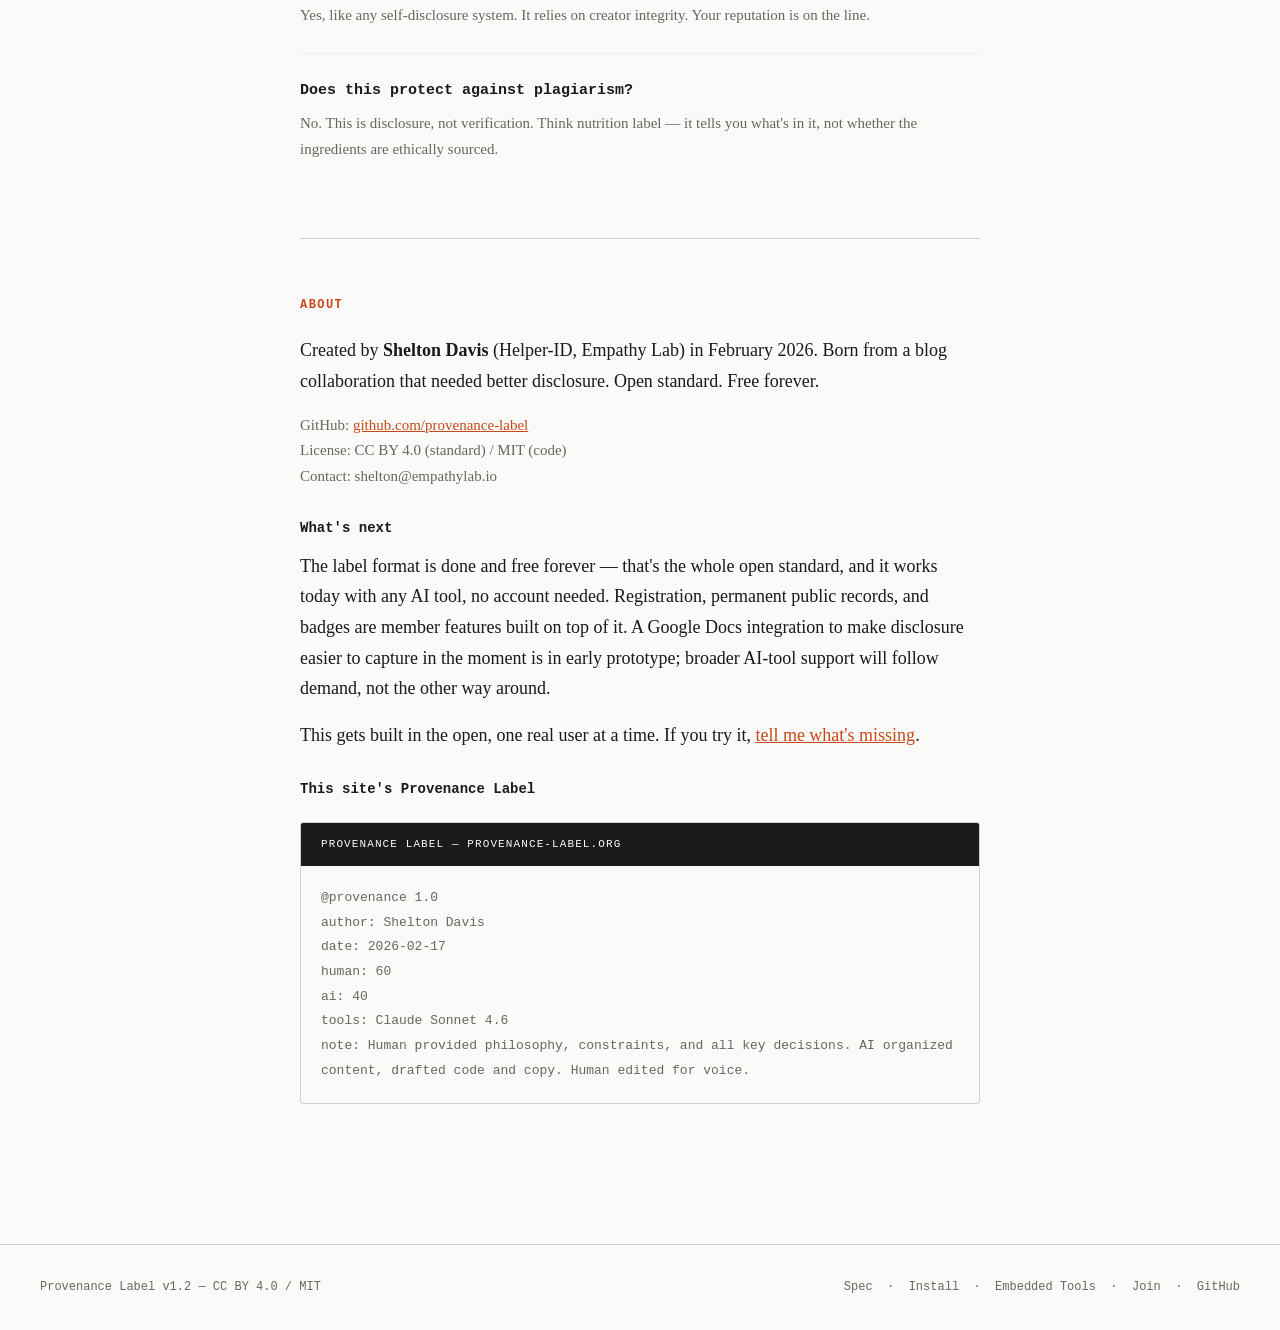
==== commit 4671221a: "Remove Free vs. Membership homepage section per Shelton's call Removed the #free-vs-member section a" ====
--- a/index.html
+++ b/index.html
@@ -253,39 +253,6 @@
             </div>
         </section>
 
-        <hr class="section-divider">
-
-        <section id="free-vs-member">
-            <h2>What's free, what's membership</h2>
-            <p>Both do the same core thing: help you disclose AI collaboration honestly. They're not a ladder — free isn't a limited version of membership, it's the complete standard. Membership adds one thing free can't: a way to stand by your work as a human, permanently and verifiably.</p>
-
-            <div class="tier-compare">
-                <div class="tier-col">
-                    <div class="tier-col-label">Free forever</div>
-                    <div class="tier-col-title">The standard itself</div>
-                    <p class="tier-col-desc">No account, no paywall. This is the whole open standard, and it works today.</p>
-                    <ul>
-                        <li>Generate a label with any AI tool</li>
-                        <li>Short badge and long block formats</li>
-                        <li>Unlimited labels</li>
-                        <li>Use it anywhere — posts, READMEs, docs, wherever your work lives</li>
-                    </ul>
-                </div>
-                <div class="tier-col">
-                    <div class="tier-col-label">Membership</div>
-                    <div class="tier-col-title">Standing by it</div>
-                    <p class="tier-col-desc">For when a claim needs to be provable, not just visible.</p>
-                    <ul>
-                        <li>Registration — a permanent PL ID</li>
-                        <li>Timestamped public record, verifiable by anyone</li>
-                        <li>Downloadable badge and full-label images</li>
-                        <li>Embeddable badge for your site</li>
-                    </ul>
-                    <a href="/join" class="btn" style="margin-top:20px; display:inline-block;">See membership →</a>
-                </div>
-            </div>
-        </section>
-
     </div>
 
     <footer>
--- a/shared.css
+++ b/shared.css
@@ -754,60 +754,8 @@
 .value { color: #9dd3a8; }
 .directive { color: var(--accent); }
 
-/* ---- Free vs. Membership comparison ---- */
-.tier-compare {
-    display: grid;
-    grid-template-columns: 1fr 1fr;
-    gap: 32px;
-    margin: 32px 0 8px;
-}
-
-.tier-col {
-    border: 1px solid var(--gray-mid);
-    padding: 28px;
-}
-
-.tier-col-label {
-    font-family: var(--mono);
-    font-size: 11px;
-    letter-spacing: 0.1em;
-    text-transform: uppercase;
-    color: var(--accent);
-    margin-bottom: 8px;
-}
-
-.tier-col-title {
-    font-size: 20px;
-    margin-bottom: 12px;
-}
-
-.tier-col-desc {
-    font-size: 14px;
-    color: var(--gray-dark);
-    line-height: 1.6;
-}
-
-.tier-col ul {
-    list-style: none;
-    margin: 18px 0 0;
-}
-
-.tier-col li {
-    font-family: var(--mono);
-    font-size: 13px;
-    padding: 7px 0;
-    border-bottom: 1px solid var(--gray-light);
-    display: flex;
-    gap: 10px;
-    align-items: baseline;
-}
-
-.tier-col li:last-child { border-bottom: none; }
-.tier-col li::before { content: "→"; color: var(--accent); flex-shrink: 0; }
-
 /* ---- Responsive ---- */
 @media (max-width: 600px) {
-    .tier-compare { grid-template-columns: 1fr; }
     nav { padding: 14px 20px; }
     .page-wrap { padding: 40px 20px 80px; }
     h1 { font-size: 26px; }
